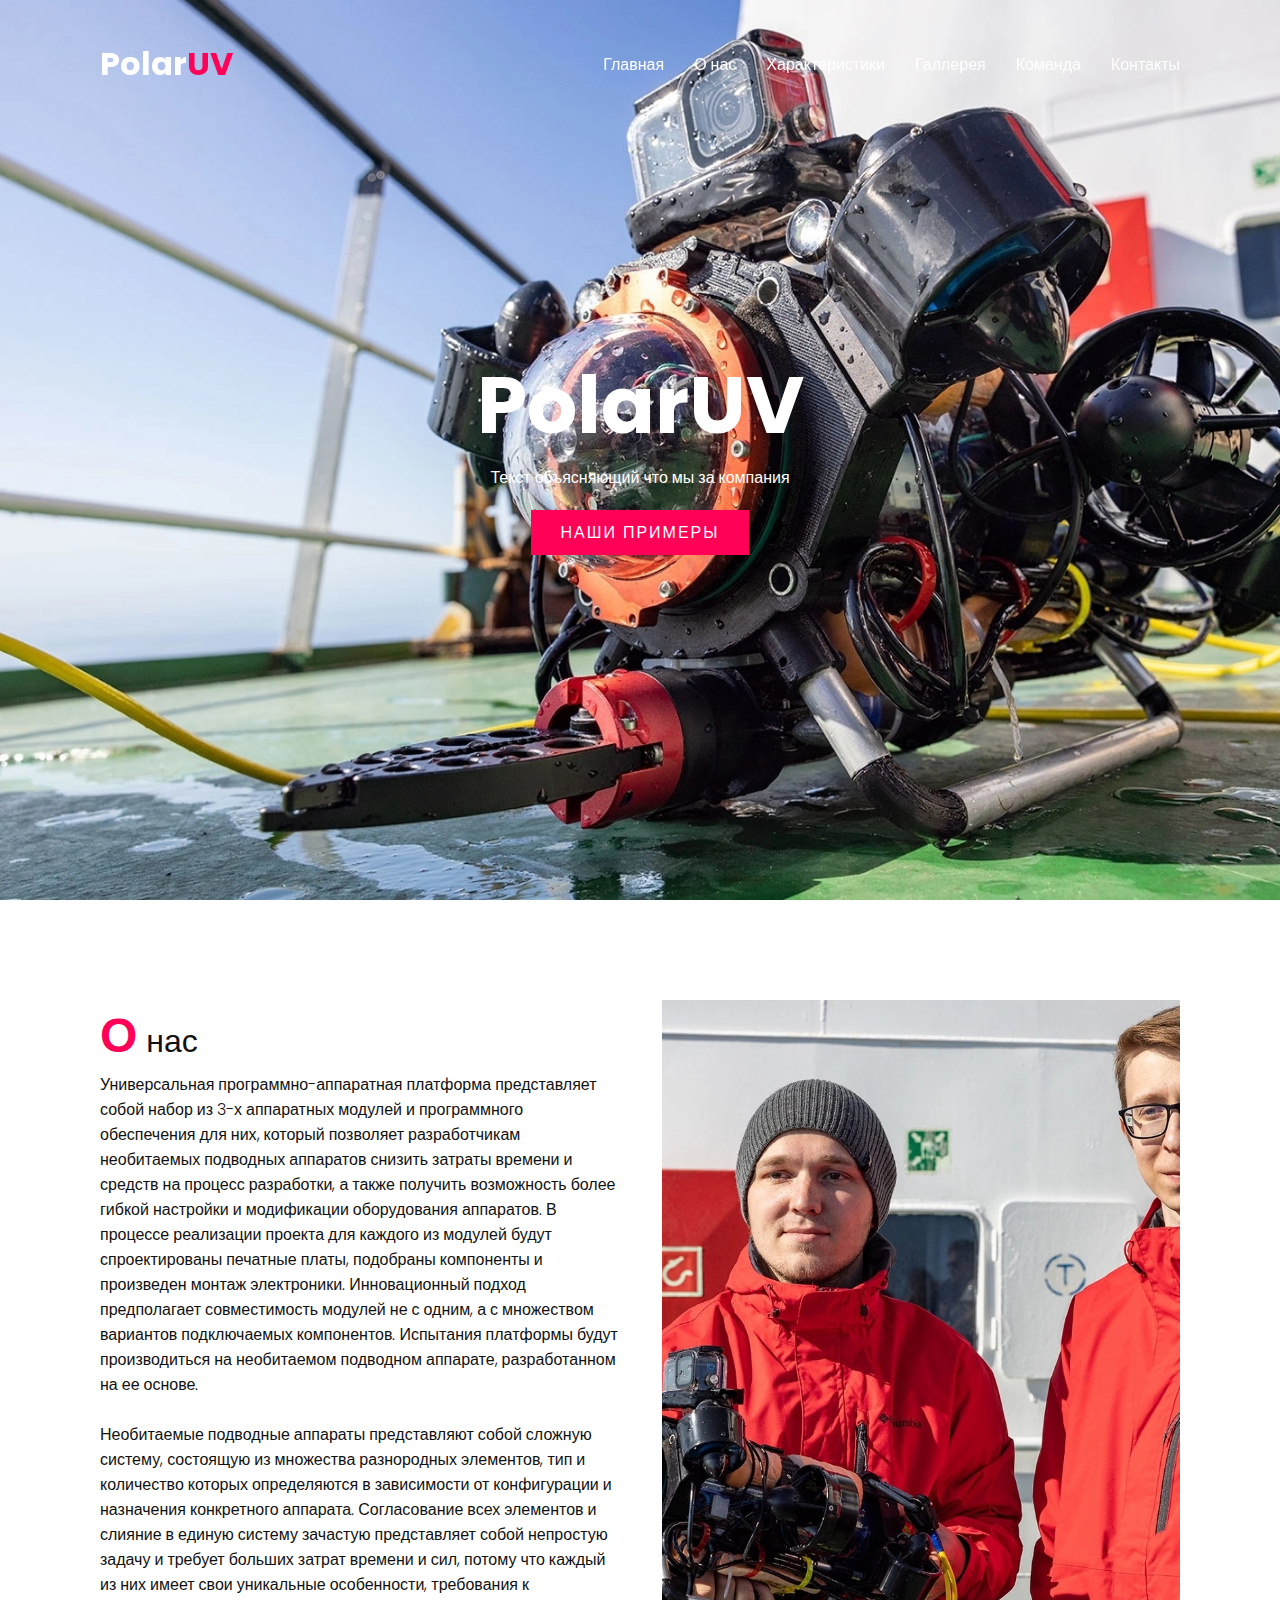
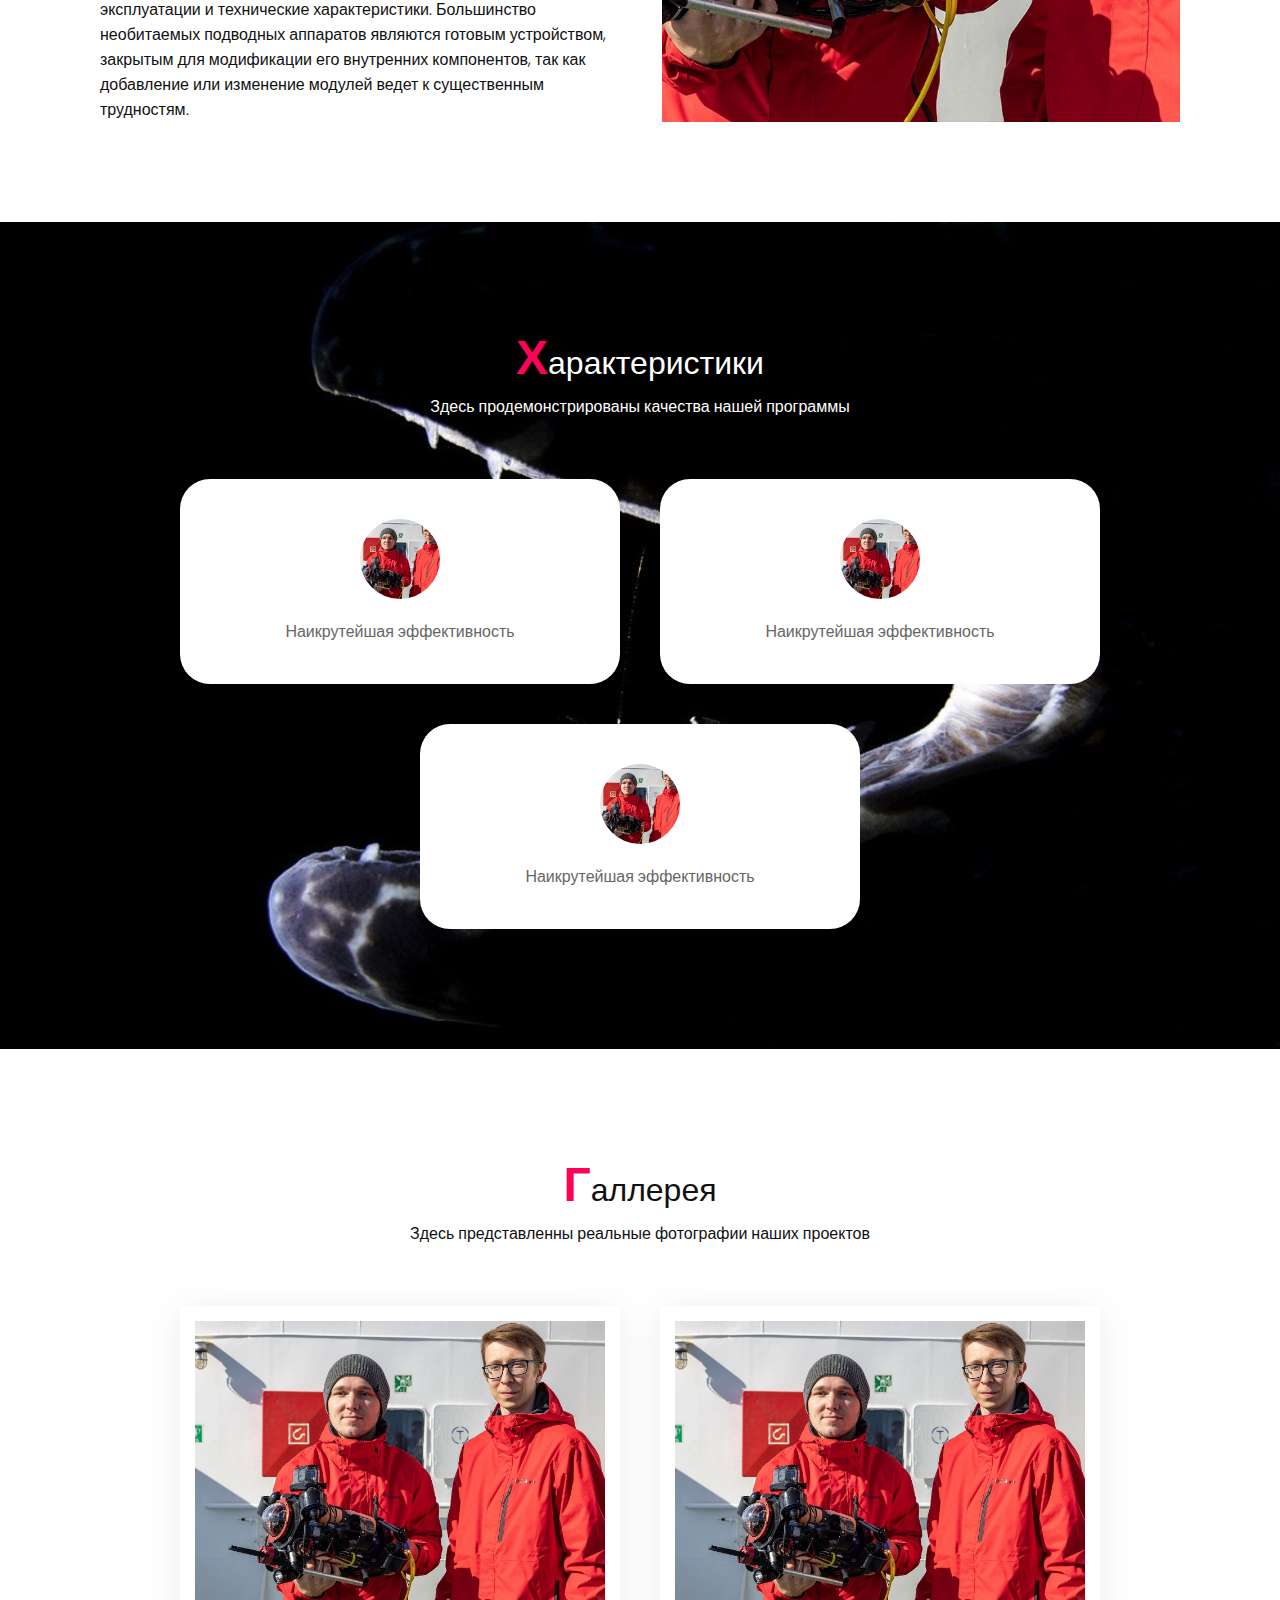
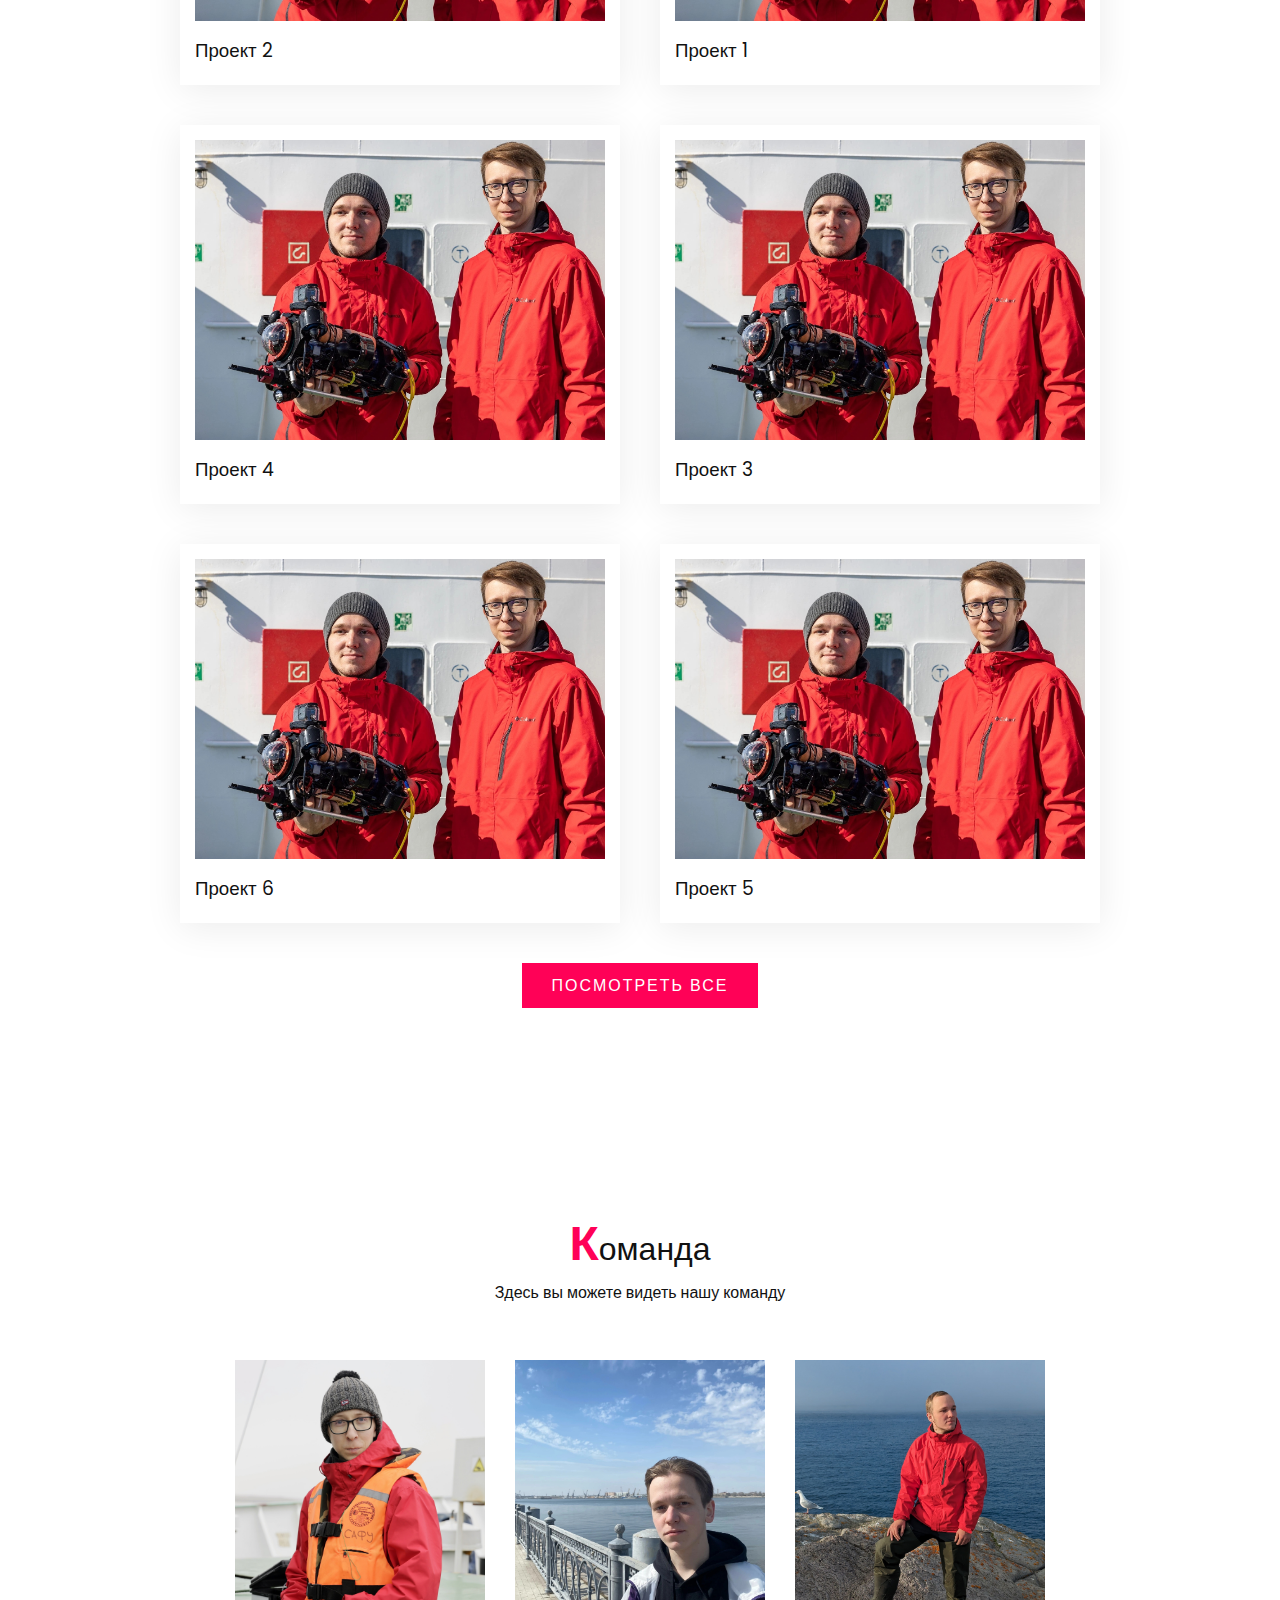
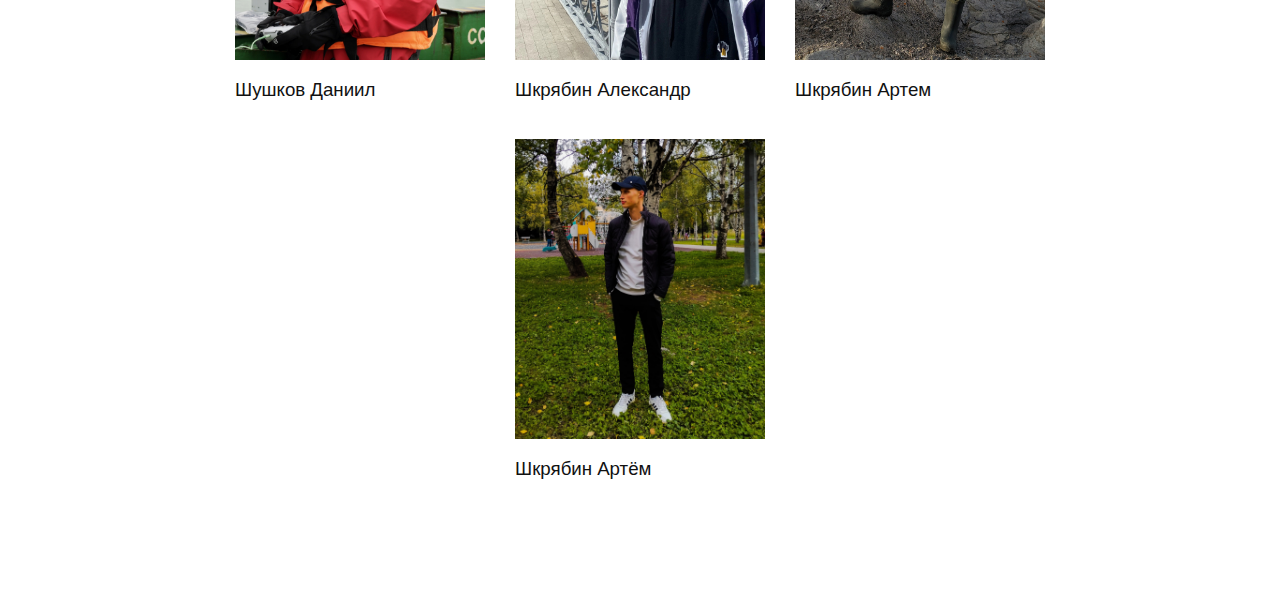
==== index.html @ 61cf9560 "Rework" ====
<!DOCTYPE html>
<html lang="en">
<head>
	<meta charset="UTF-8">
	<meta name="viewport" content="width=device-width, initial-scale=1.0">
	<title>PolarUV</title>
	<link rel="stylesheet" href="style.css">
</head>
<body>
	<header>
		<a href="#" class="logo">Polar<span>UV</span></a>
		<ul class="navigation">
			<li><a href="#banner">Главная</a></li>
			<li><a href="#about">О нас</a></li>
			<li><a href="#specification">Характеристики</a></li>
			<li><a href="#gallary">Галлерея</a></li>
			<li><a href="#team">Команда</a></li>
			<li><a href="#contact">Контакты</a></li>
		</ul>
	</header>
	<section class="banner" id="banner">
		<div class="content">
			<h2>Polar<span>UV</span></h2>
			<p>Текст объясняющий что мы за компания</p>
			<a href="#" class="btn">Наши примеры</a>
		</div>
	</section>

	<section class="about" id="about">
		<div class="row">
			<div class="col50">
				<h2 class="titleText"><span>О</span> нас</h2>
				<p>	Универсальная программно-аппаратная платформа представляет собой набор из 3-х аппаратных модулей и программного обеспечения для них, который позволяет разработчикам необитаемых подводных аппаратов снизить затраты времени и средств на процесс разработки, а также получить возможность более гибкой настройки и модификации оборудования аппаратов. В процессе реализации проекта для каждого из модулей будут спроектированы печатные платы, подобраны компоненты и произведен монтаж электроники. Инновационный подход предполагает совместимость модулей не с одним, а с множеством вариантов подключаемых компонентов. Испытания платформы будут производиться на необитаемом подводном аппарате, разработанном на ее основе.<br><br>Необитаемые подводные аппараты представляют собой сложную систему, состоящую из множества разнородных элементов, тип и количество которых определяются в зависимости от конфигурации и назначения конкретного аппарата. Согласование всех элементов и слияние в единую систему зачастую представляет собой непростую задачу и требует больших затрат времени и сил, потому что каждый из них имеет свои уникальные особенности, требования к эксплуатации и технические характеристики. Большинство необитаемых подводных аппаратов являются готовым устройством, закрытым для модификации его внутренних компонентов, так как добавление или изменение модулей ведет к существенным трудностям.</p>
			</div>
			<div class="col50">
				<div class="imgBx">
					<img src="img/4.jpg">
				</div>
			</div>
		</div>
	</section>

	<section class="specification" id="specification">
		<div class="title white">
			<h2 class="titleText"><span>Х</span>арактеристики</h2>
			<p>Здесь продемонстрированы качества нашей программы</p>
		</div>
		<div class="content">
			<div class="box">
				<div class="imgBx">
					<img src="img/4.jpg">
				</div>
				<div class="text">
					<p>Наикрутейшая эффективность</p>
				</div>
			</div>
			<div class="box">
				<div class="imgBx">
					<img src="img/4.jpg">
				</div>
				<div class="text">
					<p>Наикрутейшая эффективность</p>
				</div>
			</div>
			<div class="box">
				<div class="imgBx">
					<img src="img/4.jpg">
				</div>
				<div class="text">
					<p>Наикрутейшая эффективность</p>
				</div>
			</div>
		</div>
	</section>

	<section class="gallary" id="gallary">
		<div class="title">
			<h2 class="titleText"><span>Г</span>аллерея</h2>
			<p>Здесь представленны реальные фотографии наших проектов</p>
		</div>
		<div class="content">
			<div class="box">
				<div class="imgBx">
					<img src="img/4.jpg">
				</div>
				<div class="text">
					<h3>Проект 1</h3>
				</div>
			</div>
			<div class="box">
				<div class="imgBx">
					<img src="img/4.jpg">
				</div>
				<div class="text">
					<h3>Проект 2</h3>
				</div>
			</div>
			<div class="box">
				<div class="imgBx">
					<img src="img/4.jpg">
				</div>
				<div class="text">
					<h3>Проект 3</h3>
				</div>
			</div>
			<div class="box">
				<div class="imgBx">
					<img src="img/4.jpg">
				</div>
				<div class="text">
					<h3>Проект 4</h3>
				</div>
			</div>
			<div class="box">
				<div class="imgBx">
					<img src="img/4.jpg">
				</div>
				<div class="text">
					<h3>Проект 5</h3>
				</div>
			</div>
			<div class="box">
				<div class="imgBx">
					<img src="img/4.jpg">
				</div>
				<div class="text">
					<h3>Проект 6</h3>
				</div>
			</div>
		</div>
		<div class="title">
			<a href="#" class="btn">Посмотреть все</a>
		</div>
	</section>

	<section class="team" id="team">
		<div class="title">
			<h2 class="titleText"><span>К</span>оманда</h2>
			<p>Здесь вы можете видеть нашу команду</p>
		</div>
		<div class="content">
			<div class="box">
				<div class="imgBx">
					<img src="img/DSH.jpg">
				</div>
				<div class="text">
					<h3>Шушков Даниил</h3>
				</div>
			</div>
			<div class="box">
				<div class="imgBx">
					<img src="img/ASH2.jpg">
				</div>
				<div class="text">
					<h3>Шкрябин Александр</h3>
				</div>
			</div>
			<div class="box">
				<div class="imgBx">
					<img src="img/ASH1.jpg">
				</div>
				<div class="text">
					<h3>Шкрябин Артем</h3>
				</div>
			</div>
			<div class="box">
				<div class="imgBx">
					<img src="img/IK.jpg">
				</div>
				<div class="text">
					<h3>Шкрябин Артём</h3>
				</div>
			</div>
		</div>
	</section>

	<script type="text/javascript">
		window.addEventListener('scroll', function(){
			const header = document.querySelector('header');
			header.classList.toggle("sticky", window.scrollY > 0);
		});
	</script>
</body>
</html>
---- style.css ----
@import url('https://fonts.googleapis.com/css2?family=Poppins:wght@200;300;400;500;600;700;800;900&display=swap');

* {
	margin: 0;
	padding: 0;
	box-sizing: border-box;
	font-family: 'Poppins', sans-serif;
	scroll-behavior: smooth;
}

body {
	min-height: 100px;
}

p {
	font-weight: 300;
	color: #111;
}

.banner {
	position: relative;
	width: 100%;
	min-height: 100vh;
	display: flex;
	justify-content: center;
	align-items: center;
	background: url(img/Робот.jpg);
	background-size: cover;
}

.banner .content {
	max-width: 900px;
	text-align: center ;
}

.banner .content h2{
	font-size: 5em;
	color: #fff;
}

.banner .content p {
	font-size: 1em;
	color: #fff;
}

.btn {
	font-size: 1em;
	color: #fff;
	background: #ff0157;
	display: inline-block;
	padding: 10px 30px;
	margin-top: 20px;
	text-transform: uppercase;
	text-decoration: none;
	letter-spacing: 2px;
	transition: 0.5s;
}

.btn:hover {
	letter-spacing: 6px;

}

header {
	position: fixed;
	top: 0;
	left: 0;
	width: 100%;
	padding: 40px 100px;
	z-index: 1000;
	display: flex;
	justify-content: space-between;
	align-items: center;
	transition: 0.5s;
}

header.sticky {
	background: #fff;
	padding: 10px 100px;
	box-shadow: 0 5px 20px rgba(0, 0, 0, 0.05);
}

header .logo {
	color: #fff;
	font-weight: 700;
	font-size: 2em;
	text-decoration: none;
}

header.sticky .logo {
	color: #111;
}


header .logo span {
	color: #ff0157;
}

header .navigation {
	position: relative;
	display: flex;
}

header .navigation li {
	list-style: none;
	margin-left: 30px;
}
header .navigation li a {
	text-decoration: none;
	color: #fff;
	font-weight: 300;
}

header.sticky .navigation li a {
	color: #111;
}

header .navigation li a:hover {
	color: #ff0157;
}

section {
	padding: 100px;
}

.row {
	position: relative;
	width: 100%;
	display: flex;
	justify-content: space-between;
}

.row .col50 {
	position: relative;
	width: 48%;
}

.titleText {
	color: #111;
	font-size: 2em;
	font-weight: 300;
}
.titleText span {
	color: #ff0157;
	font-weight: 700;
	font-size: 1.5em ;
}

.row .col50 .imgBx {
	position: relative;
	width: 100%;
	/* min-height: 500px; */
	height: 100%;
}

.row .col50 .imgBx img {
	position: absolute;
	top: 0;
	left: 0;
	width: 100%;
	height: 100%;
	object-fit: cover;	
}

.title {
	width: 100%;
	display: flex;
	justify-content: center;
	align-items: center;
	flex-direction: column;
}

.gallary .content {
	display: flex;
	justify-content: center;
	flex-direction: row-reverse;
	flex-wrap: wrap;
	margin-top: 40px;
}

.gallary .content .box {
	width: 440px;
	margin: 20px;
	border: 15px solid #fff;
	box-shadow: 0 5px 35px rgba(0, 0, 0, 0.08);	
}

.gallary .content .box .imgBx{
	position: relative;
	width: 100%;
	height: 300px;
}

.gallary .content .box .imgBx img {
	position: absolute;
	top: 0;
	left: 0;
	width: 100%;
	height: 100%;
	object-fit: cover;
}

.gallary .content .box .text {
	padding: 15px 0 5px;
}

.gallary .content .box .text h3 {
	font-weight: 400;
	color: #111;
}

.team .content {
	display: flex;
	justify-content: center;
	flex-wrap: wrap;
	flex-direction: row;
	margin-top: 40px;	 
}

.team .content .box {
	width: 250px;
	margin: 15px;
}

.team .content .box .imgBx {
	position: relative;
	width: 100%;
	height: 300px;
}

.team .content .box .imgBx img {
	position: absolute;
	top: 0;
	left: 0;
	width: 100%;
	height: 100%;
	object-fit: cover;
}

.team .content .box .text {
	padding: 15px 0 5px;
}

.team .content .box .text h3{
	font-weight: 400;
	color: #111;
}

.specification {
	background: url(img/bg2.jpg);
	background-size: cover;
}

.white .titleText,
.white p {
	color: #fff;
}

.specification .content {
	display: flex;
	justify-content: center;
	flex-wrap: wrap;
	flex-direction: row;
	margin-top: 40px;
}

.specification .content .box{
	width: 440px;
	margin: 20px;
	padding: 40px;
	background: #ffffff;
	display: flex;
	justify-content: center;
	align-items: center;
	flex-direction: column;
	border-radius: 30px;
}

.specification .content .box .imgBx {
	position: relative;
	width: 80px;
	height: 80px;
	margin-bottom: 20px;
	border-radius: 50%;
	overflow: hidden;
}

.specification .content .box .imgBx img {
	position: absolute;
	top: 0;
	left: 0;
	width: 100%;
	height: 100%;
	object-fit: cover;
}

.specification .content .box .text {
	text-align: center;
}

.specification .content .box .text p {
	color: #666;
}
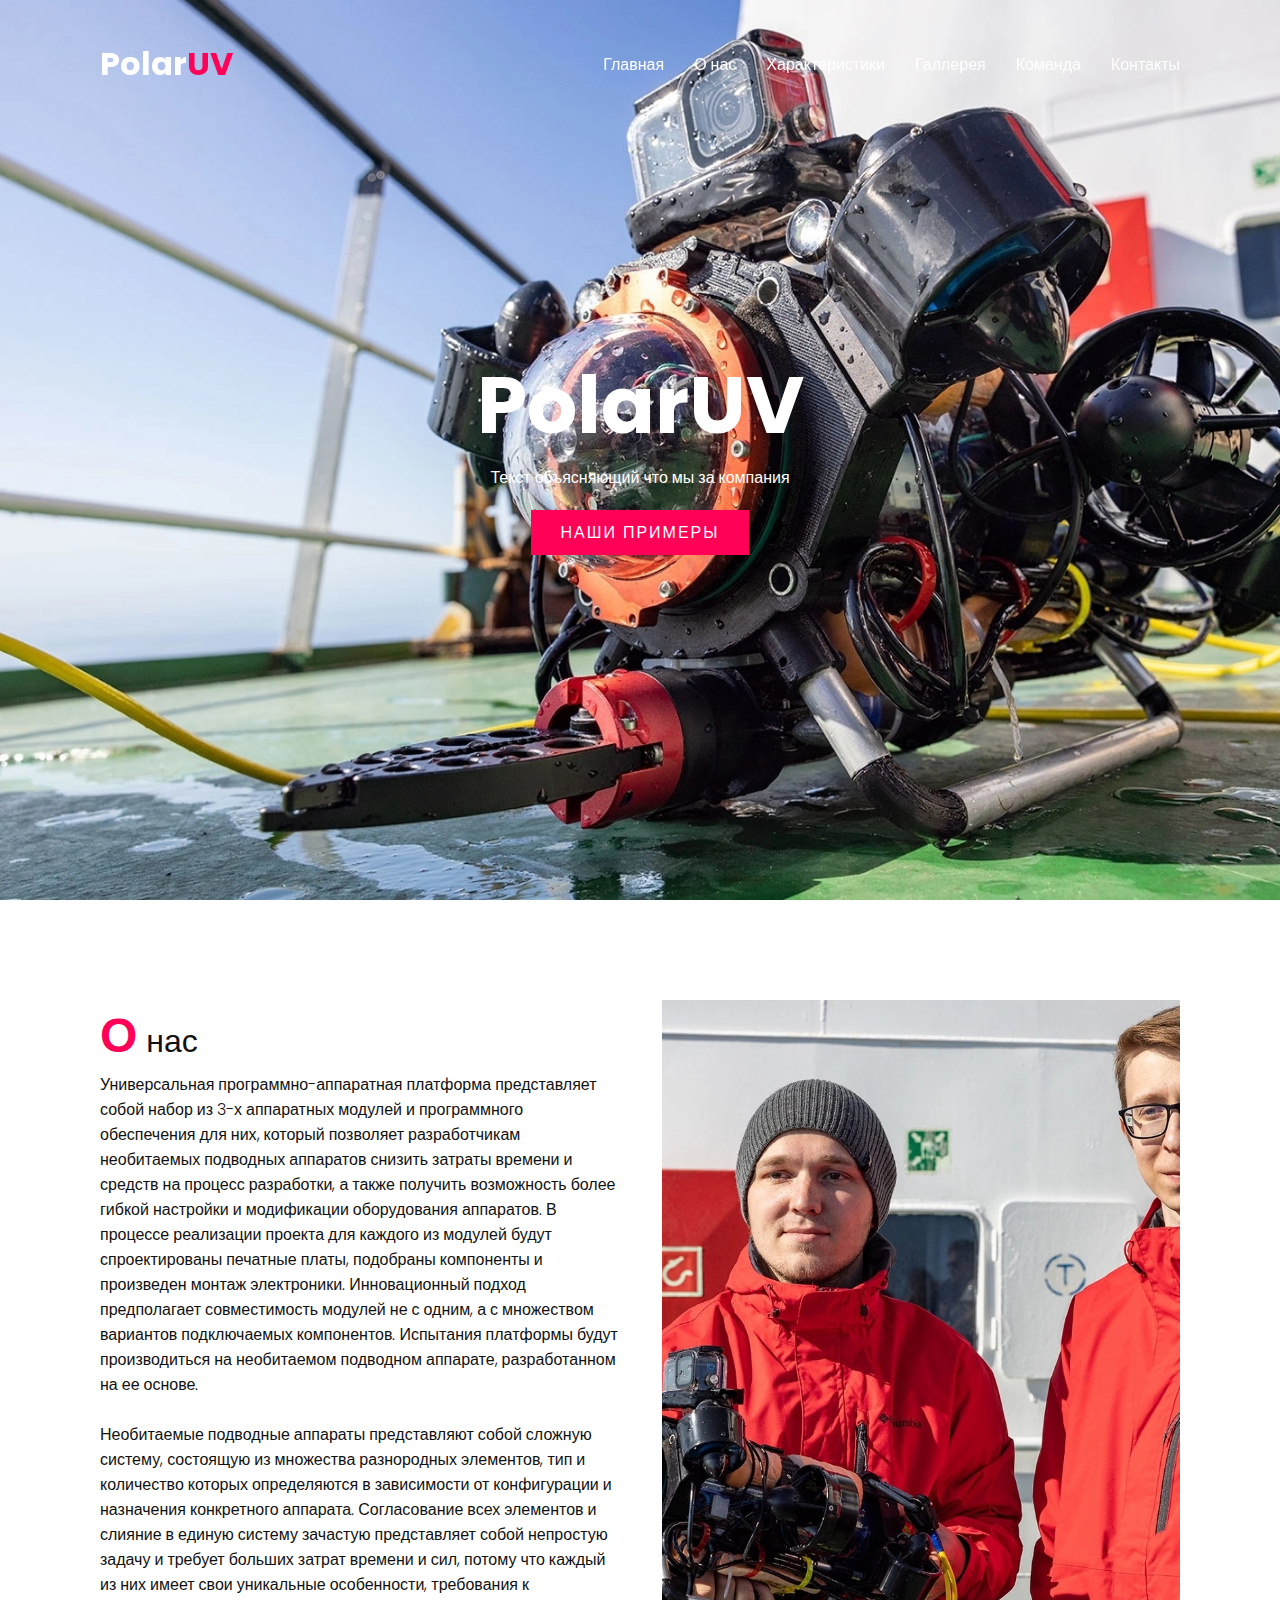
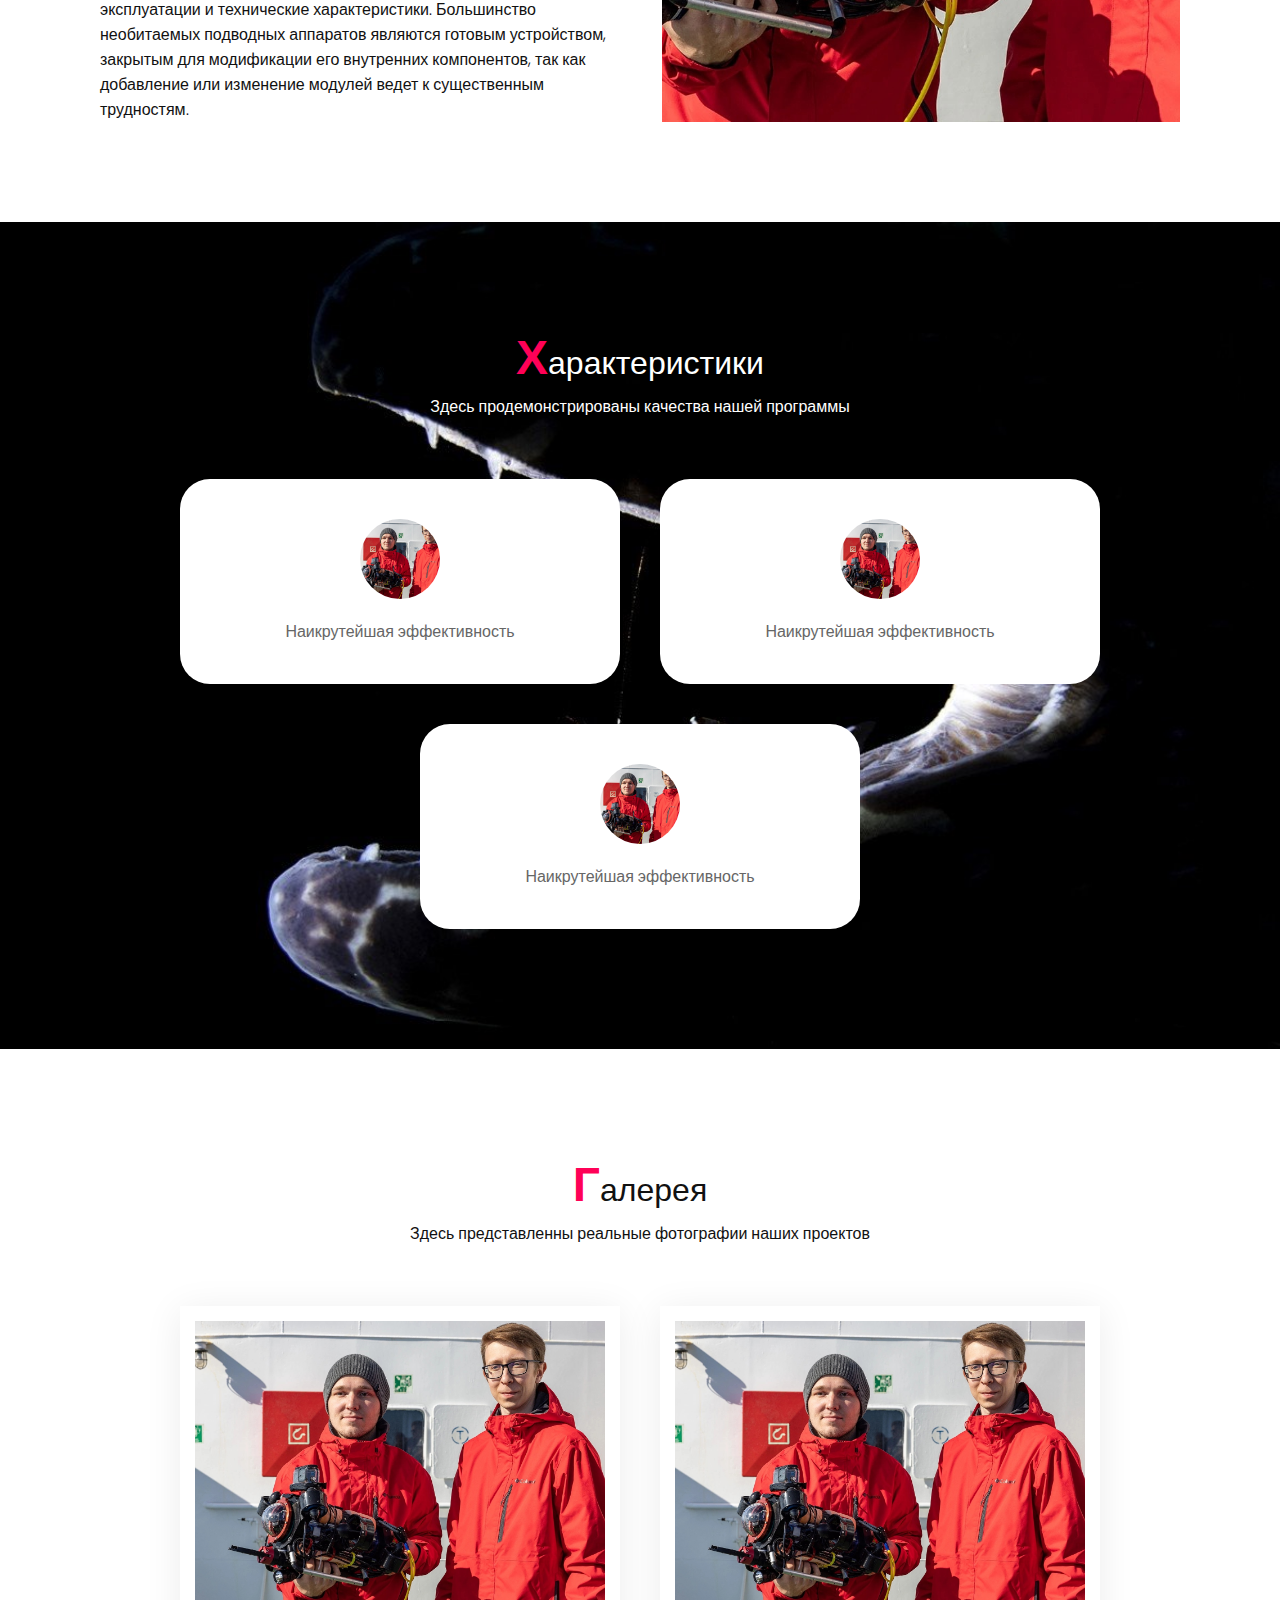
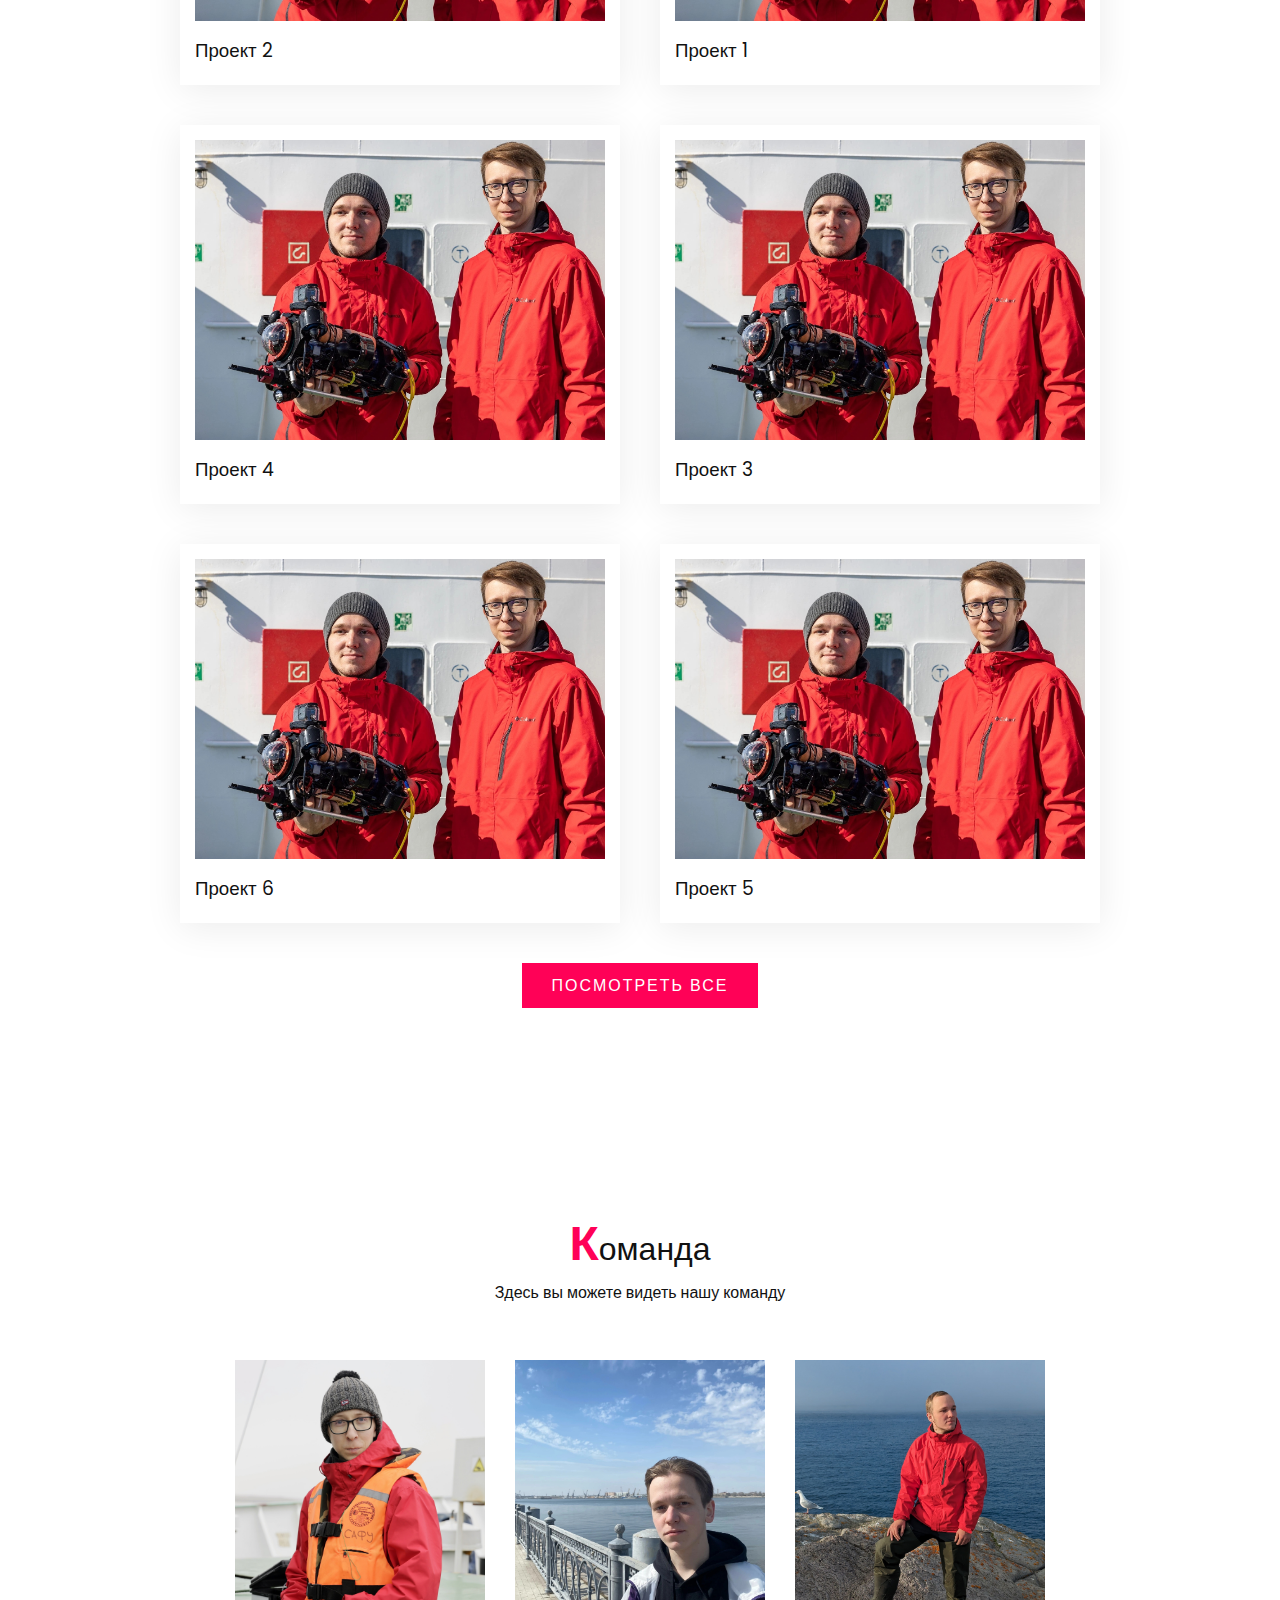
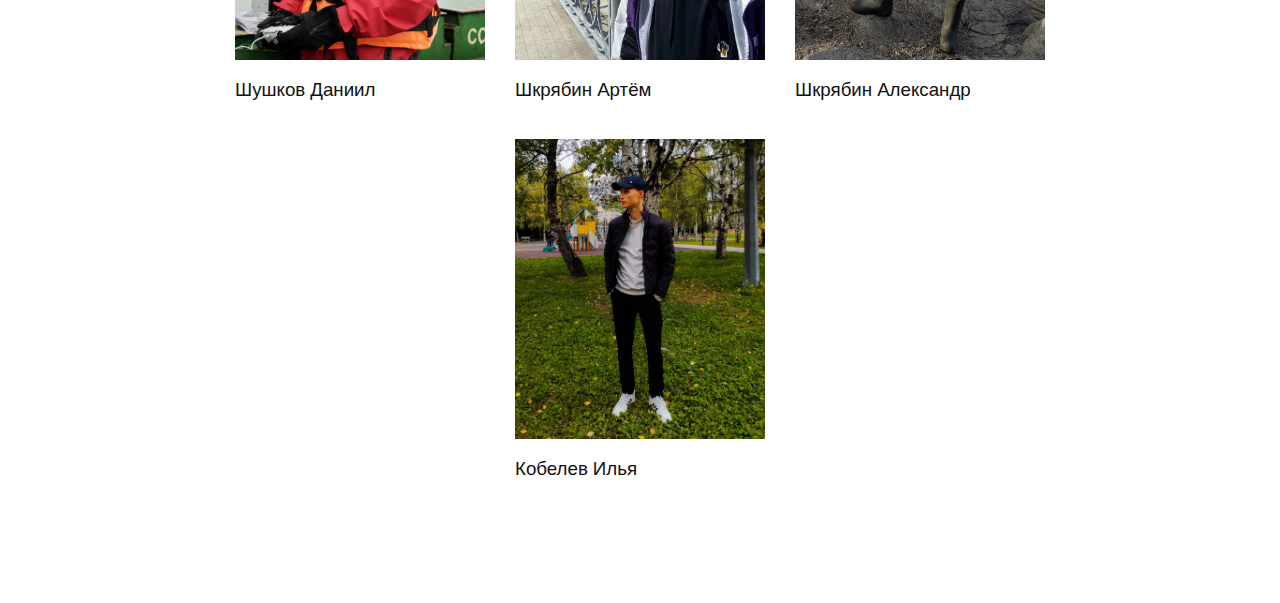
==== commit 9e720bab: "Fixed typos" ====
--- a/index.html
+++ b/index.html
@@ -75,7 +75,7 @@
 
 	<section class="gallary" id="gallary">
 		<div class="title">
-			<h2 class="titleText"><span>Г</span>аллерея</h2>
+			<h2 class="titleText"><span>Г</span>алерея</h2>
 			<p>Здесь представленны реальные фотографии наших проектов</p>
 		</div>
 		<div class="content">
@@ -152,7 +152,7 @@
 					<img src="img/ASH2.jpg">
 				</div>
 				<div class="text">
-					<h3>Шкрябин Александр</h3>
+					<h3>Шкрябин Артём</h3>
 				</div>
 			</div>
 			<div class="box">
@@ -160,7 +160,7 @@
 					<img src="img/ASH1.jpg">
 				</div>
 				<div class="text">
-					<h3>Шкрябин Артем</h3>
+					<h3>Шкрябин Александр</h3>
 				</div>
 			</div>
 			<div class="box">
@@ -168,7 +168,7 @@
 					<img src="img/IK.jpg">
 				</div>
 				<div class="text">
-					<h3>Шкрябин Артём</h3>
+					<h3>Кобелев Илья</h3>
 				</div>
 			</div>
 		</div>
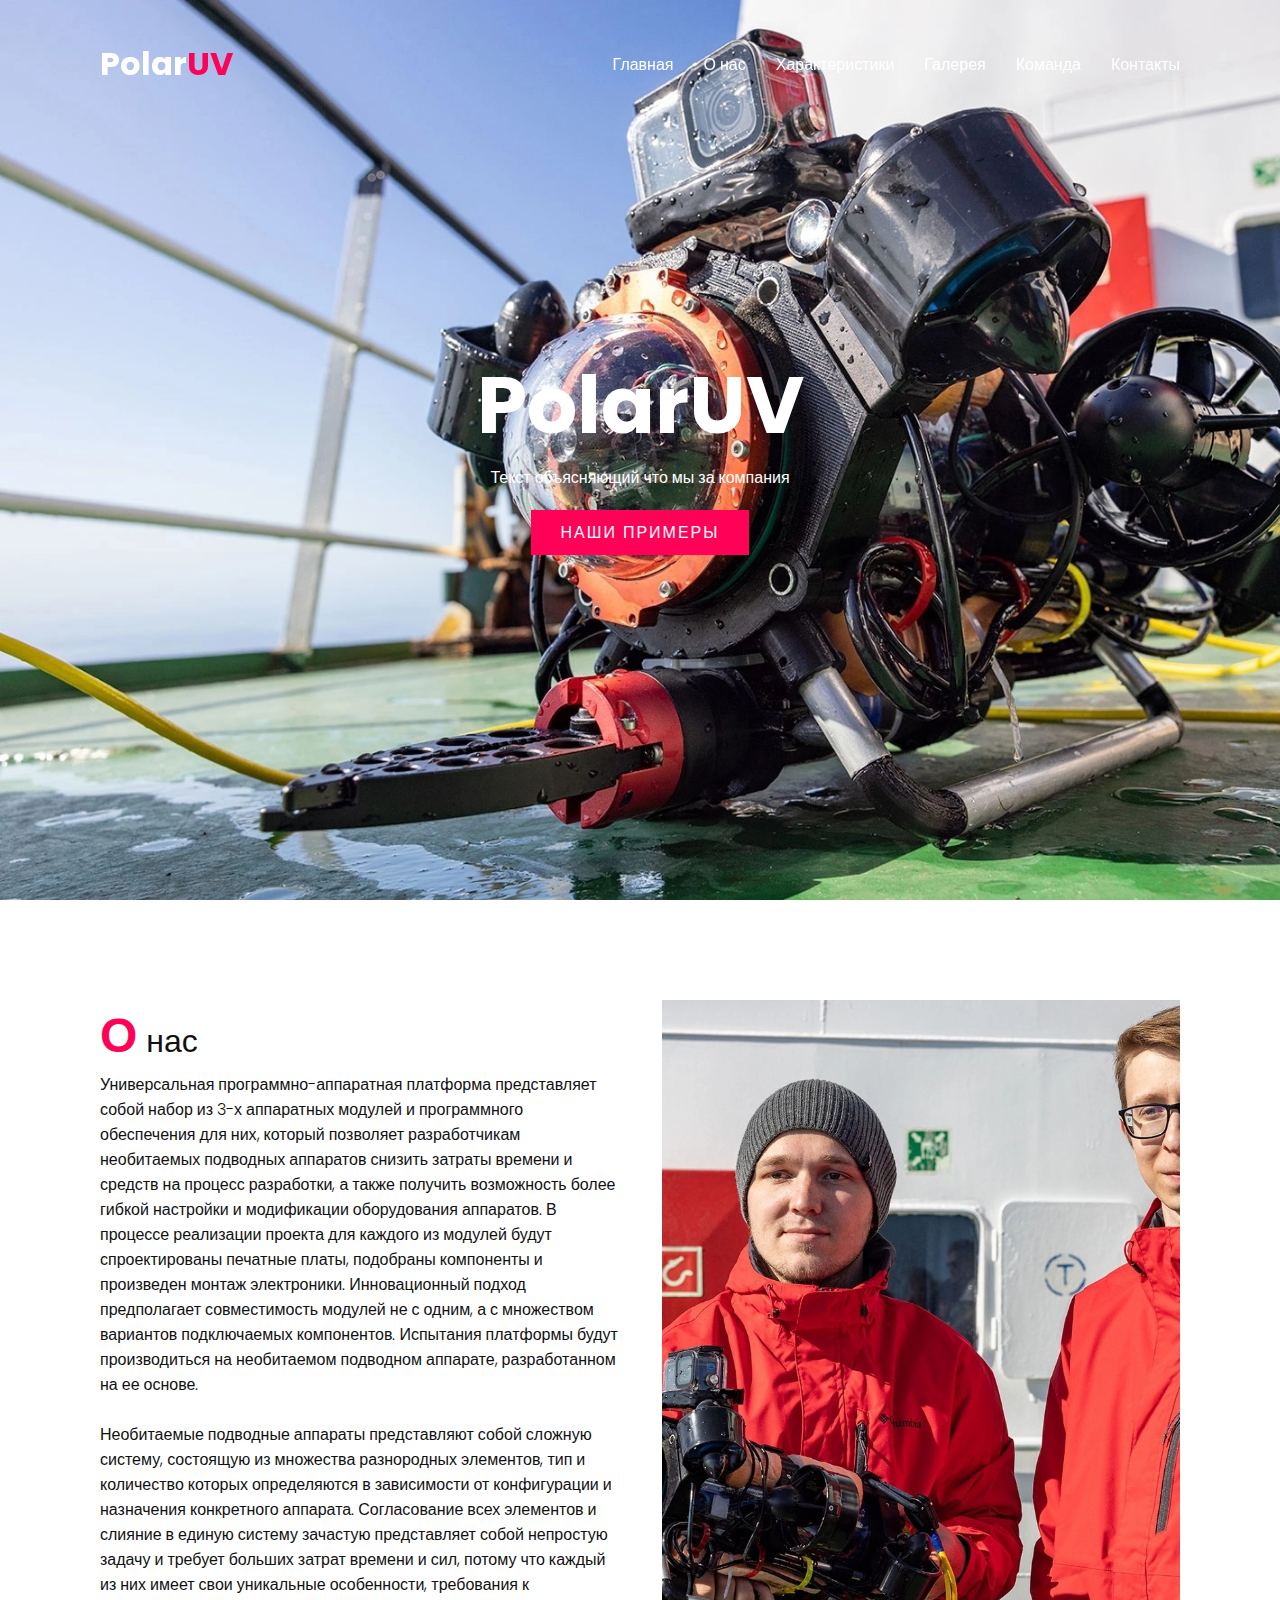
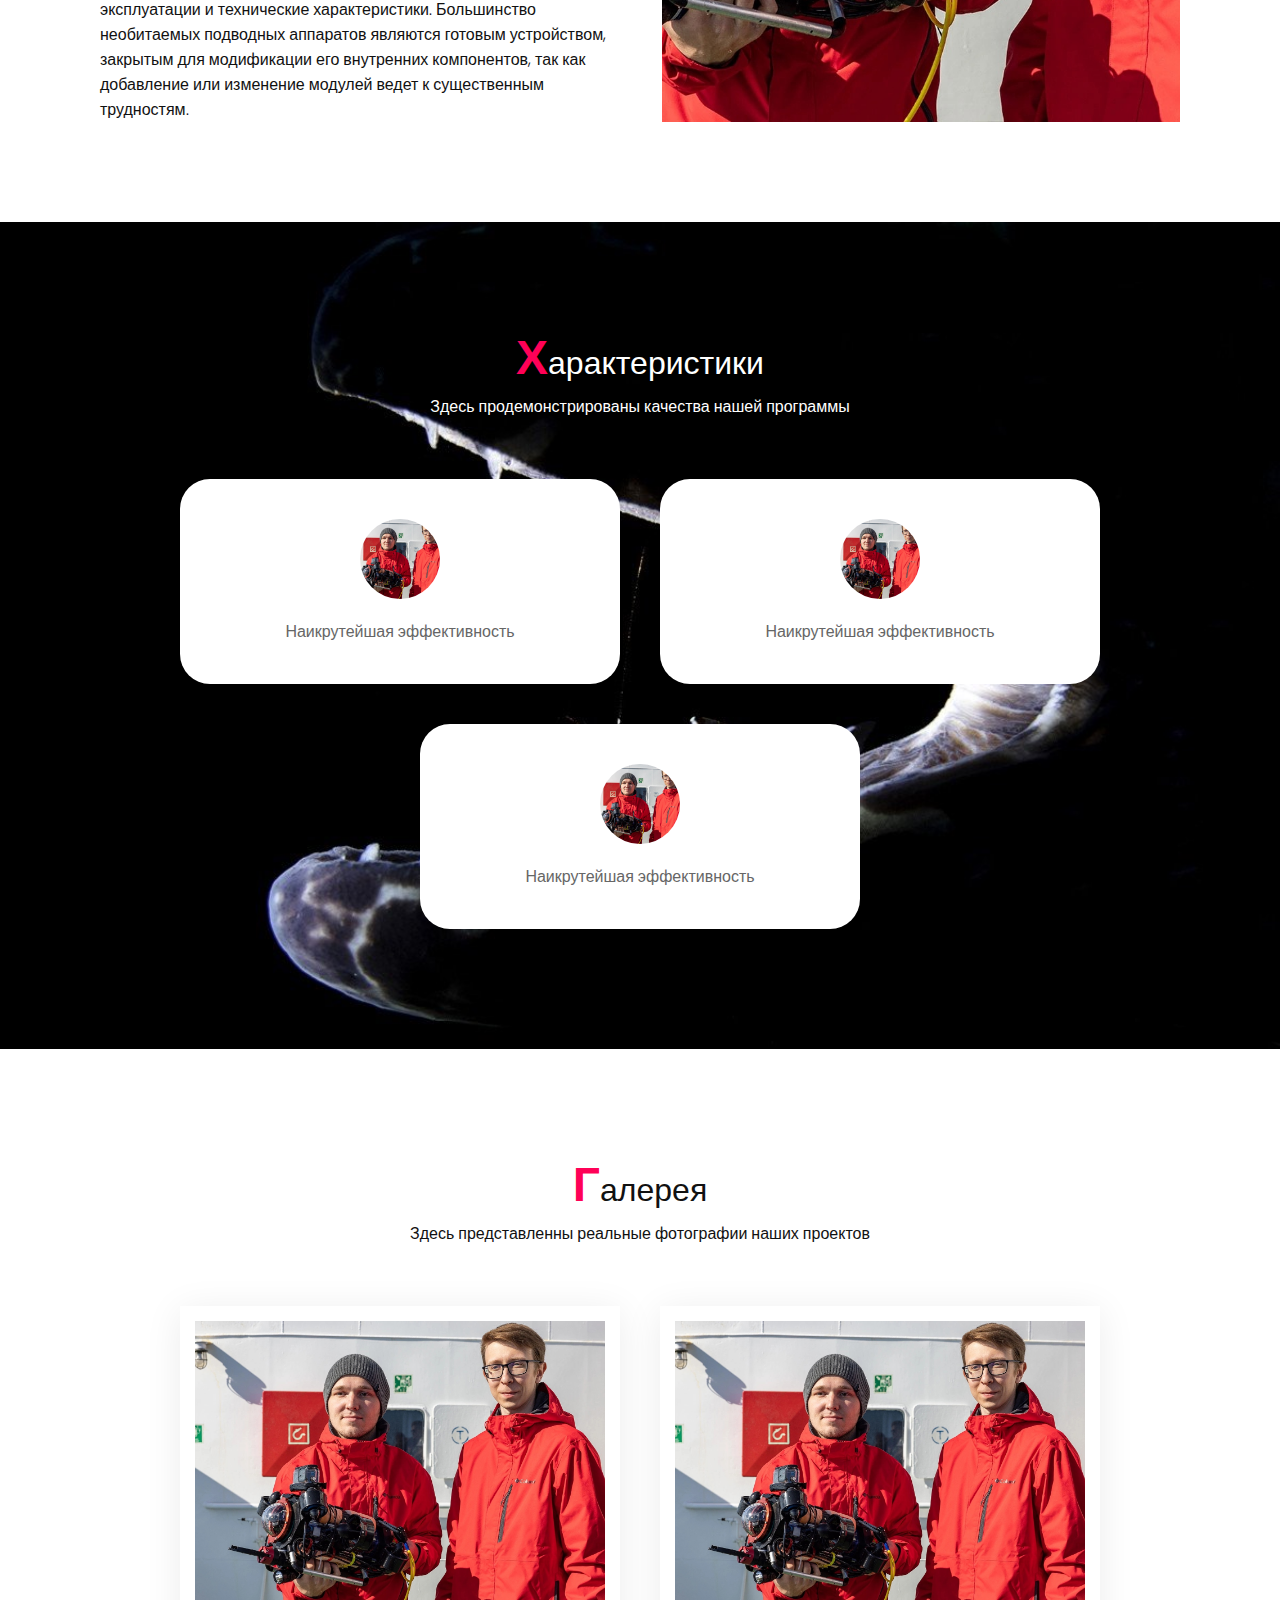
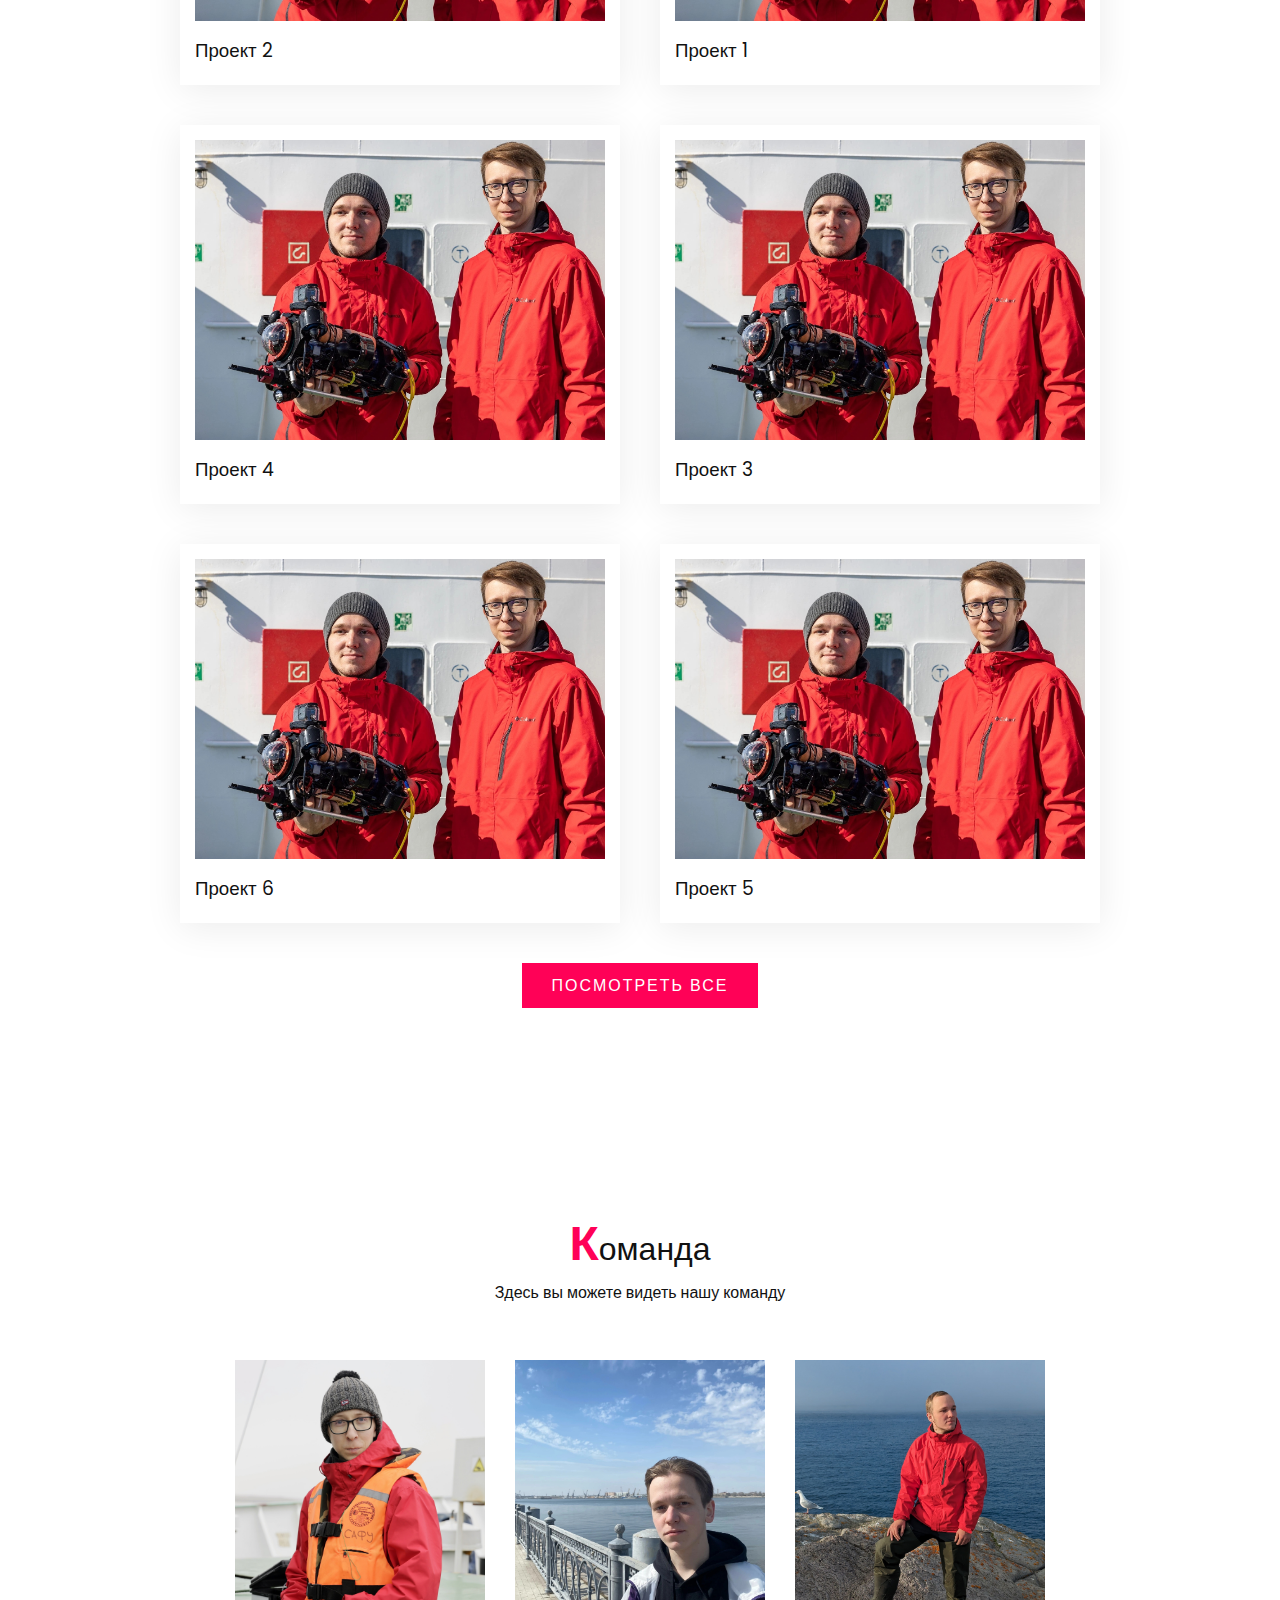
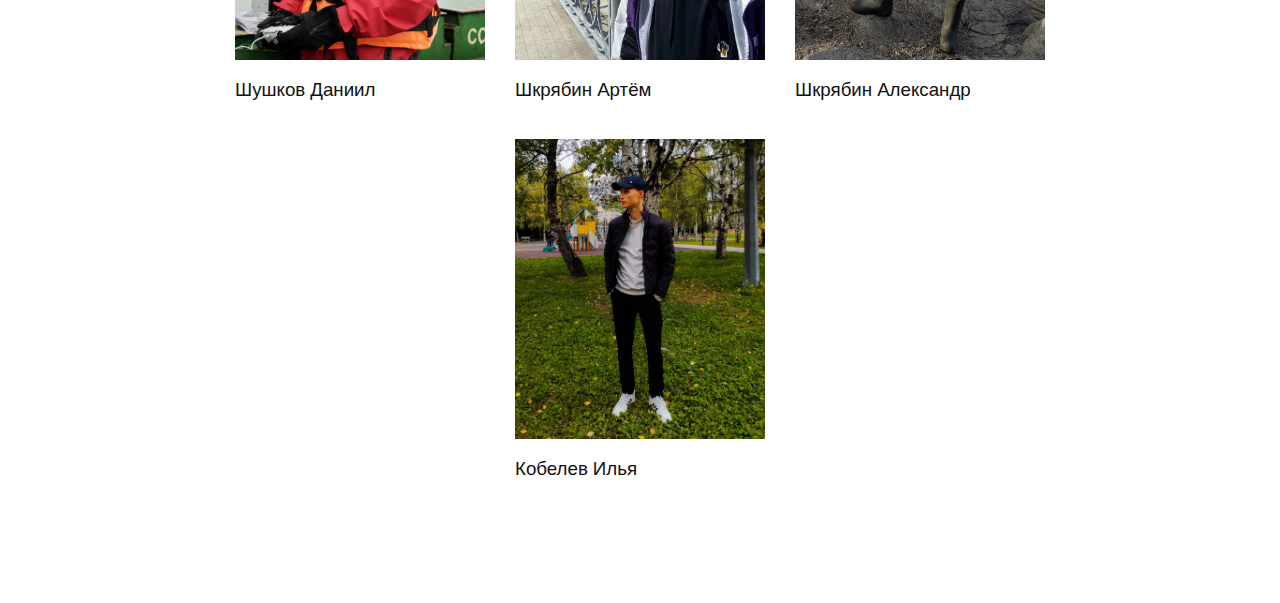
==== commit 74e3e013: "Fixed typos" ====
--- a/index.html
+++ b/index.html
@@ -13,7 +13,7 @@
 			<li><a href="#banner">Главная</a></li>
 			<li><a href="#about">О нас</a></li>
 			<li><a href="#specification">Характеристики</a></li>
-			<li><a href="#gallary">Галлерея</a></li>
+			<li><a href="#gallary">Галерея</a></li>
 			<li><a href="#team">Команда</a></li>
 			<li><a href="#contact">Контакты</a></li>
 		</ul>
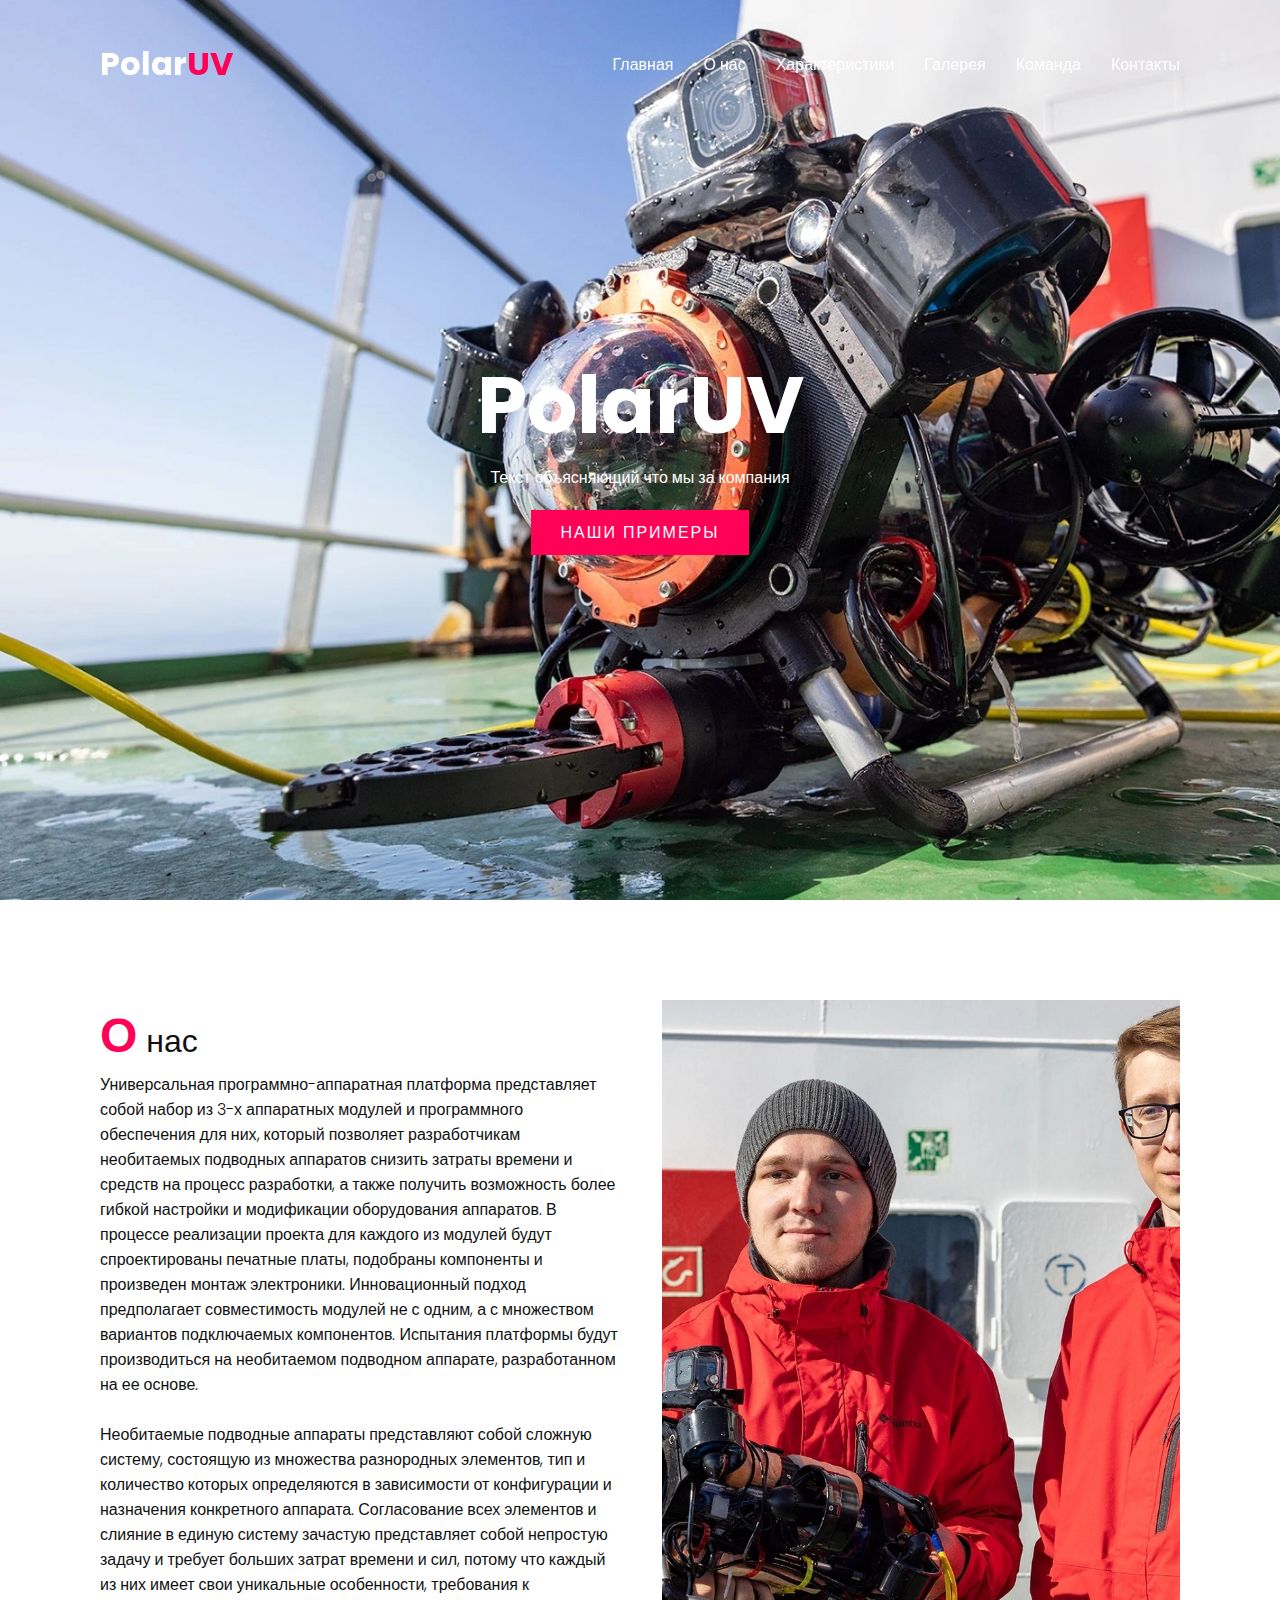
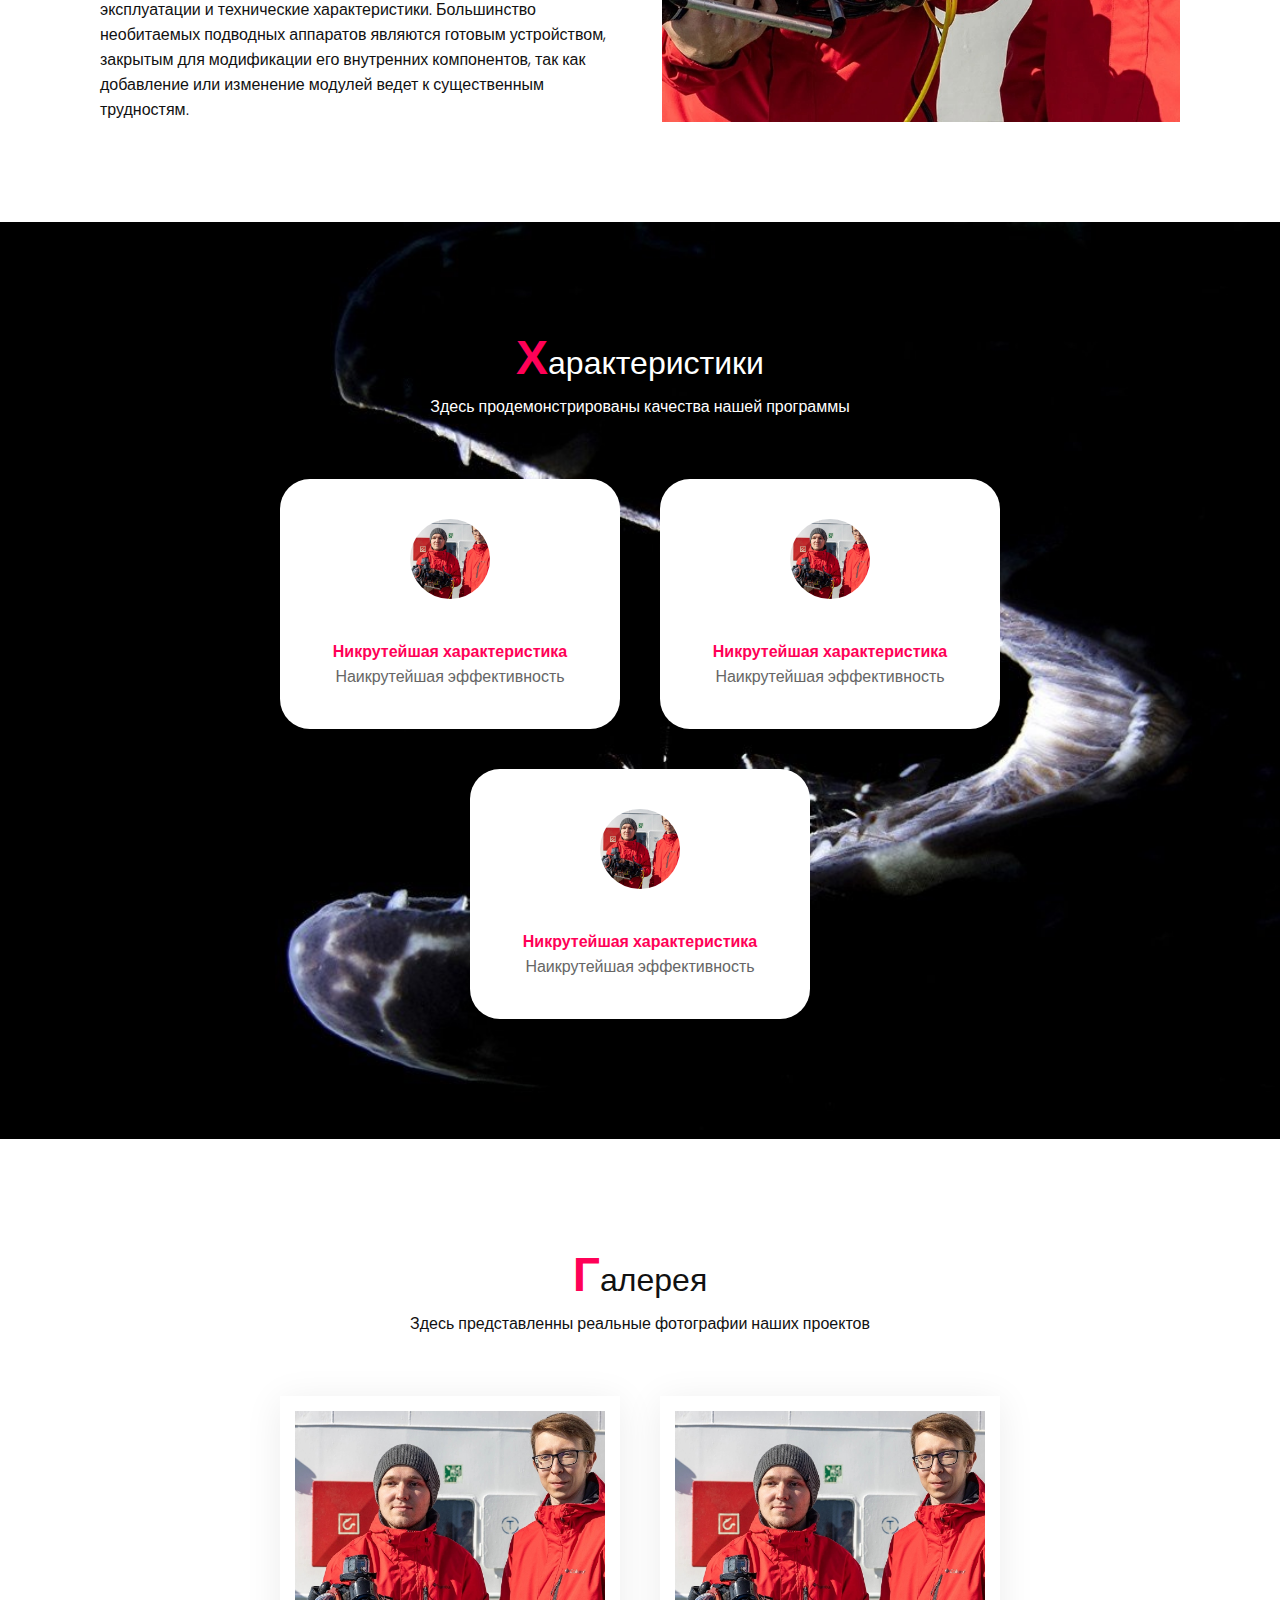
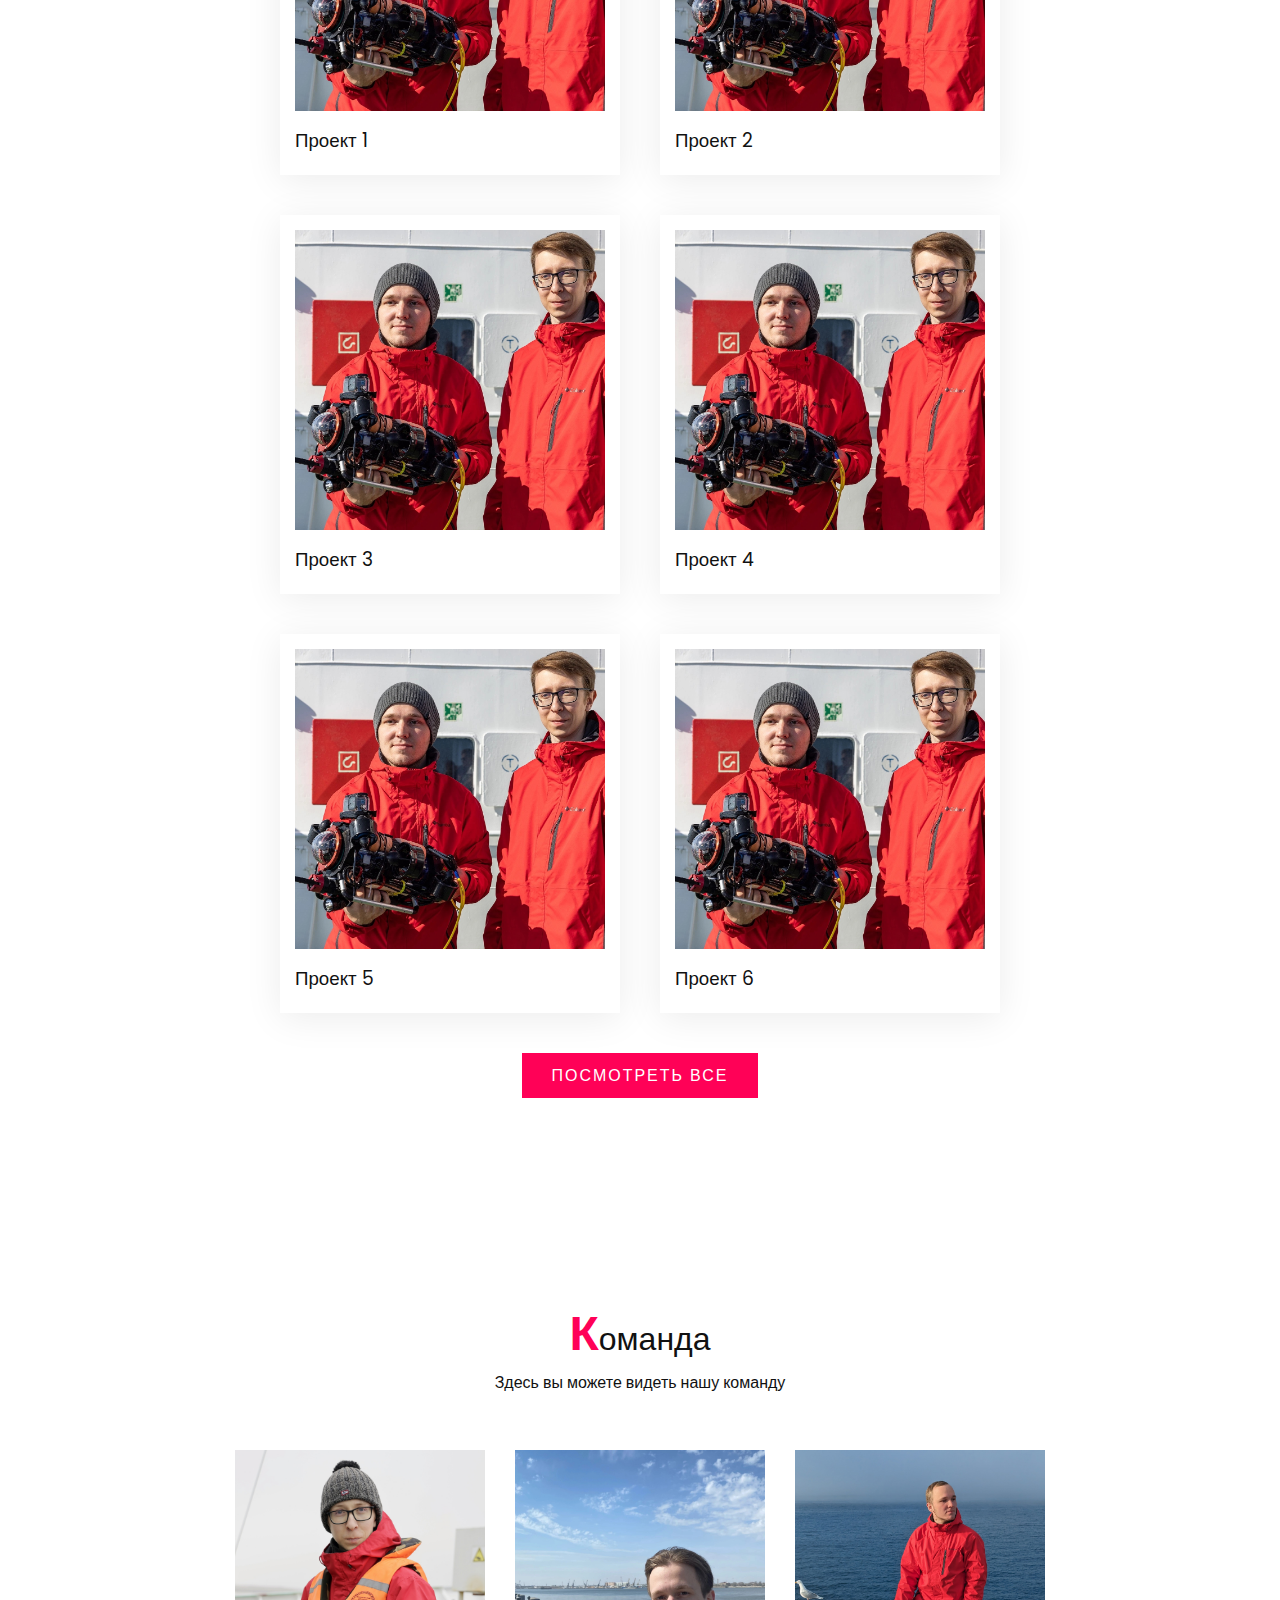
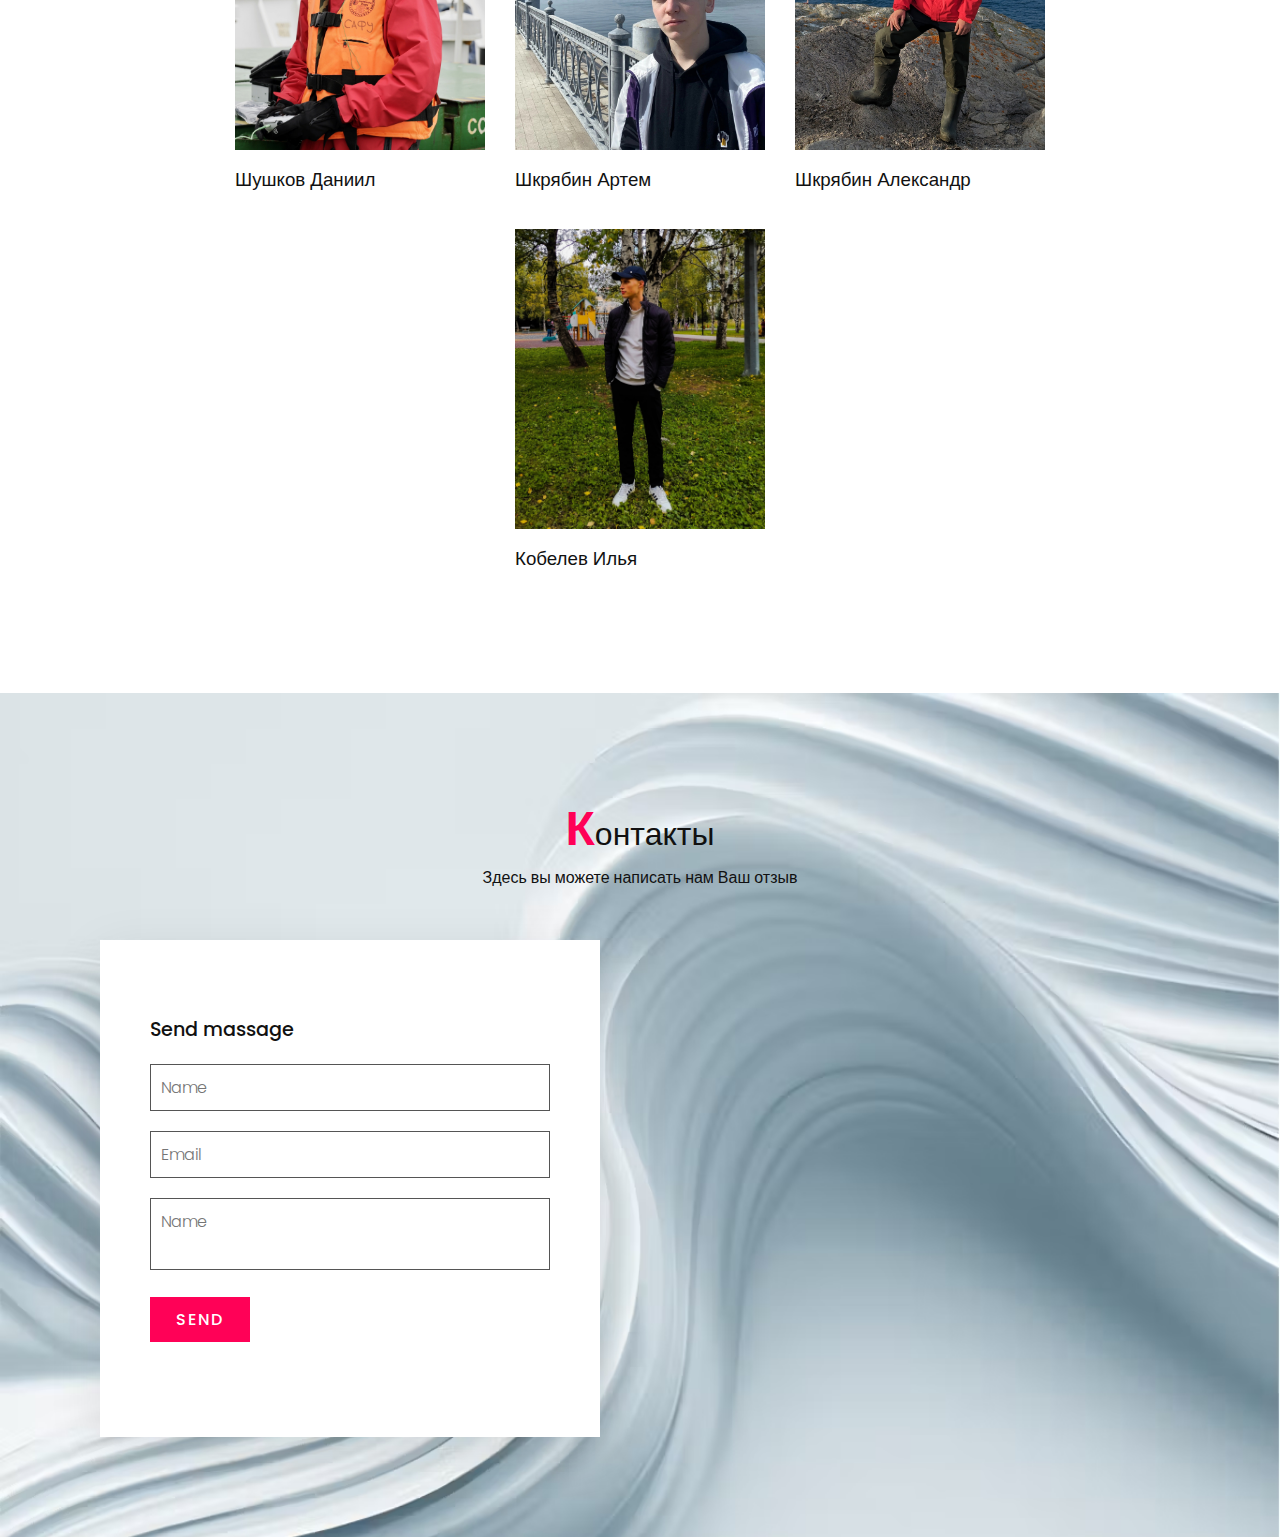
==== commit aebeeb6d: "mobile version added" ====
--- a/index.html
+++ b/index.html
@@ -9,13 +9,14 @@
 <body>
 	<header>
 		<a href="#" class="logo">Polar<span>UV</span></a>
+		<div class="menuToggle" onclick="toggleMenu();"></div>
 		<ul class="navigation">
-			<li><a href="#banner">Главная</a></li>
-			<li><a href="#about">О нас</a></li>
-			<li><a href="#specification">Характеристики</a></li>
-			<li><a href="#gallary">Галерея</a></li>
-			<li><a href="#team">Команда</a></li>
-			<li><a href="#contact">Контакты</a></li>
+			<li><a href="#banner" onclick="toggleMenu();">Главная</a></li>
+			<li><a href="#about" onclick="toggleMenu();">О нас</a></li>
+			<li><a href="#specification" onclick="toggleMenu();">Характеристики</a></li>
+			<li><a href="#gallary" onclick="toggleMenu();">Галерея</a></li>
+			<li><a href="#team" onclick="toggleMenu();">Команда</a></li>
+			<li><a href="#contact" onclick="toggleMenu();">Контакты</a></li>
 		</ul>
 	</header>
 	<section class="banner" id="banner">
@@ -51,6 +52,7 @@
 					<img src="img/4.jpg">
 				</div>
 				<div class="text">
+					<h3>Никрутейшая характеристика</h3>
 					<p>Наикрутейшая эффективность</p>
 				</div>
 			</div>
@@ -59,6 +61,7 @@
 					<img src="img/4.jpg">
 				</div>
 				<div class="text">
+					<h3>Никрутейшая характеристика</h3>
 					<p>Наикрутейшая эффективность</p>
 				</div>
 			</div>
@@ -67,6 +70,7 @@
 					<img src="img/4.jpg">
 				</div>
 				<div class="text">
+					<h3>Никрутейшая характеристика</h3>
 					<p>Наикрутейшая эффективность</p>
 				</div>
 			</div>
@@ -152,7 +156,7 @@
 					<img src="img/ASH2.jpg">
 				</div>
 				<div class="text">
-					<h3>Шкрябин Артём</h3>
+					<h3>Шкрябин Артем</h3>
 				</div>
 			</div>
 			<div class="box">
@@ -170,6 +174,28 @@
 				<div class="text">
 					<h3>Кобелев Илья</h3>
 				</div>
+			</div>
+		</div>
+	</section>
+
+	<section class="contact" id="contact">
+		<div class="title">
+			<h2 class="titleText"><span>К</span>онтакты</h2>
+			<p>Здесь вы можете написать нам Ваш отзыв</p>
+		</div>
+		<div class="contactForm">
+			<h3>Send massage</h3>
+			<div class="inputBox">
+				<input type="text" placeholder="Name">
+			</div>
+			<div class="inputBox">
+				<input type="text" placeholder="Email">
+			</div>
+			<div class="inputBox">
+				<textarea placeholder="Name"></textarea>
+			</div>
+			<div class="inputBox">
+				<input type="submit" value="Send">
 			</div>
 		</div>
 	</section>
@@ -179,6 +205,13 @@
 			const header = document.querySelector('header');
 			header.classList.toggle("sticky", window.scrollY > 0);
 		});
+
+		function toggleMenu() {
+			const menuToggle = document.querySelector('.menuToggle');
+			const navigation = document.querySelector('.navigation');
+			menuToggle.classList.toggle('active');
+			navigation.classList.toggle('active');
+		} 
 	</script>
 </body>
 </html>--- a/style.css
+++ b/style.css
@@ -173,13 +173,13 @@
 .gallary .content {
 	display: flex;
 	justify-content: center;
-	flex-direction: row-reverse;
+	flex-direction: row;
 	flex-wrap: wrap;
 	margin-top: 40px;
 }
 
 .gallary .content .box {
-	width: 440px;
+	width: 340px;
 	margin: 20px;
 	border: 15px solid #fff;
 	box-shadow: 0 5px 35px rgba(0, 0, 0, 0.08);	
@@ -265,7 +265,7 @@
 }
 
 .specification .content .box{
-	width: 440px;
+	width: 340px;
 	margin: 20px;
 	padding: 40px;
 	background: #ffffff;
@@ -300,4 +300,145 @@
 
 .specification .content .box .text p {
 	color: #666;
+	font-style: initial;
+}
+
+.specification .content .box .text h3 {
+	margin-top: 20px;
+	color: #111;
+	font-size: 1em;
+	color: #ff0157;
+	font-weight: 600;
+}
+
+.contact {
+	background: url(img/BGW.jpg);
+	background-size: cover;
+}
+
+.contactForm {
+	padding: 75px 50px;
+	background: #fff;
+	box-shadow: 0 15px 50px rgba(0, 0, 0, 0.1);
+	max-width: 500px;
+	margin-top: 50px;
+}
+
+.contactForm h3 {
+	color: #111;
+	font-size: 1.2em;
+	margin-bottom: 20px;
+	font-weight: 500;
+}
+
+.contactForm .inputBox {
+	position: relative;
+	width: 100%;
+	margin-bottom: 20px;
+}
+
+.contactForm .inputBox input, 
+.contactForm .inputBox textarea {	
+	width: 100%;
+	border: 1px solid #555;
+	padding: 10px;
+	color: #111;
+	outline: none;
+	font-size: 16px;
+	font-weight: 300;
+	resize: none;
+}
+
+.contactForm .inputBox input[type="submit"] {
+	font-size: 1em;
+	color: #fff;
+	background: #ff0157;
+	display: inline-block;
+	text-transform: uppercase;
+	text-decoration: none;
+	letter-spacing: 2px;
+	transition: 0.5s;
+	max-width: 100px;
+	font-weight: 500;
+	border: none;
+	cursor: pointer;	
+}
+
+@media (max-width: 991px) {
+	header,
+	header.sticky {
+		padding: 10px 20px;
+	}
+
+	header .navigation {
+		display: none;
+	}
+
+	header .navigation.active {
+		width: 100%;
+		height: calc(100% - 68px);
+		position: fixed;
+		top: 68px;
+		left: 0;
+		display: flex;
+		justify-content: center;
+		align-items: center;
+		flex-direction: column;
+		background: #fff;
+	}
+
+	header .navigation li {
+		margin-left: 0;
+	}
+
+	header .navigation li a {
+		color: #111;
+		font-size: 1.6em;
+	}
+
+	.menuToggle {
+		position: relative;
+		width: 40px;
+		height: 40px;
+		background: url(img/menu.png);
+		background-size: 30px;
+		background-repeat: no-repeat;
+		background-position: center;
+		cursor: pointer;
+
+	}
+
+	.menuToggle.active {
+		background: url(img/close.png);
+		background-size: 30px;
+		background-repeat: no-repeat;
+		background-position: center;
+	}
+
+	header.sticky .menuToggle{
+		filter: invert(1);
+	}
+
+	section {
+		padding: 20px;
+	}
+
+	.banner .content h2 {
+		font-size: 3em;
+	}
+
+	.row {
+		flex-direction: column;
+	}
+
+	.row .col50 {
+		position: relative;
+		width: 100%;
+	}
+
+	.row .col50 .imgBx {
+		height: 500px;
+		margin-top: 20px;
+	}
+
 }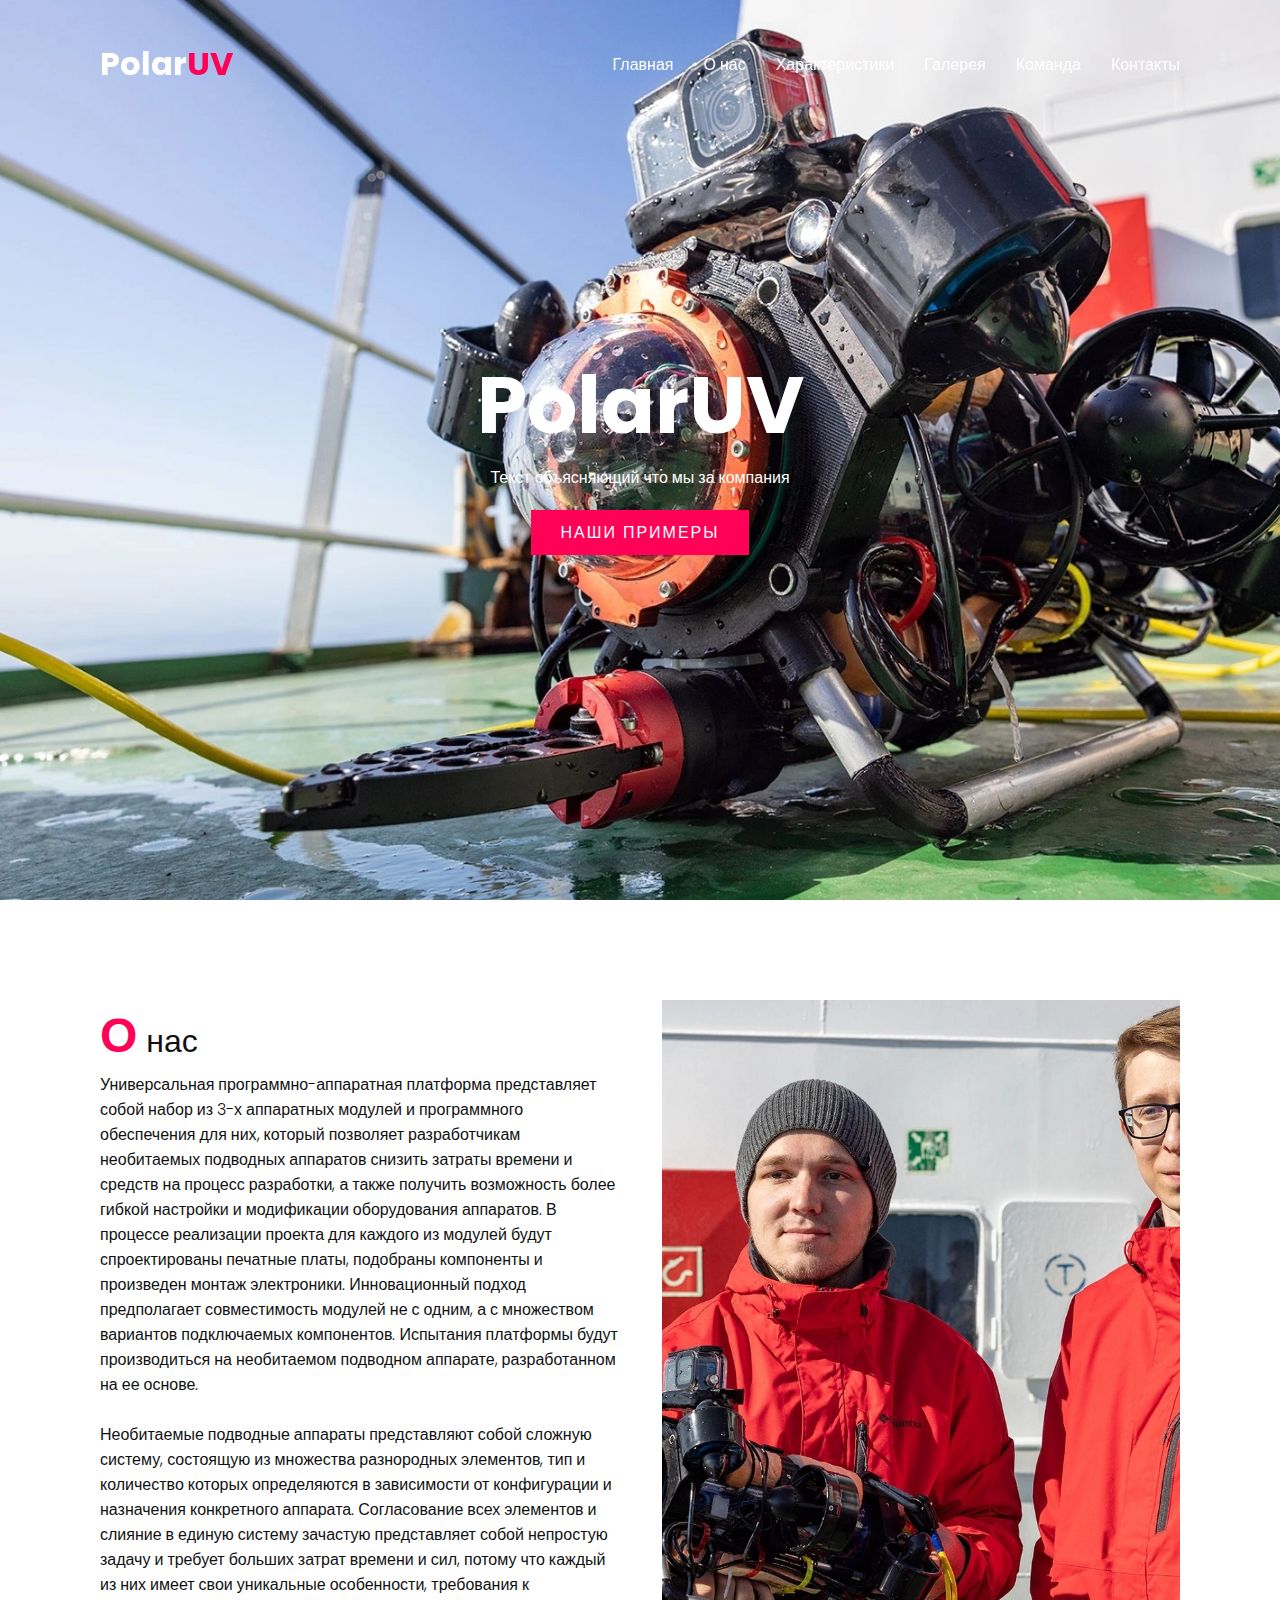
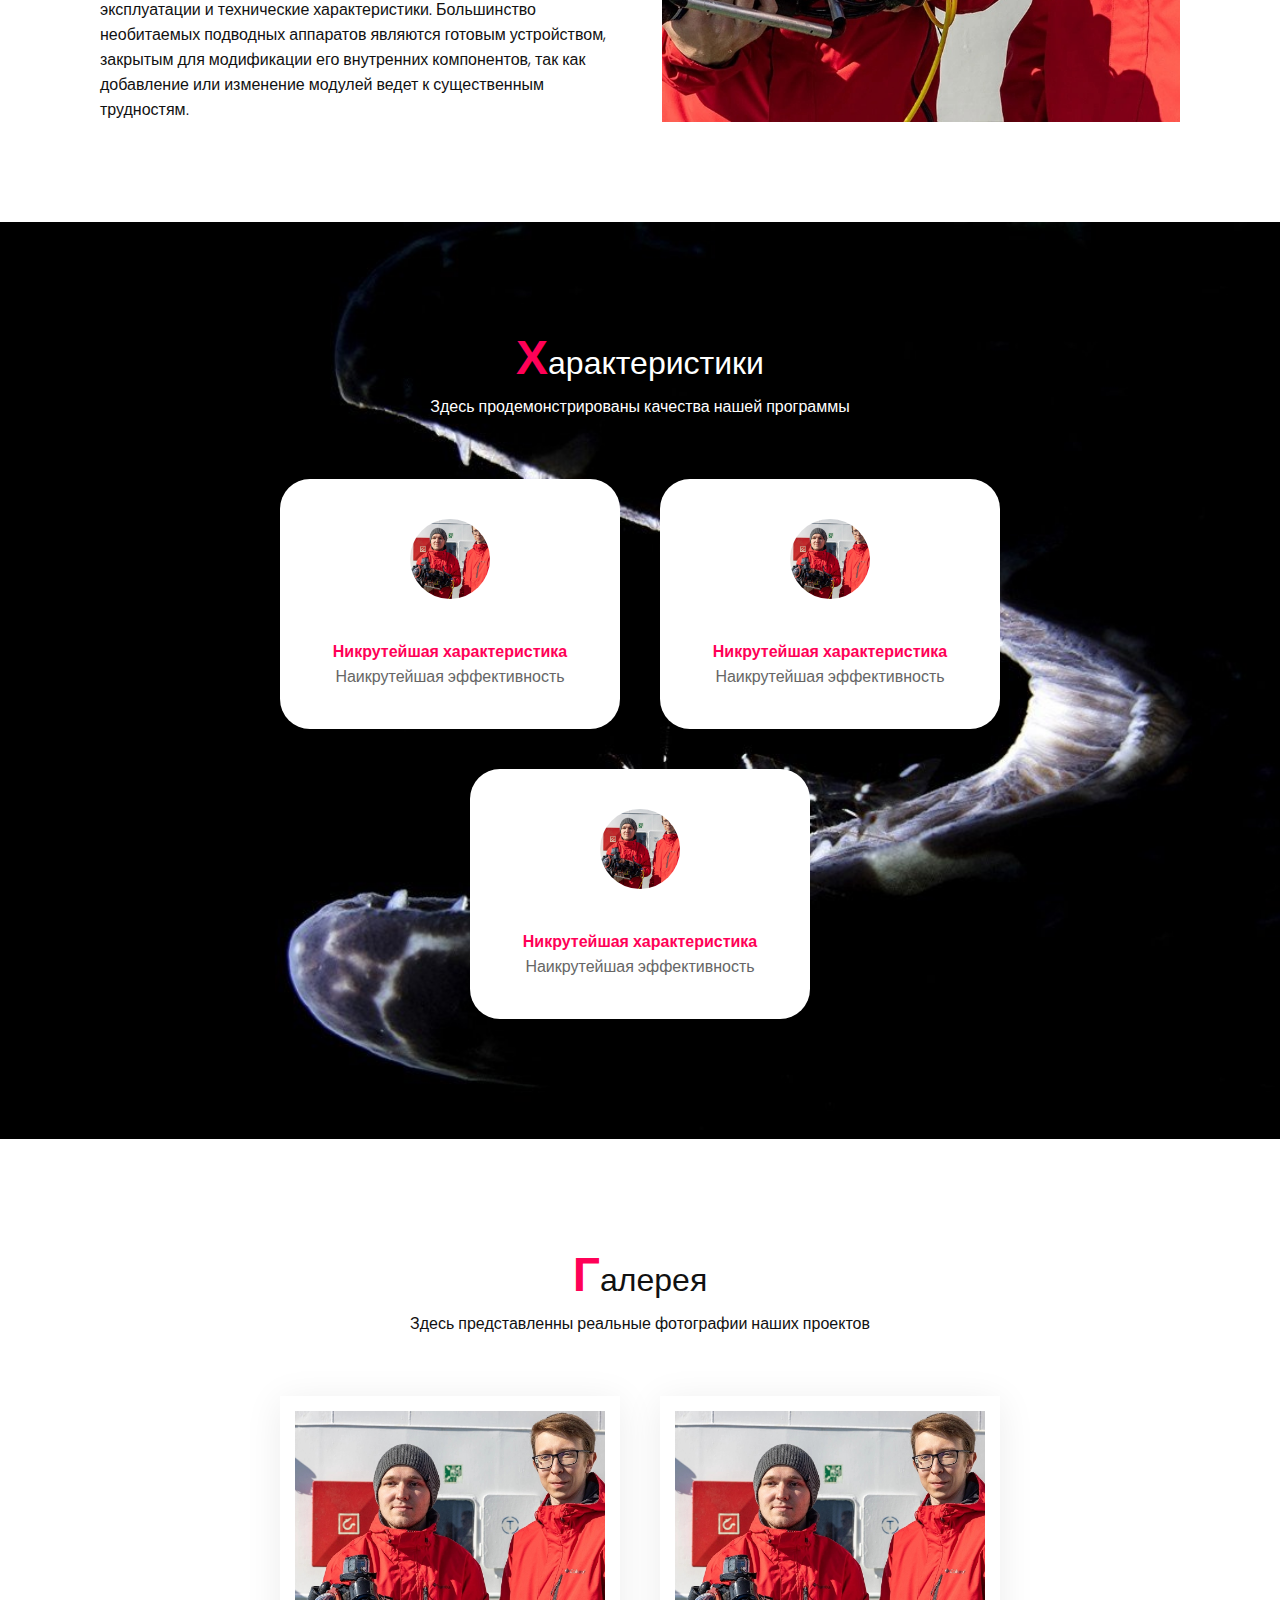
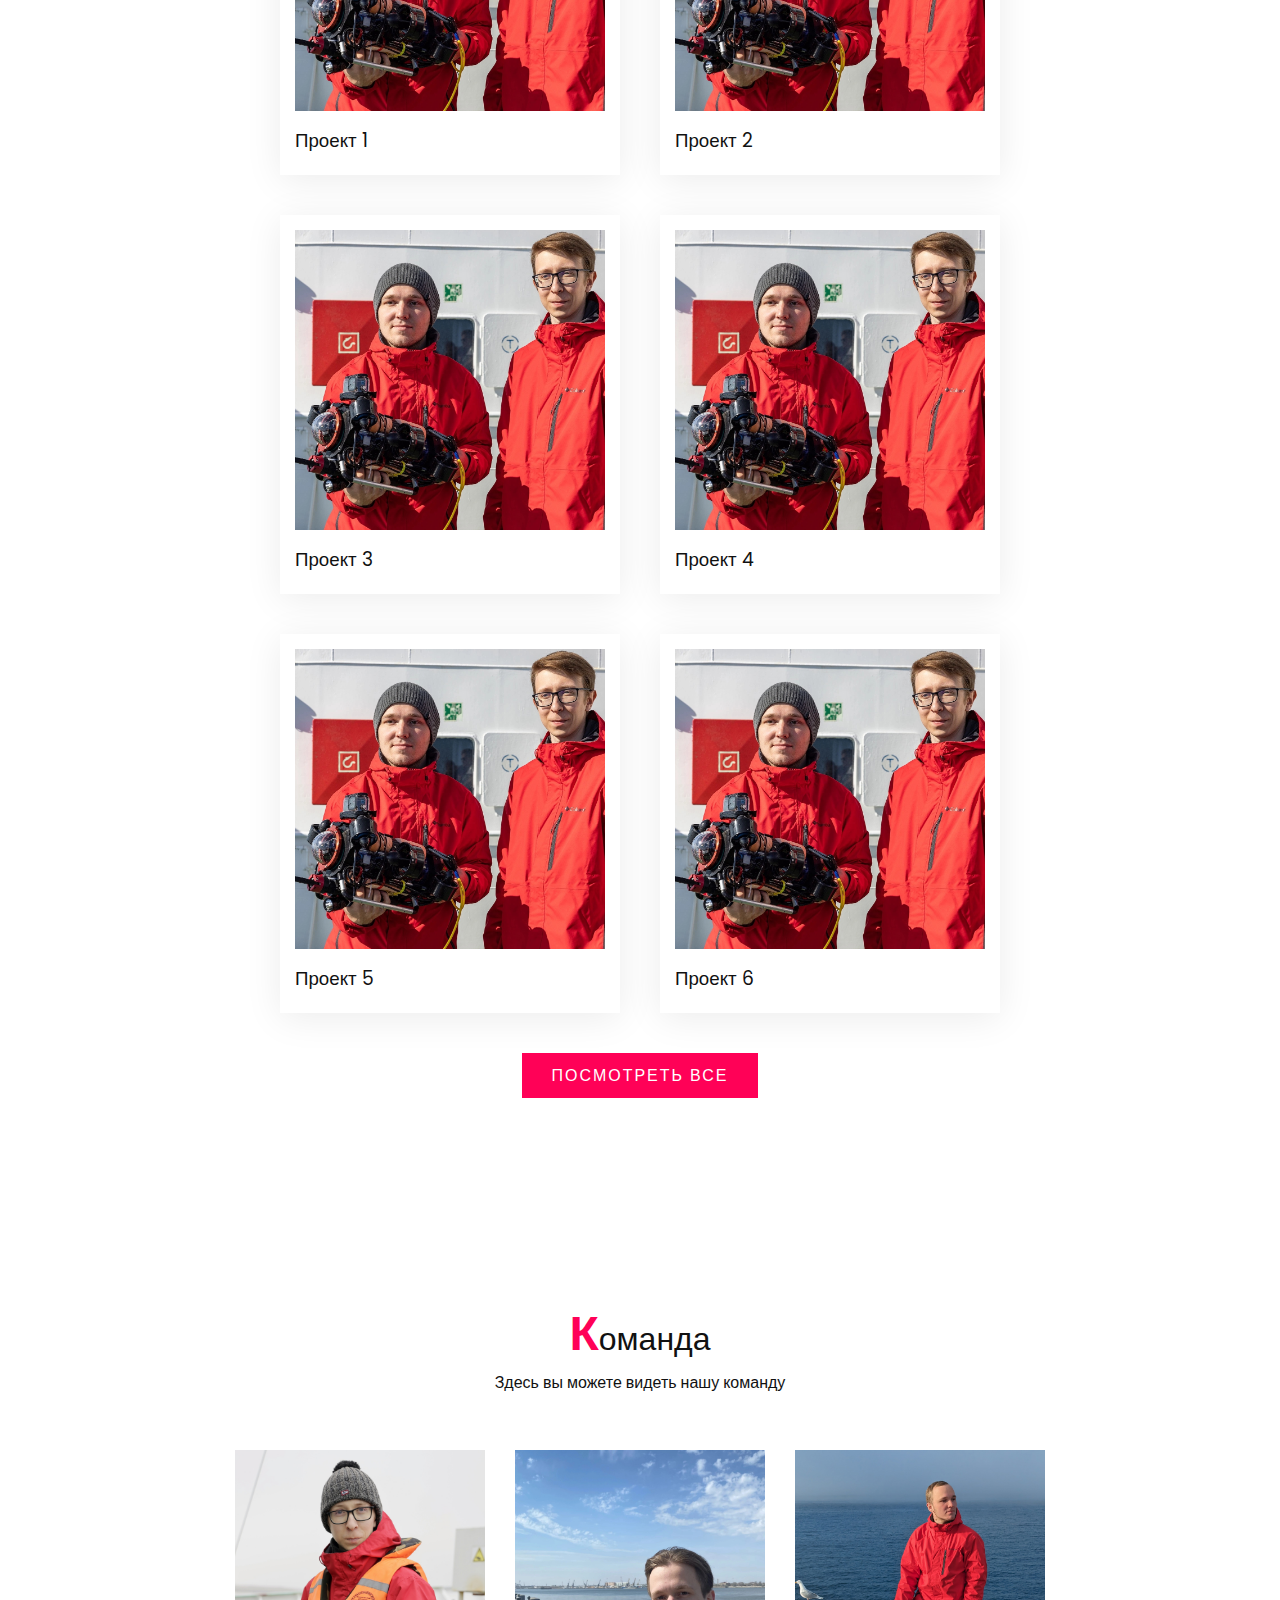
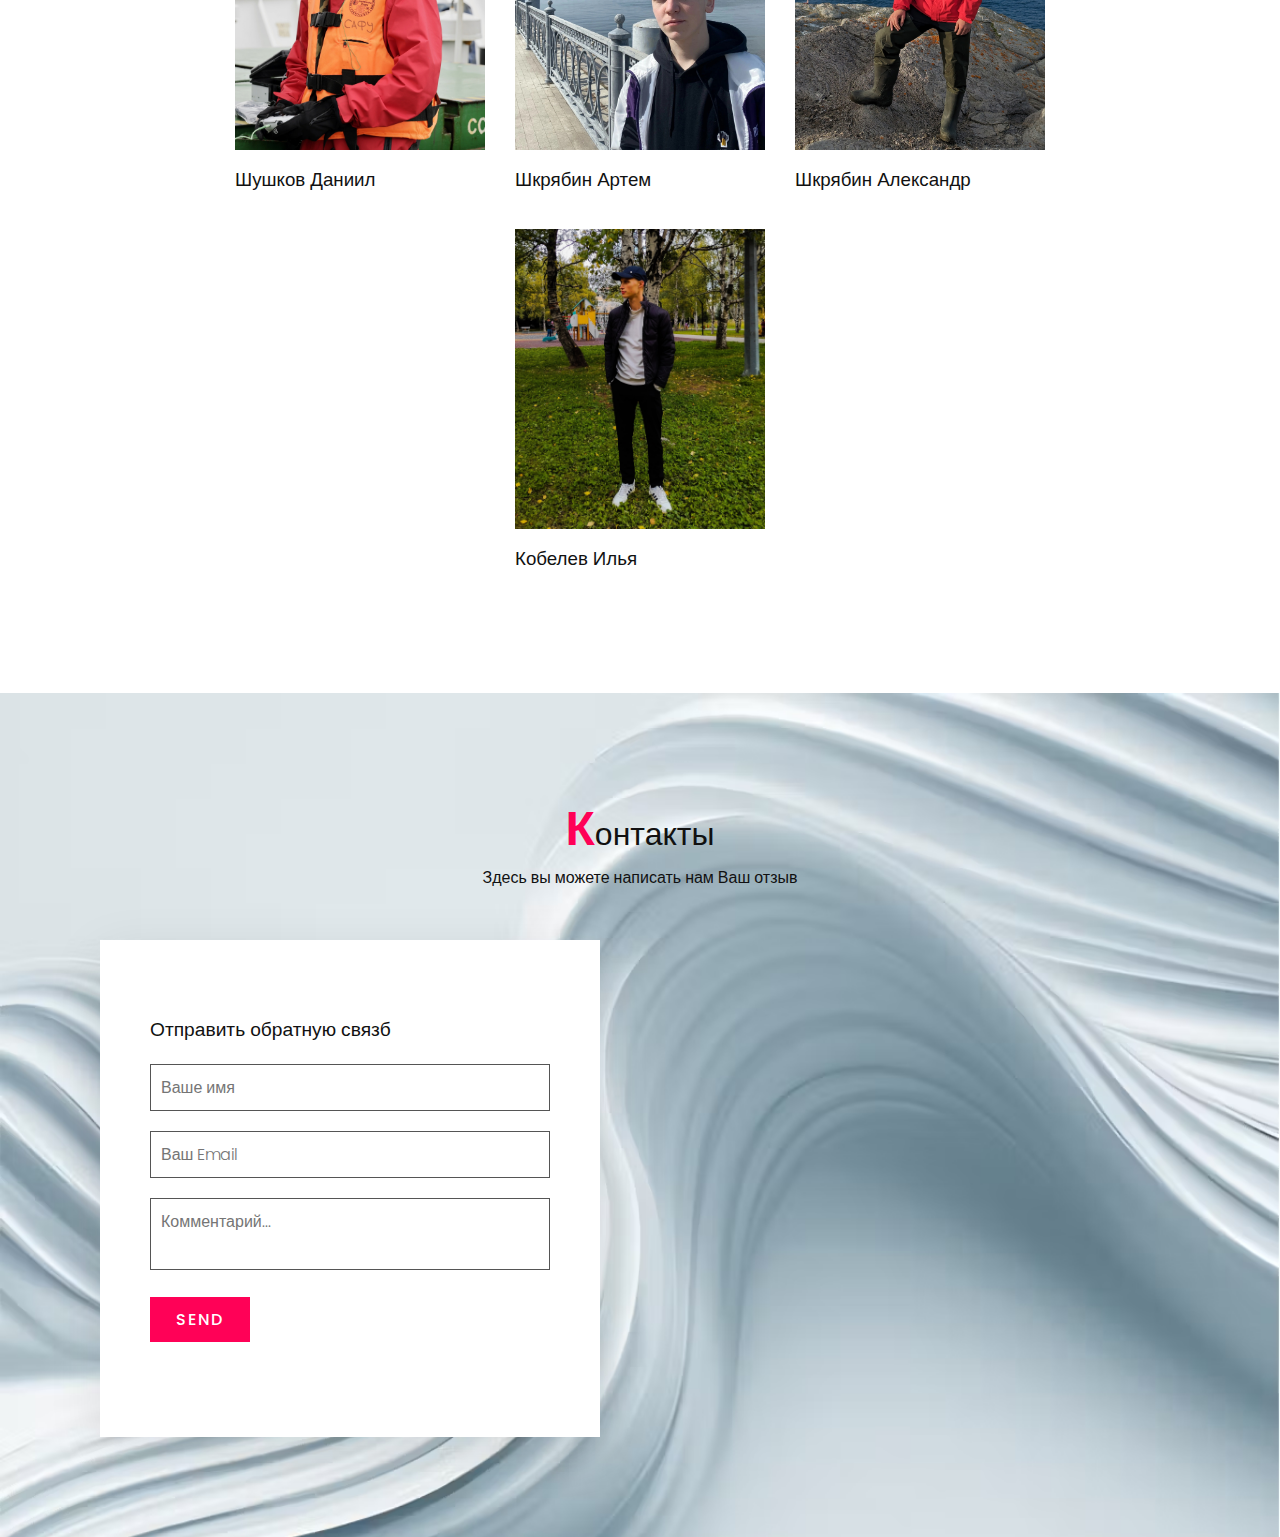
==== commit 63ca4a9d: "Mini corection" ====
--- a/index.html
+++ b/index.html
@@ -40,8 +40,10 @@
 			</div>
 		</div>
 	</section>
-
-	<section class="specification" id="specification">
+	<div class="specification" id="specification">
+	</div>
+
+	<section class="specification" id="specification1">
 		<div class="title white">
 			<h2 class="titleText"><span>Х</span>арактеристики</h2>
 			<p>Здесь продемонстрированы качества нашей программы</p>
@@ -184,15 +186,15 @@
 			<p>Здесь вы можете написать нам Ваш отзыв</p>
 		</div>
 		<div class="contactForm">
-			<h3>Send massage</h3>
-			<div class="inputBox">
-				<input type="text" placeholder="Name">
-			</div>
-			<div class="inputBox">
-				<input type="text" placeholder="Email">
-			</div>
-			<div class="inputBox">
-				<textarea placeholder="Name"></textarea>
+			<h3>Отправить обратную связб</h3>
+			<div class="inputBox">
+				<input type="text" placeholder="Ваше имя">
+			</div>
+			<div class="inputBox">
+				<input type="text" placeholder="Ваш Email">
+			</div>
+			<div class="inputBox">
+				<textarea placeholder="Комментарий..."></textarea>
 			</div>
 			<div class="inputBox">
 				<input type="submit" value="Send">
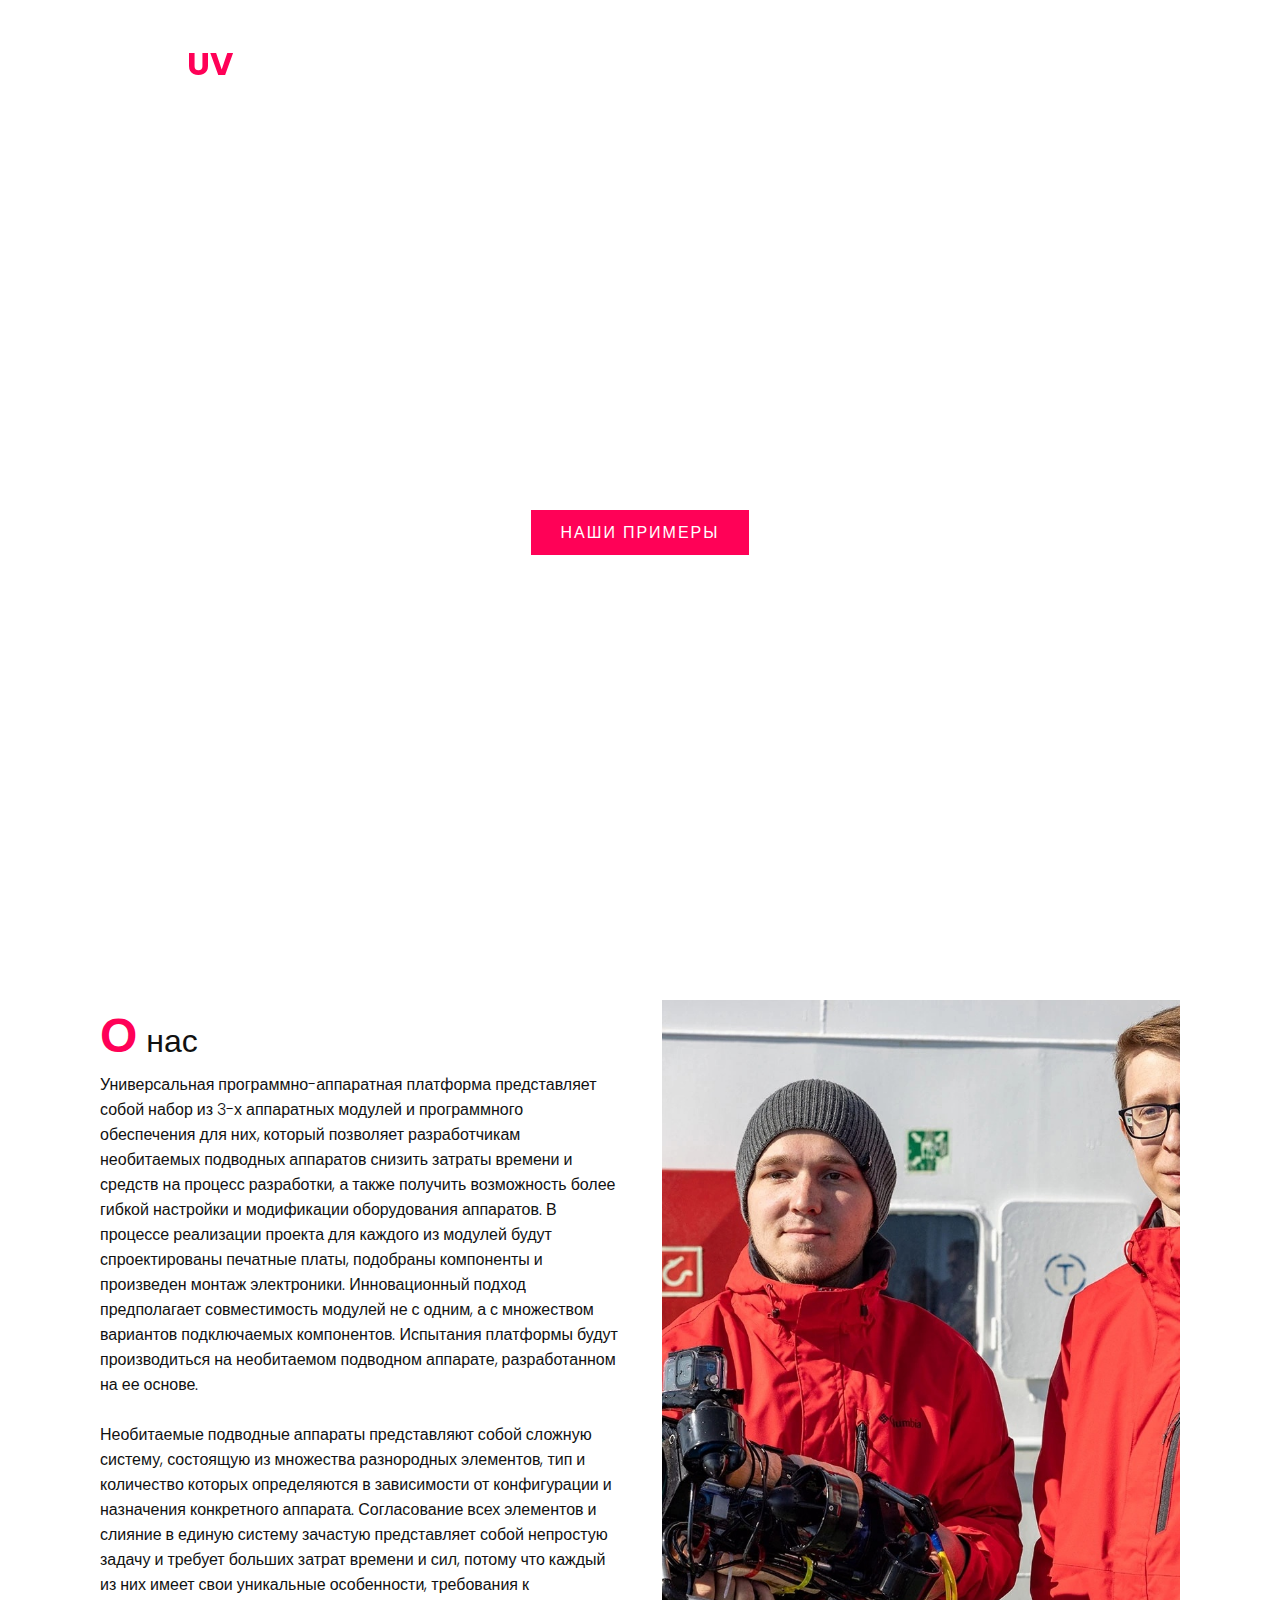
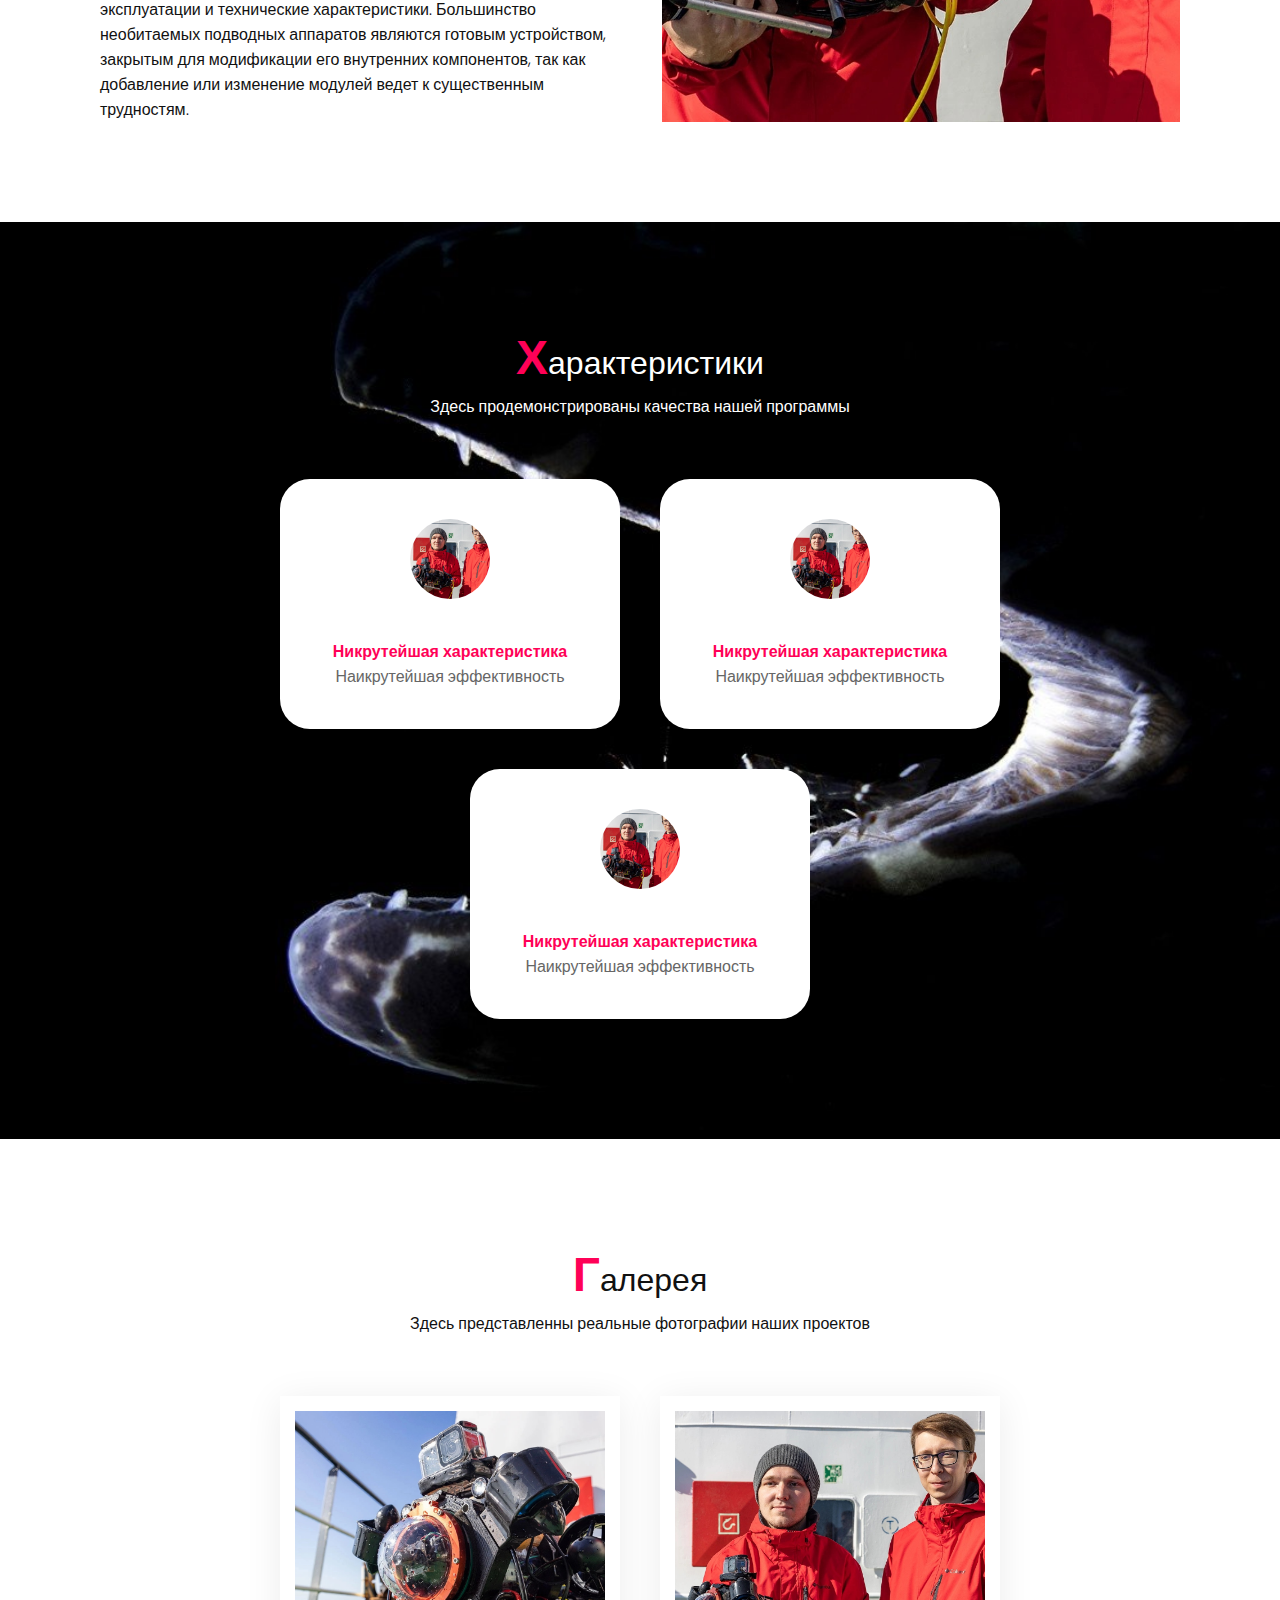
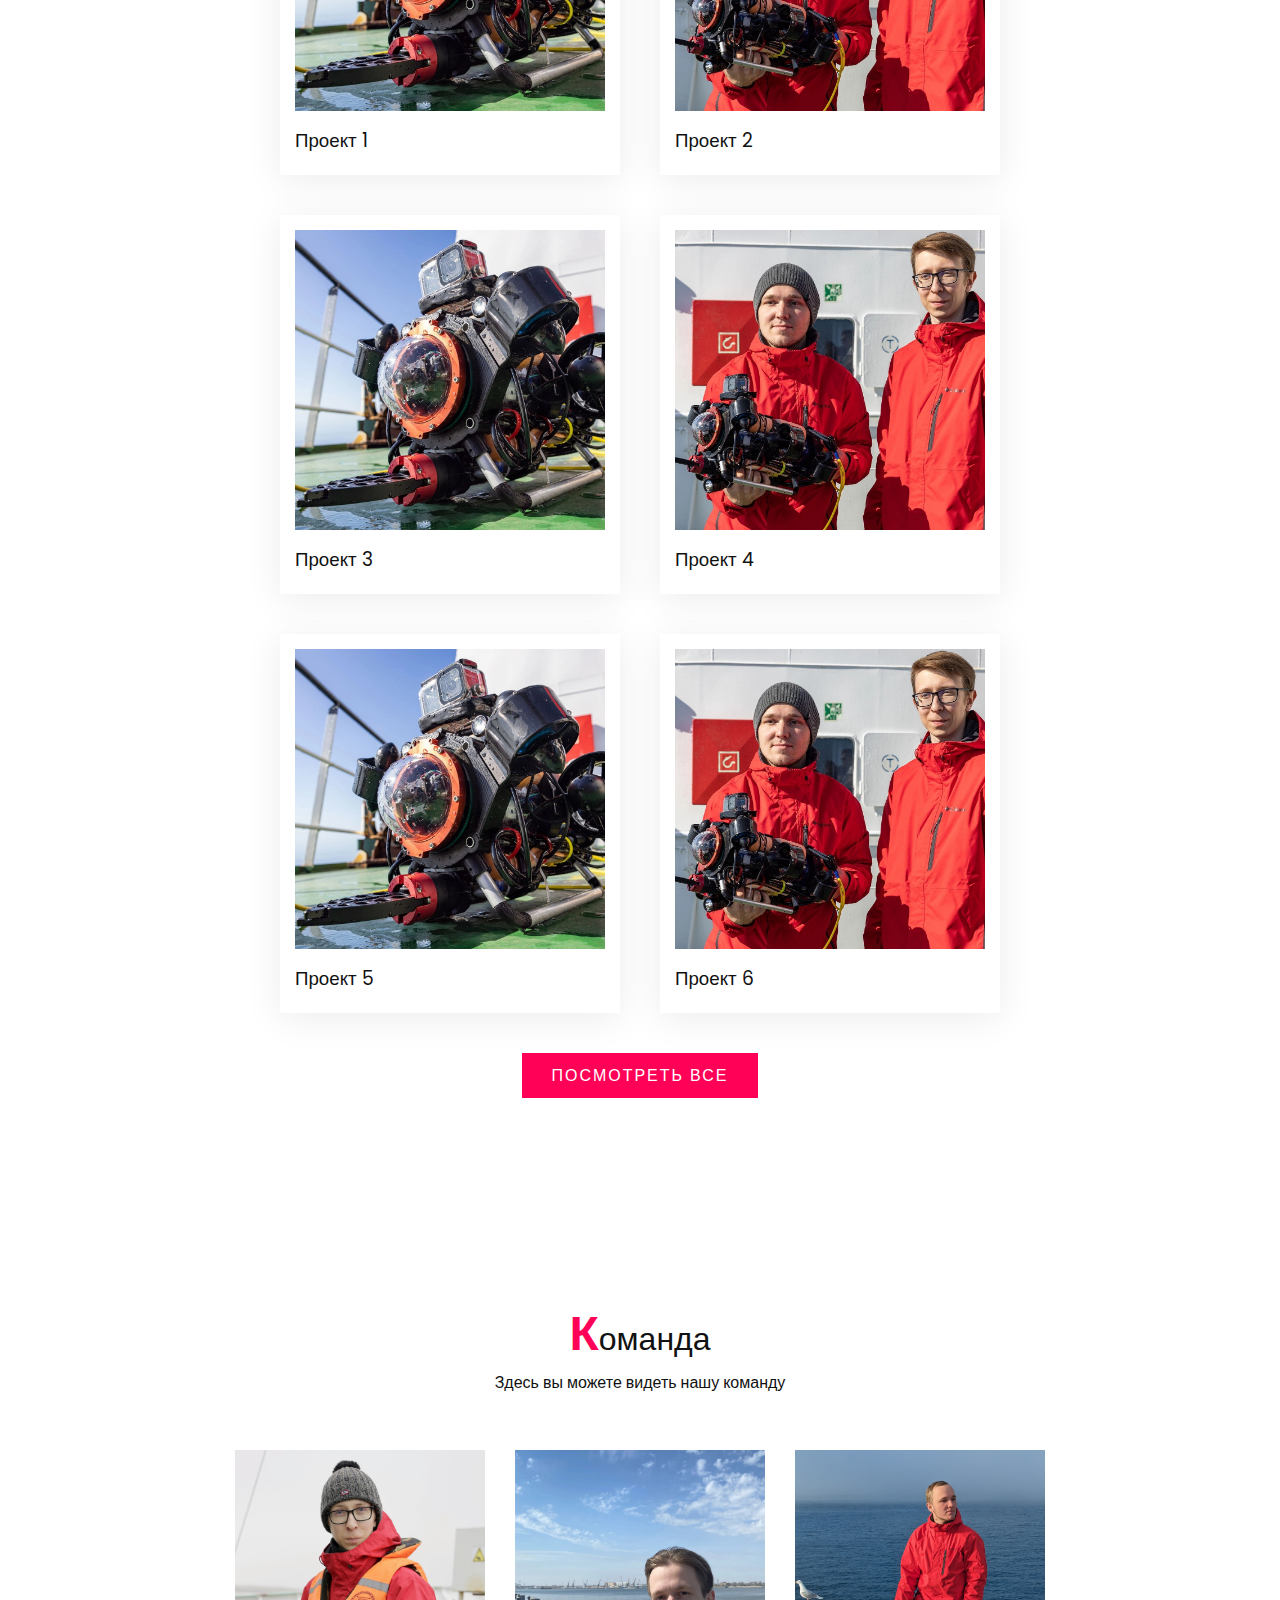
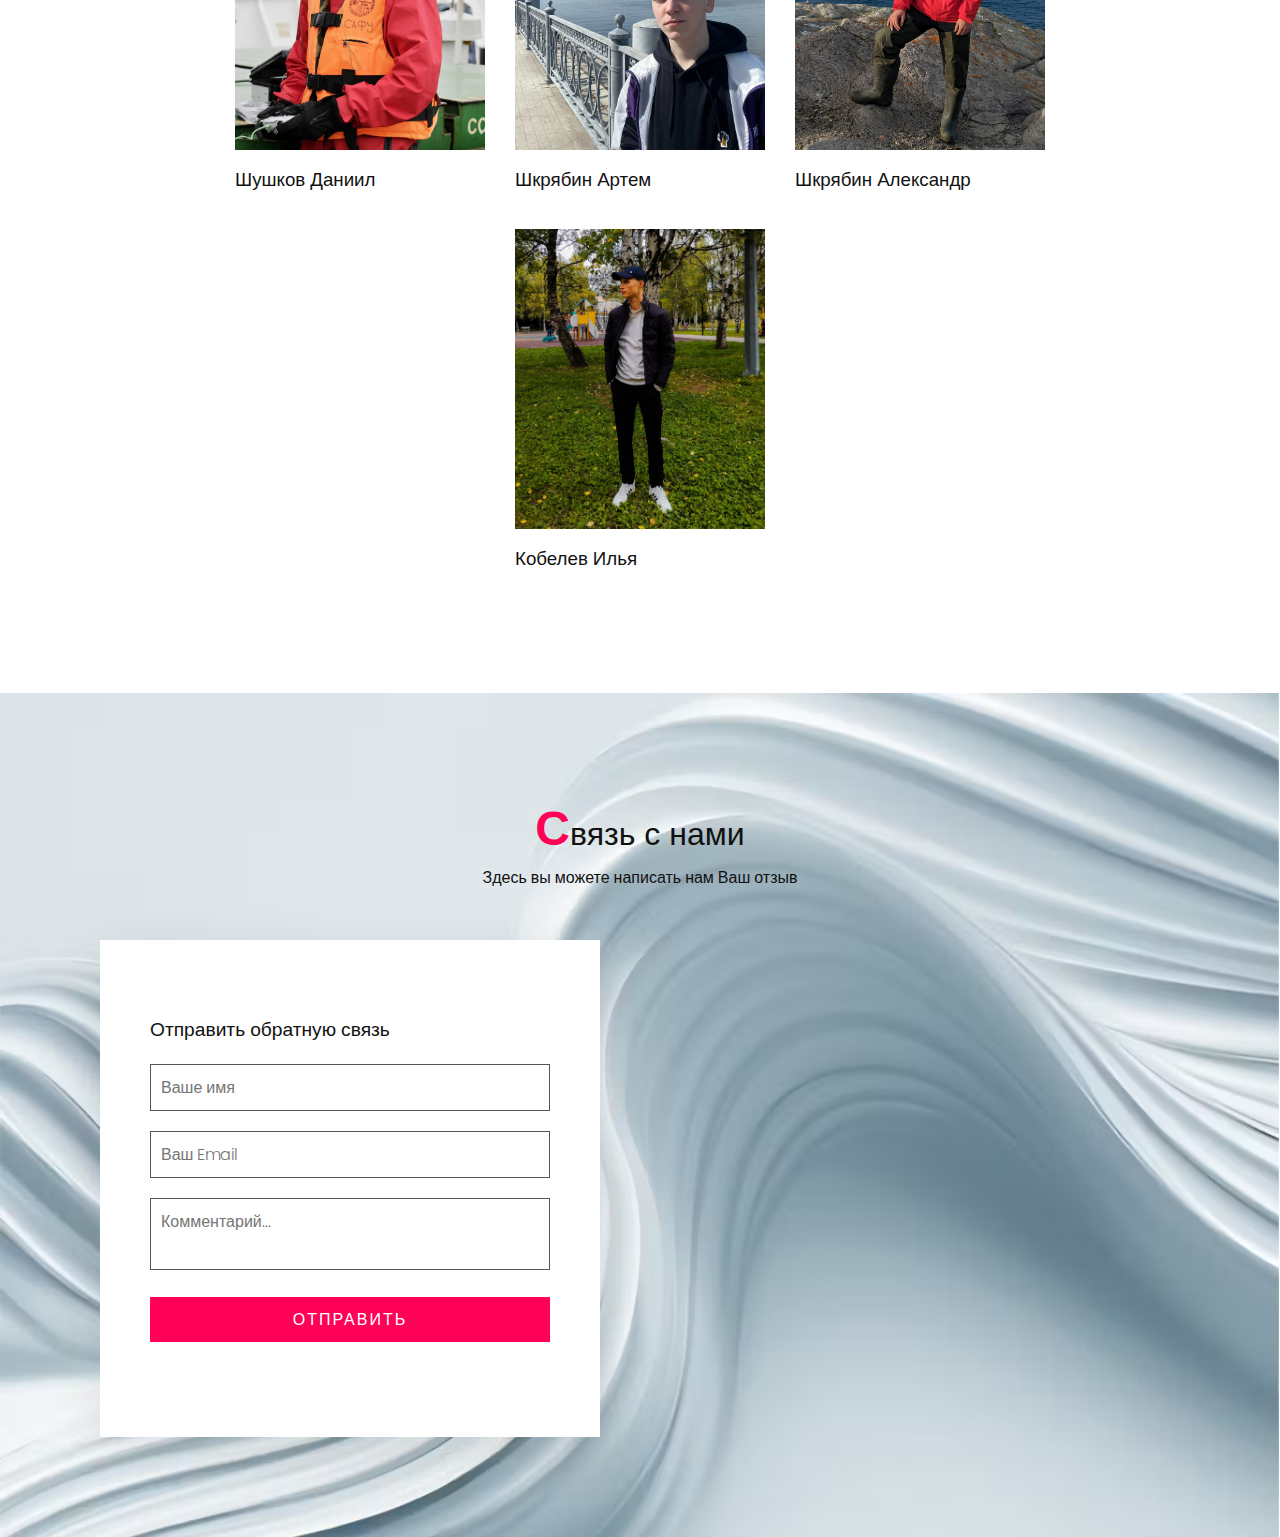
==== commit 753426b7: "minor adjustments" ====
--- a/index.html
+++ b/index.html
@@ -16,7 +16,7 @@
 			<li><a href="#specification" onclick="toggleMenu();">Характеристики</a></li>
 			<li><a href="#gallary" onclick="toggleMenu();">Галерея</a></li>
 			<li><a href="#team" onclick="toggleMenu();">Команда</a></li>
-			<li><a href="#contact" onclick="toggleMenu();">Контакты</a></li>
+			<li><a href="#contact" onclick="toggleMenu();">Ссвязь с нами</a></li>
 		</ul>
 	</header>
 	<section class="banner" id="banner">
@@ -87,7 +87,7 @@
 		<div class="content">
 			<div class="box">
 				<div class="imgBx">
-					<img src="img/4.jpg">
+					<img src="img/Робот.jpg">
 				</div>
 				<div class="text">
 					<h3>Проект 1</h3>
@@ -103,7 +103,7 @@
 			</div>
 			<div class="box">
 				<div class="imgBx">
-					<img src="img/4.jpg">
+					<img src="img/Робот.jpg">
 				</div>
 				<div class="text">
 					<h3>Проект 3</h3>
@@ -119,7 +119,7 @@
 			</div>
 			<div class="box">
 				<div class="imgBx">
-					<img src="img/4.jpg">
+					<img src="img/Робот.jpg">
 				</div>
 				<div class="text">
 					<h3>Проект 5</h3>
@@ -182,11 +182,11 @@
 
 	<section class="contact" id="contact">
 		<div class="title">
-			<h2 class="titleText"><span>К</span>онтакты</h2>
+			<h2 class="titleText"><span>С</span>вязь с нами</h2>
 			<p>Здесь вы можете написать нам Ваш отзыв</p>
 		</div>
 		<div class="contactForm">
-			<h3>Отправить обратную связб</h3>
+			<h3>Отправить обратную связь</h3>
 			<div class="inputBox">
 				<input type="text" placeholder="Ваше имя">
 			</div>
@@ -197,7 +197,7 @@
 				<textarea placeholder="Комментарий..."></textarea>
 			</div>
 			<div class="inputBox">
-				<input type="submit" value="Send">
+				<input type="submit" value="Отправить">
 			</div>
 		</div>
 	</section>
--- a/style.css
+++ b/style.css
@@ -24,7 +24,7 @@
 	display: flex;
 	justify-content: center;
 	align-items: center;
-	background: url(img/Робот.jpg);
+	background: url(img/BG11.jpg);
 	background-size: cover;
 }
 
@@ -358,7 +358,7 @@
 	text-decoration: none;
 	letter-spacing: 2px;
 	transition: 0.5s;
-	max-width: 100px;
+	max-width: 400px;
 	font-weight: 500;
 	border: none;
 	cursor: pointer;	
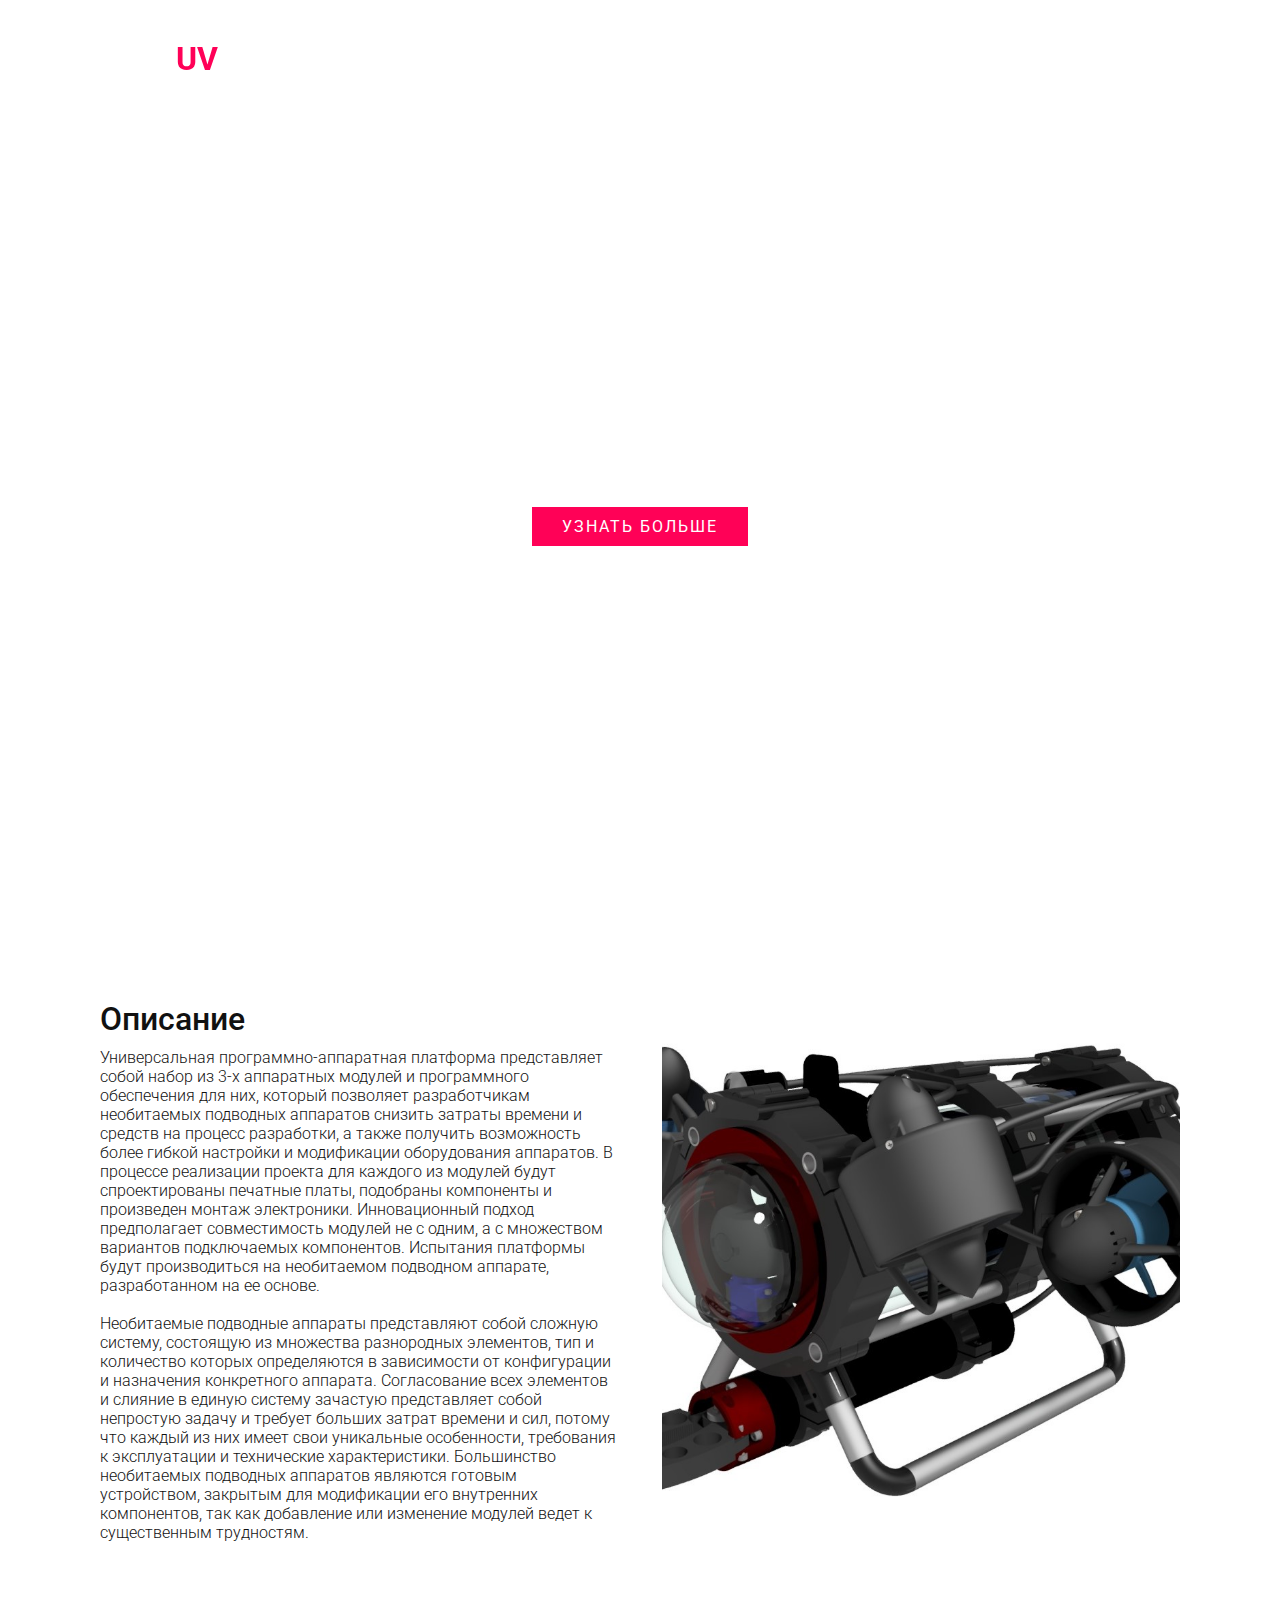
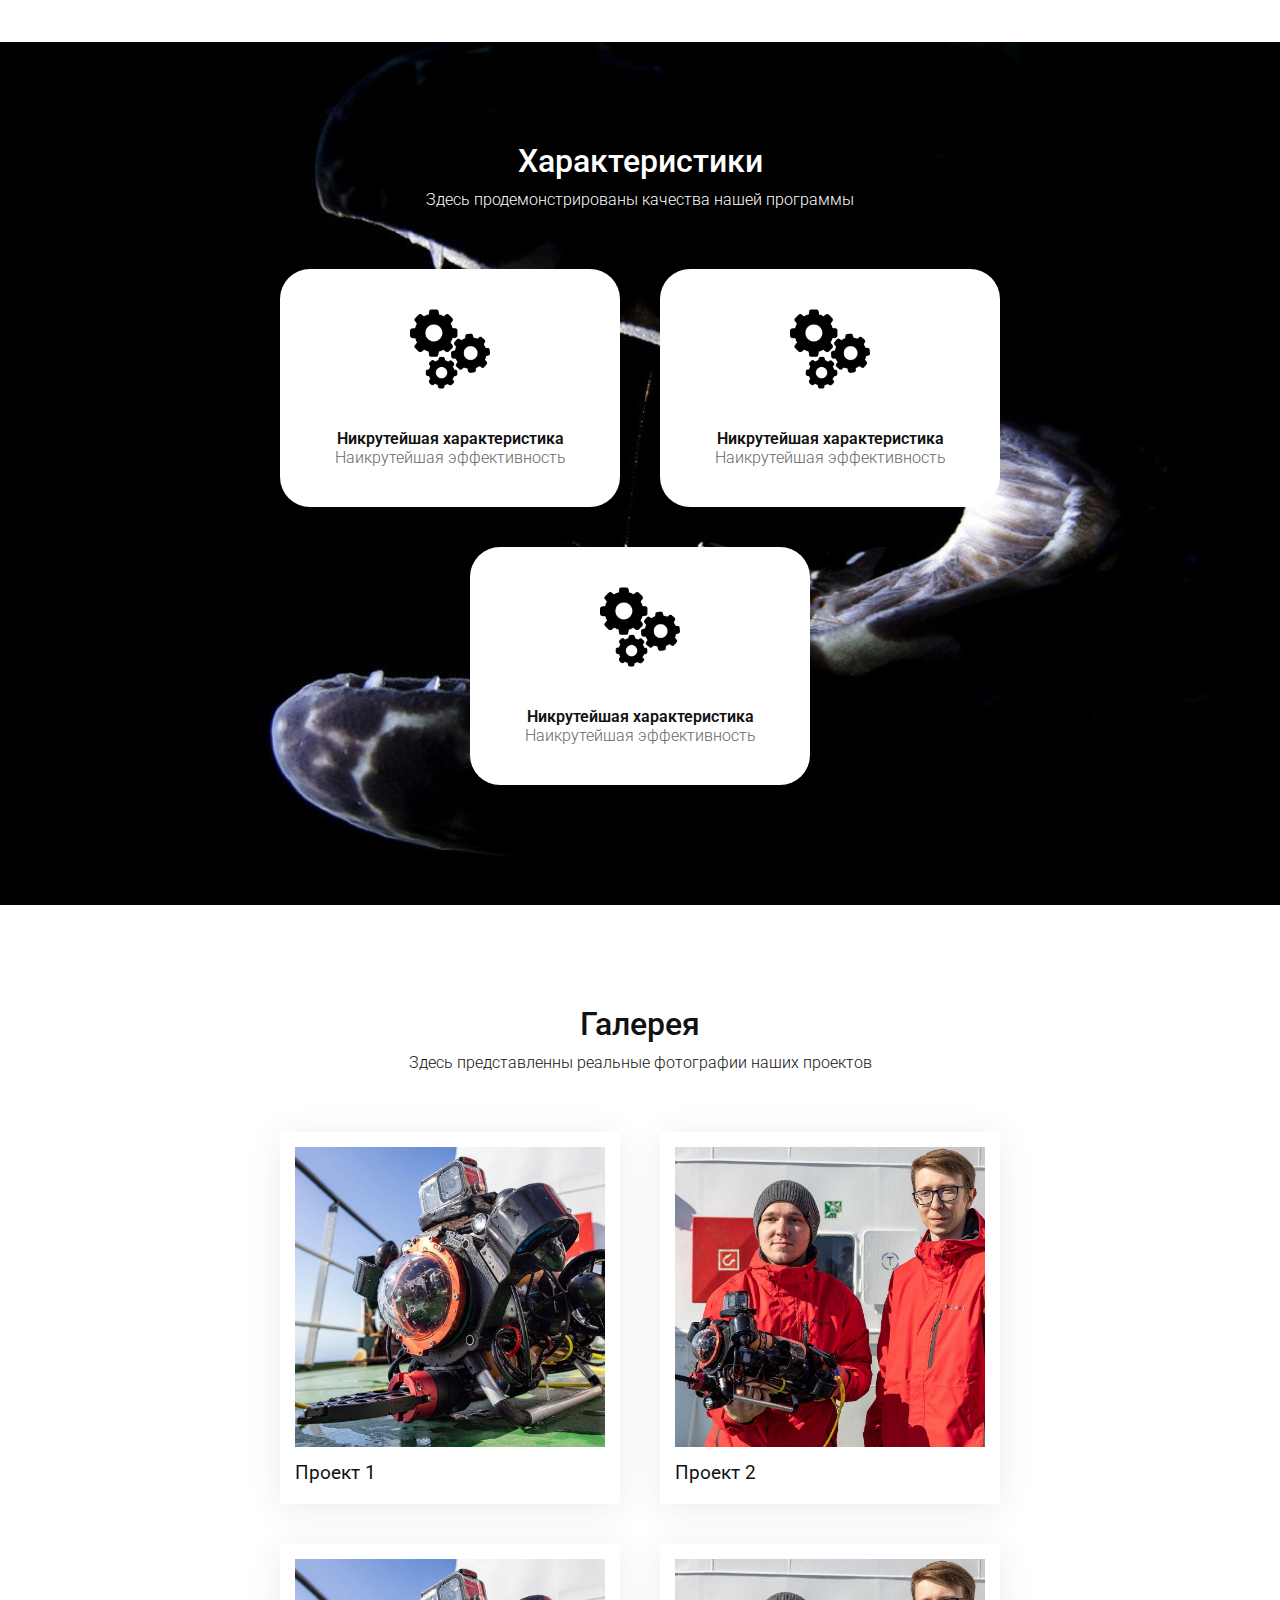
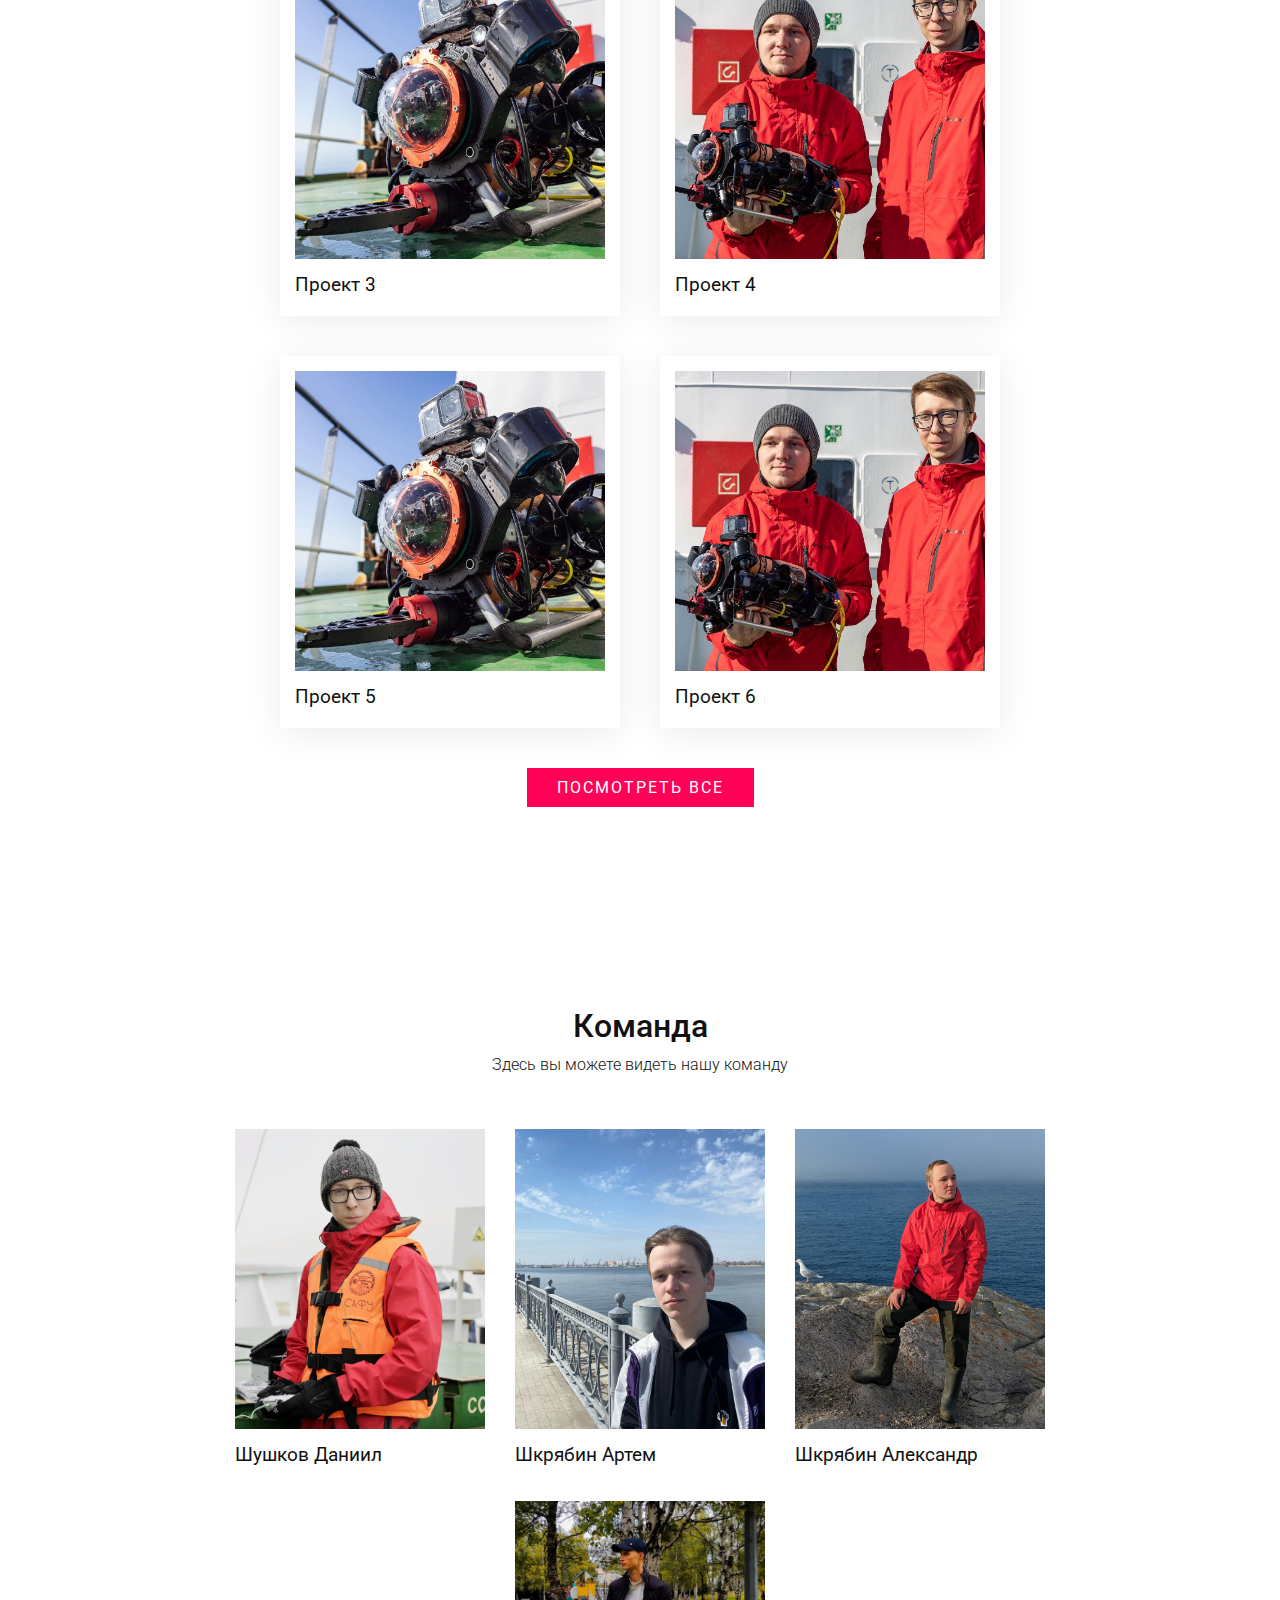
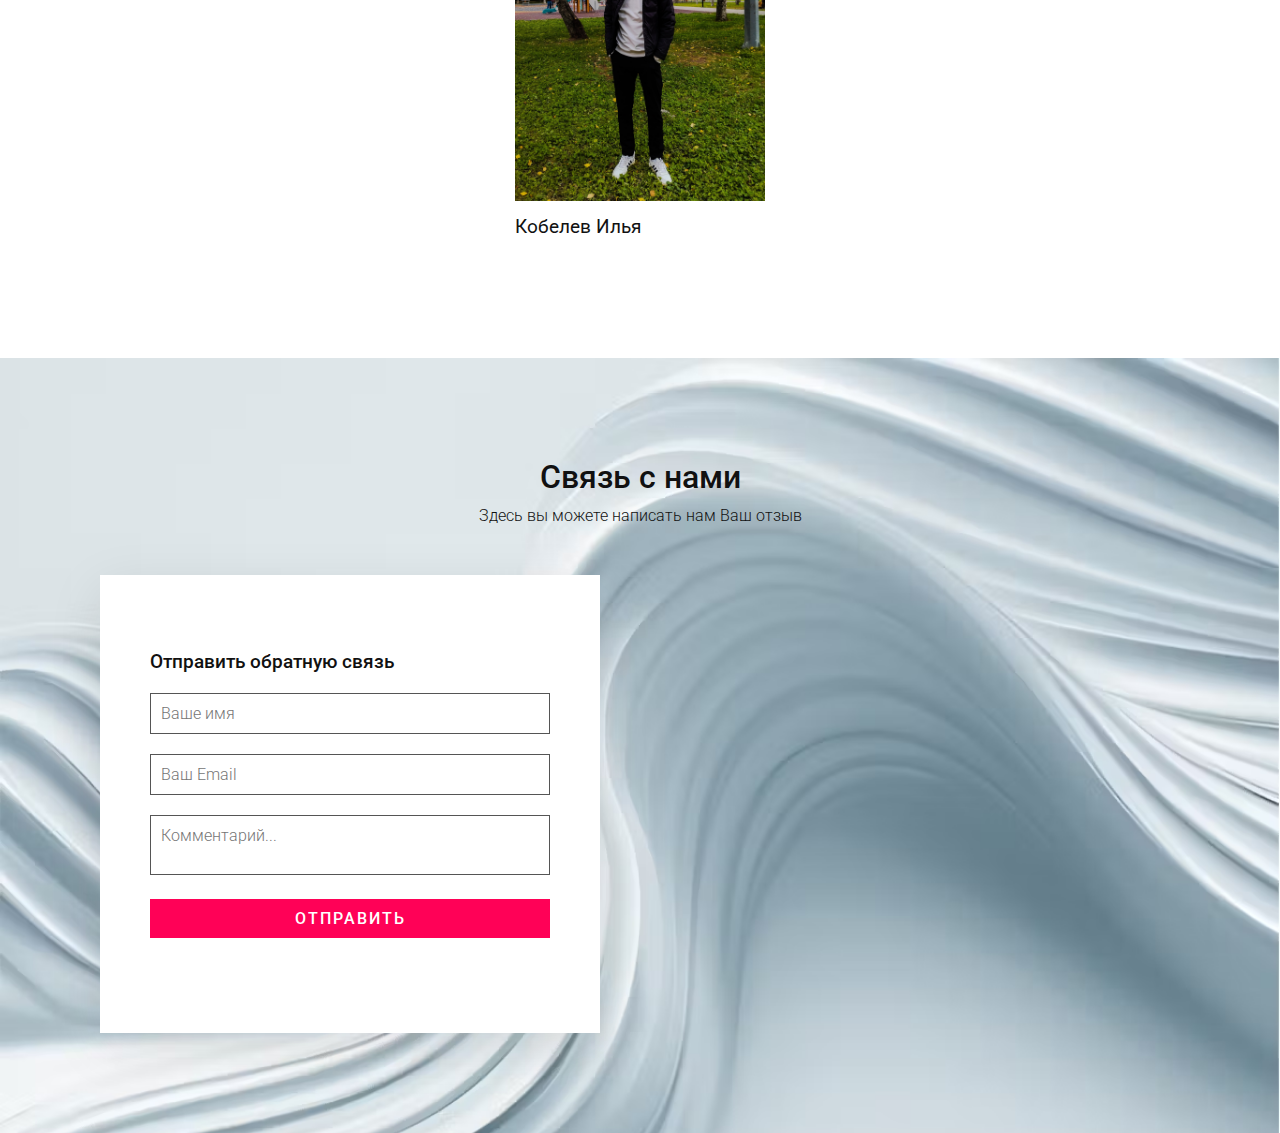
==== commit dc4c7339: "Some changes" ====
--- a/index.html
+++ b/index.html
@@ -12,30 +12,30 @@
 		<div class="menuToggle" onclick="toggleMenu();"></div>
 		<ul class="navigation">
 			<li><a href="#banner" onclick="toggleMenu();">Главная</a></li>
-			<li><a href="#about" onclick="toggleMenu();">О нас</a></li>
+			<li><a href="#about" onclick="toggleMenu();">Описание</a></li>
 			<li><a href="#specification" onclick="toggleMenu();">Характеристики</a></li>
 			<li><a href="#gallary" onclick="toggleMenu();">Галерея</a></li>
 			<li><a href="#team" onclick="toggleMenu();">Команда</a></li>
-			<li><a href="#contact" onclick="toggleMenu();">Ссвязь с нами</a></li>
+			<li><a href="#contact" onclick="toggleMenu();">Связь с нами</a></li>
 		</ul>
 	</header>
 	<section class="banner" id="banner">
 		<div class="content">
 			<h2>Polar<span>UV</span></h2>
-			<p>Текст объясняющий что мы за компания</p>
-			<a href="#" class="btn">Наши примеры</a>
+			<p>Программно-аппаратная платформа <br>для необитаемых подводных аппаратов</p>
+			<a href="#about" class="btn">Узнать больше</a>
 		</div>
 	</section>
 
 	<section class="about" id="about">
 		<div class="row">
 			<div class="col50">
-				<h2 class="titleText"><span>О</span> нас</h2>
+				<h2 class="titleText"><span>О</span>писание</h2>
 				<p>	Универсальная программно-аппаратная платформа представляет собой набор из 3-х аппаратных модулей и программного обеспечения для них, который позволяет разработчикам необитаемых подводных аппаратов снизить затраты времени и средств на процесс разработки, а также получить возможность более гибкой настройки и модификации оборудования аппаратов. В процессе реализации проекта для каждого из модулей будут спроектированы печатные платы, подобраны компоненты и произведен монтаж электроники. Инновационный подход предполагает совместимость модулей не с одним, а с множеством вариантов подключаемых компонентов. Испытания платформы будут производиться на необитаемом подводном аппарате, разработанном на ее основе.<br><br>Необитаемые подводные аппараты представляют собой сложную систему, состоящую из множества разнородных элементов, тип и количество которых определяются в зависимости от конфигурации и назначения конкретного аппарата. Согласование всех элементов и слияние в единую систему зачастую представляет собой непростую задачу и требует больших затрат времени и сил, потому что каждый из них имеет свои уникальные особенности, требования к эксплуатации и технические характеристики. Большинство необитаемых подводных аппаратов являются готовым устройством, закрытым для модификации его внутренних компонентов, так как добавление или изменение модулей ведет к существенным трудностям.</p>
 			</div>
 			<div class="col50">
 				<div class="imgBx">
-					<img src="img/4.jpg">
+					<img src="img/Робот2.jpg">
 				</div>
 			</div>
 		</div>
@@ -51,7 +51,7 @@
 		<div class="content">
 			<div class="box">
 				<div class="imgBx">
-					<img src="img/4.jpg">
+					<img src="img/settings-gears.png">
 				</div>
 				<div class="text">
 					<h3>Никрутейшая характеристика</h3>
@@ -60,7 +60,7 @@
 			</div>
 			<div class="box">
 				<div class="imgBx">
-					<img src="img/4.jpg">
+					<img src="img/settings-gears.png">
 				</div>
 				<div class="text">
 					<h3>Никрутейшая характеристика</h3>
@@ -69,7 +69,7 @@
 			</div>
 			<div class="box">
 				<div class="imgBx">
-					<img src="img/4.jpg">
+					<img src="img/settings-gears.png">
 				</div>
 				<div class="text">
 					<h3>Никрутейшая характеристика</h3>
--- a/style.css
+++ b/style.css
@@ -1,10 +1,10 @@
-@import url('https://fonts.googleapis.com/css2?family=Poppins:wght@200;300;400;500;600;700;800;900&display=swap');
+@import url('https://fonts.googleapis.com/css2?family=Roboto:wght@200;300;400;500;600;700;800;900&display=swap');
 
 * {
 	margin: 0;
 	padding: 0;
 	box-sizing: border-box;
-	font-family: 'Poppins', sans-serif;
+	font-family: 'Roboto', sans-serif;
 	scroll-behavior: smooth;
 }
 
@@ -41,6 +41,7 @@
 .banner .content p {
 	font-size: 1em;
 	color: #fff;
+	font-weight: 500;
 }
 
 .btn {
@@ -108,7 +109,7 @@
 header .navigation li a {
 	text-decoration: none;
 	color: #fff;
-	font-weight: 300;
+	font-weight: 500;
 }
 
 header.sticky .navigation li a {
@@ -136,20 +137,22 @@
 }
 
 .titleText {
-	color: #111;
+	color: #111111;
 	font-size: 2em;
-	font-weight: 300;
-}
-.titleText span {
+	font-weight: 500;
+	margin-bottom: 10px;
+	/* border-bottom: 3px solid #ff0157; */
+}
+/* .titleText span {
 	color: #ff0157;
 	font-weight: 700;
 	font-size: 1.5em ;
-}
+} */
 
 .row .col50 .imgBx {
 	position: relative;
 	width: 100%;
-	/* min-height: 500px; */
+	min-height: 250px;
 	height: 100%;
 }
 
@@ -281,7 +284,7 @@
 	width: 80px;
 	height: 80px;
 	margin-bottom: 20px;
-	border-radius: 50%;
+	/* border-radius: 50%; */
 	overflow: hidden;
 }
 
@@ -307,7 +310,7 @@
 	margin-top: 20px;
 	color: #111;
 	font-size: 1em;
-	color: #ff0157;
+	/* color: #ff0157; */
 	font-weight: 600;
 }
 
@@ -437,7 +440,7 @@
 	}
 
 	.row .col50 .imgBx {
-		height: 500px;
+		height: 250px;
 		margin-top: 20px;
 	}
 
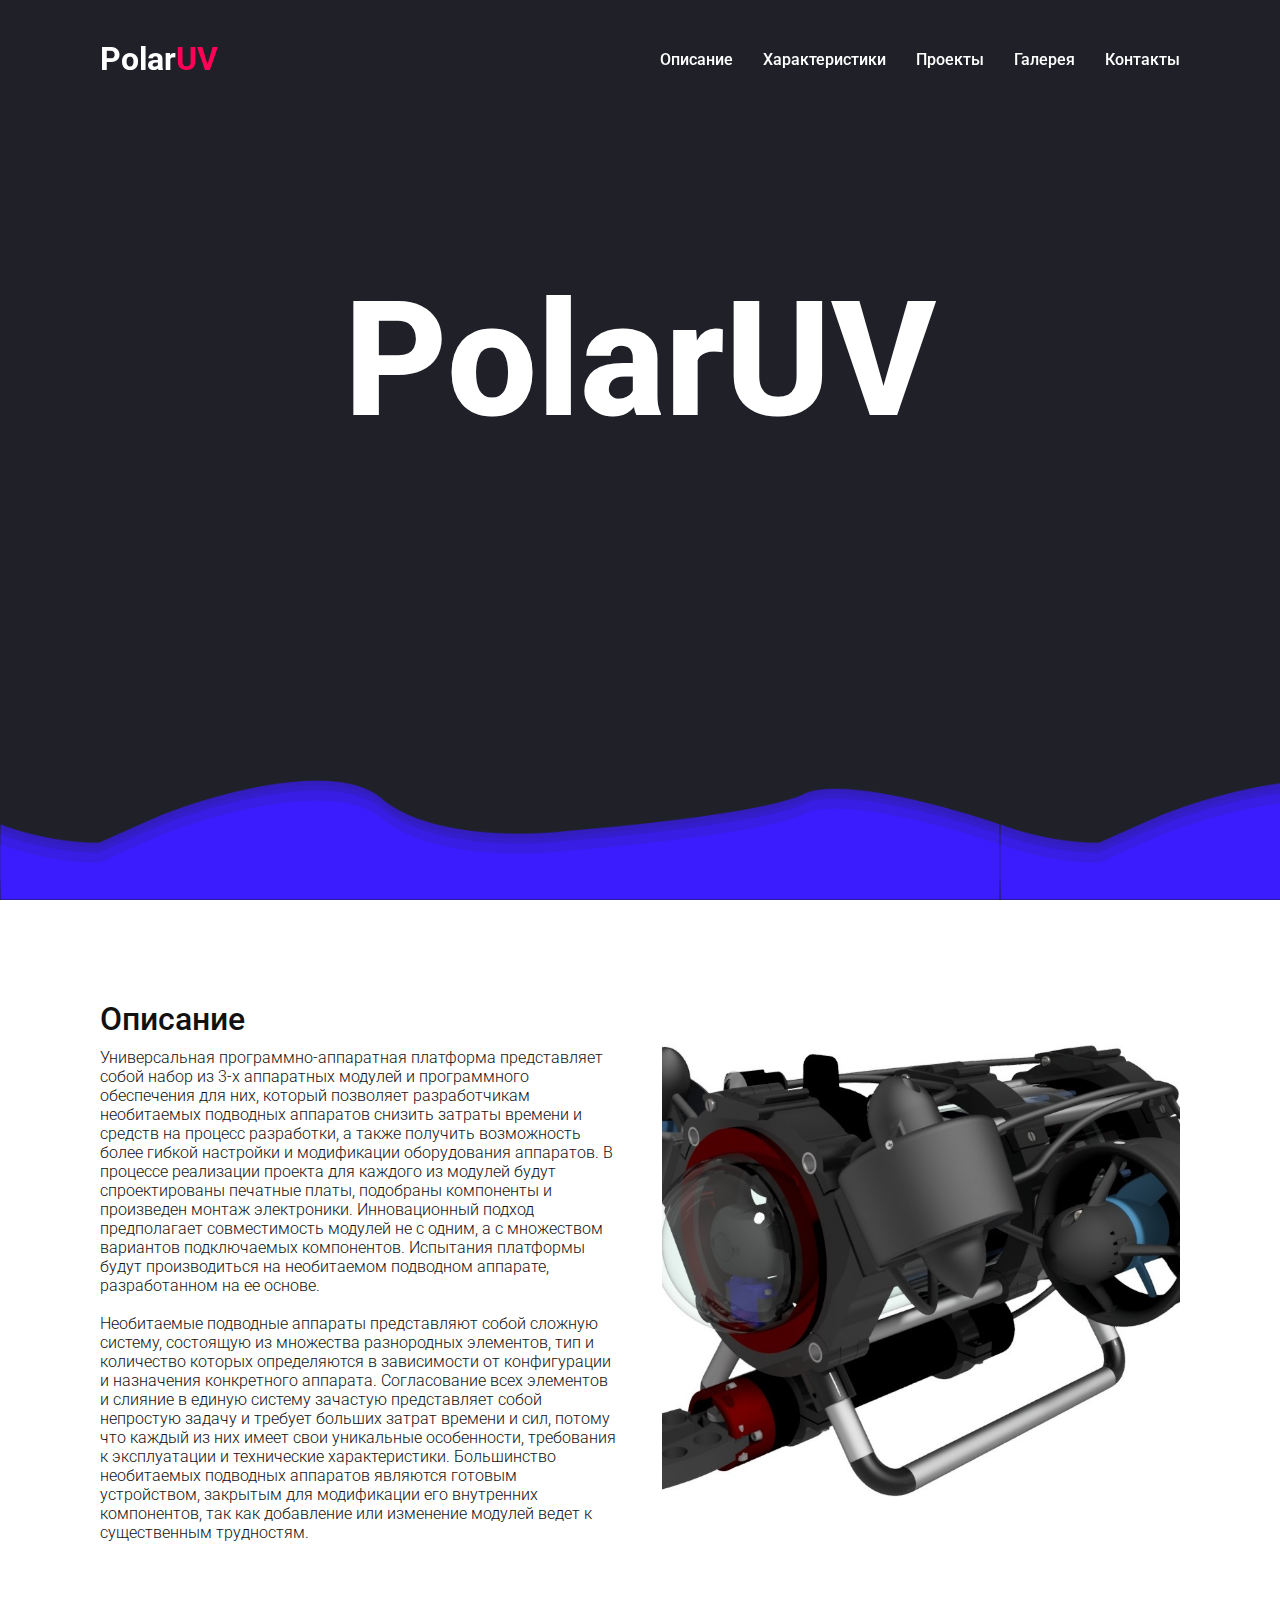
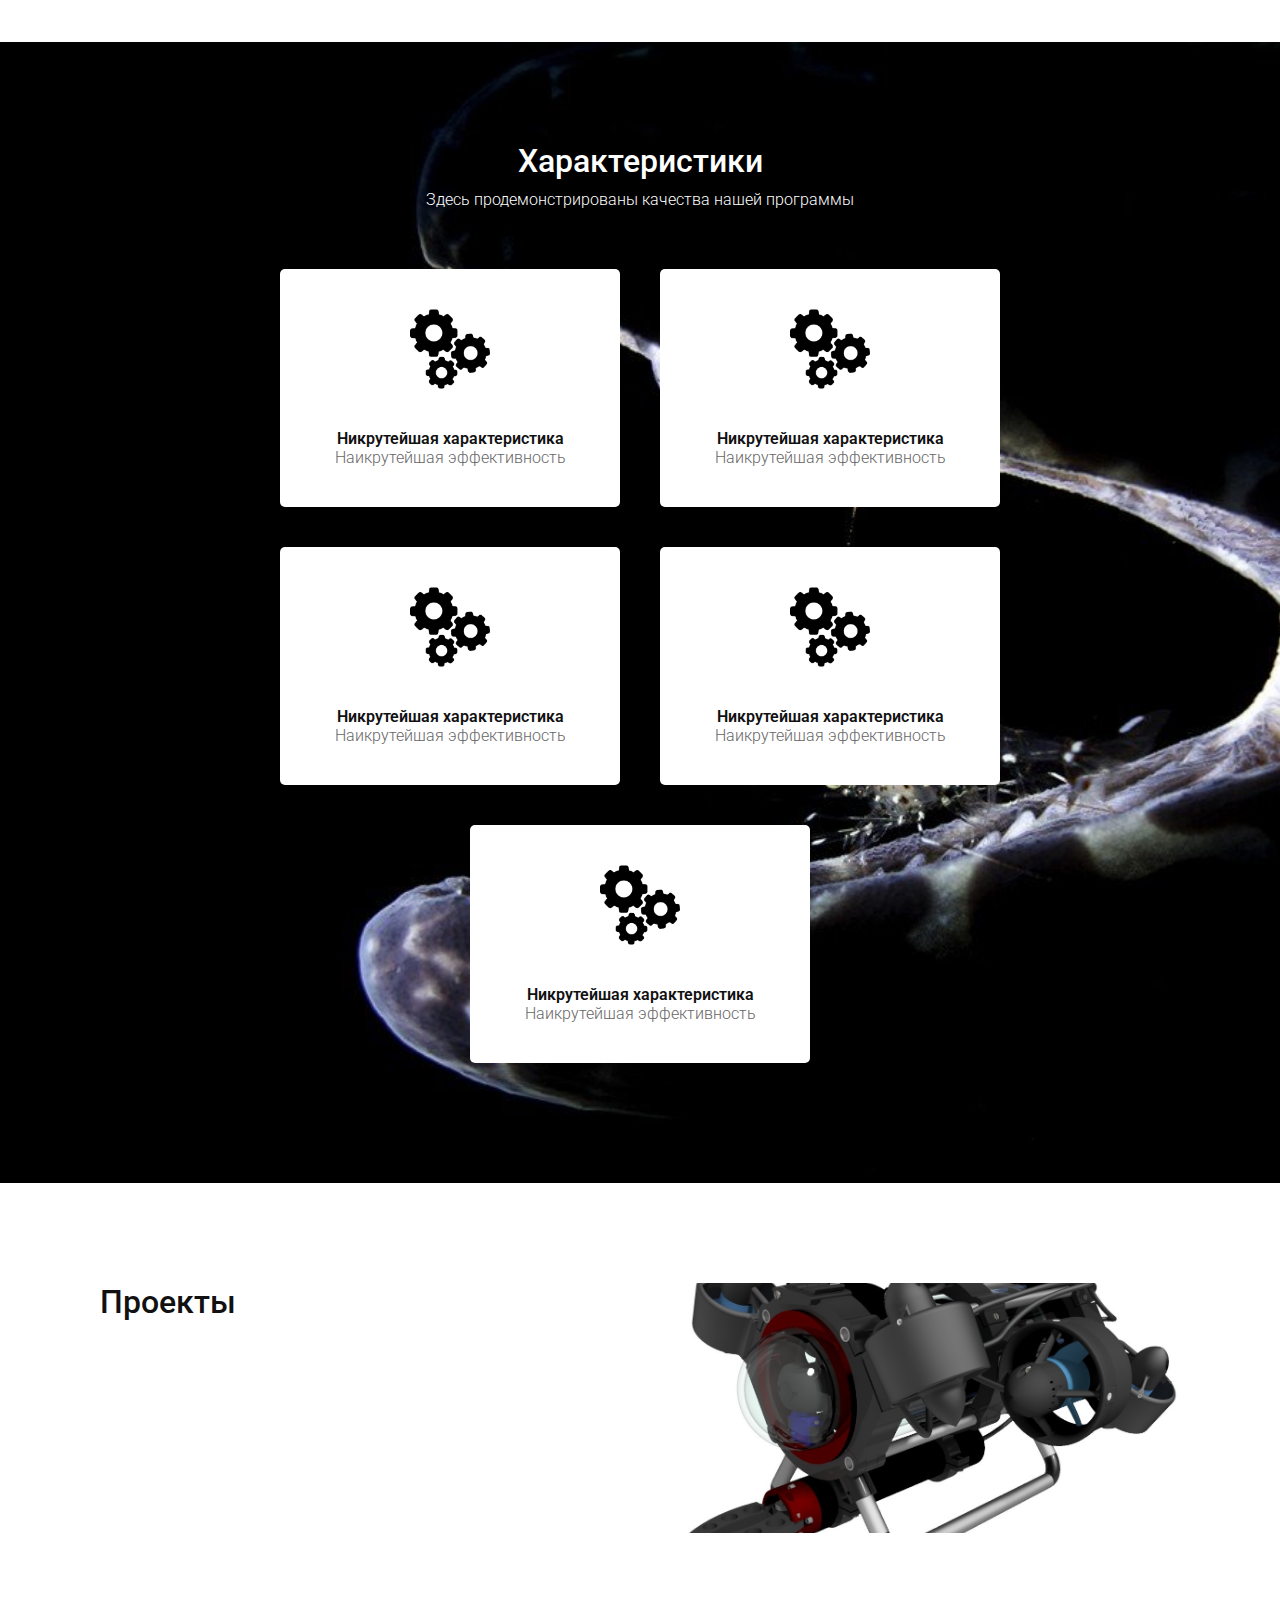
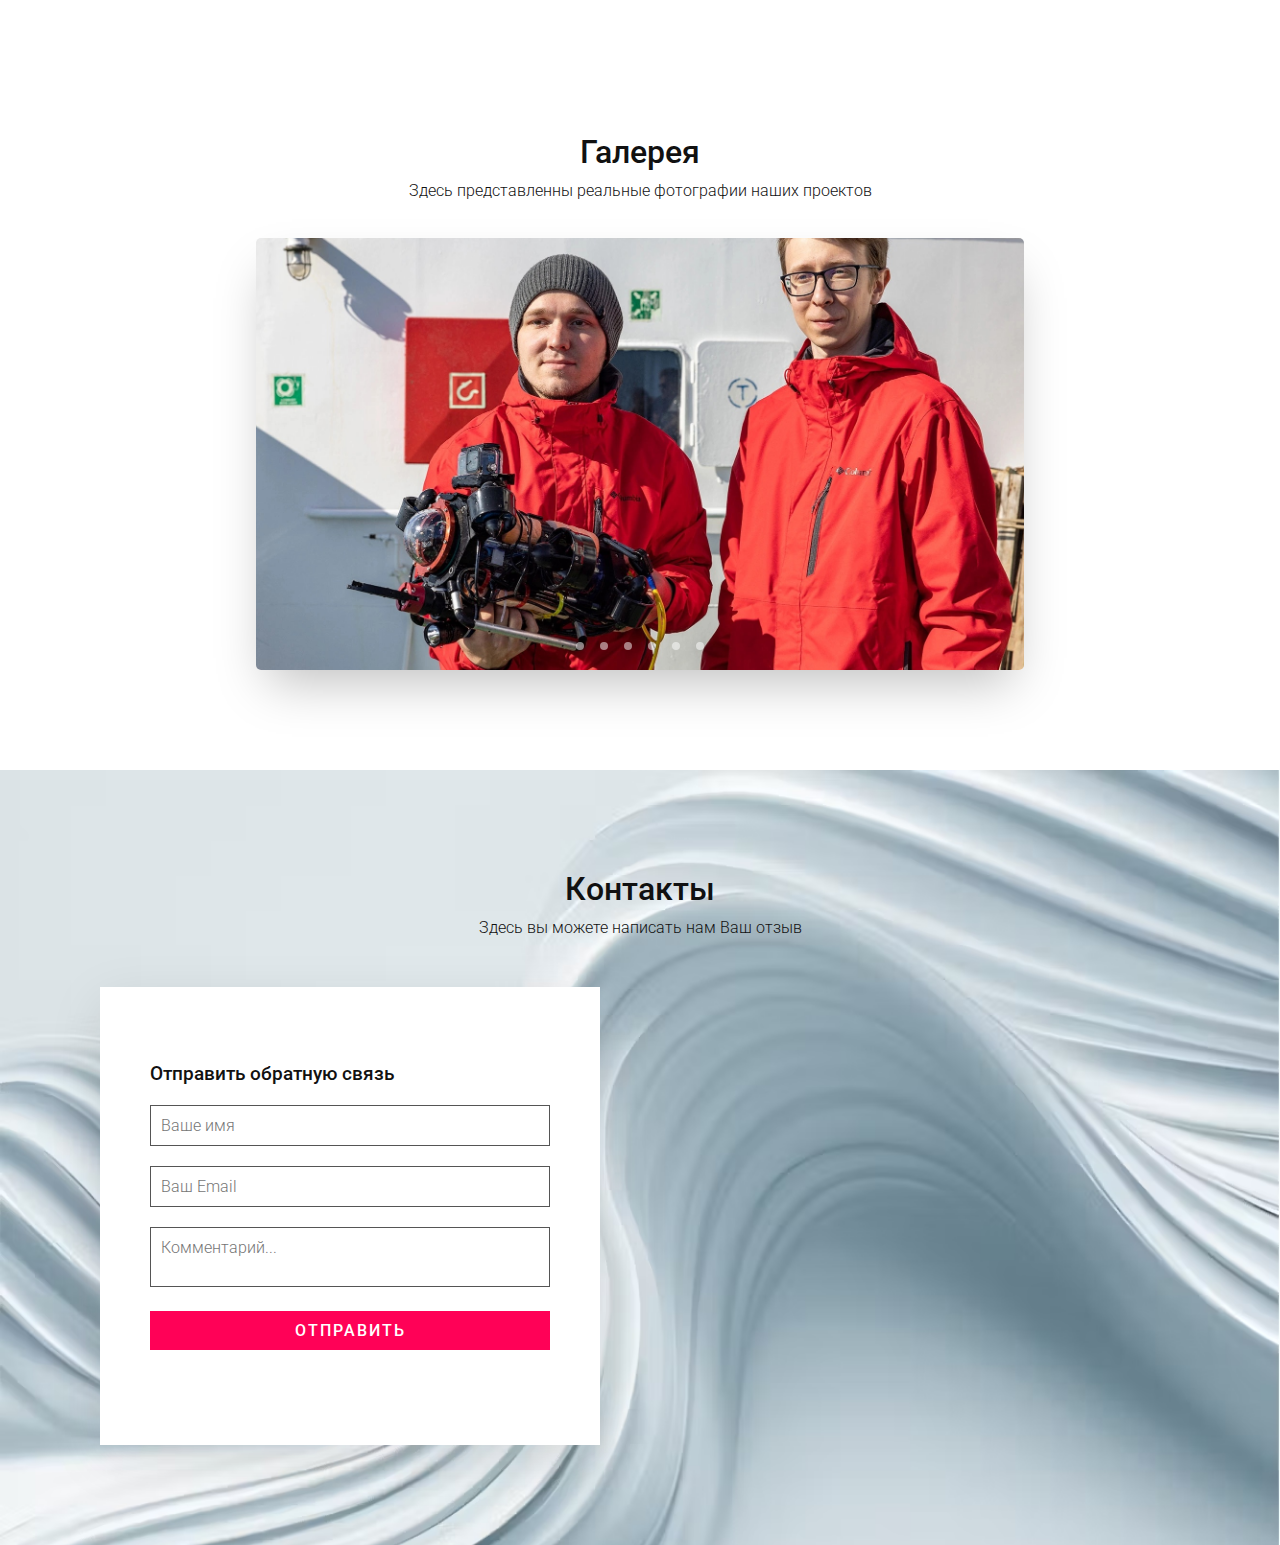
==== commit 4f87b836: "2.0" ====
--- a/index.html
+++ b/index.html
@@ -5,26 +5,36 @@
 	<meta name="viewport" content="width=device-width, initial-scale=1.0">
 	<title>PolarUV</title>
 	<link rel="stylesheet" href="style.css">
+	<link rel="icon" href="img/WindowIcon.png" type="image/png">
 </head>
 <body>
 	<header>
 		<a href="#" class="logo">Polar<span>UV</span></a>
 		<div class="menuToggle" onclick="toggleMenu();"></div>
 		<ul class="navigation">
-			<li><a href="#banner" onclick="toggleMenu();">Главная</a></li>
+			<!-- <li><a href="#banner" onclick="toggleMenu();">Главная</a></li> -->
 			<li><a href="#about" onclick="toggleMenu();">Описание</a></li>
 			<li><a href="#specification" onclick="toggleMenu();">Характеристики</a></li>
-			<li><a href="#gallary" onclick="toggleMenu();">Галерея</a></li>
-			<li><a href="#team" onclick="toggleMenu();">Команда</a></li>
-			<li><a href="#contact" onclick="toggleMenu();">Связь с нами</a></li>
+			<li><a href="#projects" onclick="toggleMenu();">Проекты</a></li>
+			<li><a href="#gallery" onclick="toggleMenu();">Галерея</a></li>
+			<!-- <li><a href="#team" onclick="toggleMenu();">Команда</a></li> -->
+			<li><a href="#contact" onclick="toggleMenu();">Контакты</a></li>
 		</ul>
 	</header>
+
 	<section class="banner" id="banner">
-		<div class="content">
+		<div class="waves">
+			<h2>PolarUV</h2>
+			<div class="wave" id="wave1"></div>
+			<div class="wave" id="wave2"></div>
+			<div class="wave" id="wave3"></div>
+			<div class="wave" id="wave4"></div>
+		</div>
+		<!-- <div class="content">
 			<h2>Polar<span>UV</span></h2>
 			<p>Программно-аппаратная платформа <br>для необитаемых подводных аппаратов</p>
 			<a href="#about" class="btn">Узнать больше</a>
-		</div>
+		</div> -->
 	</section>
 
 	<section class="about" id="about">
@@ -40,10 +50,8 @@
 			</div>
 		</div>
 	</section>
-	<div class="specification" id="specification">
-	</div>
-
-	<section class="specification" id="specification1">
+
+	<section class="specification" id="specification">
 		<div class="title white">
 			<h2 class="titleText"><span>Х</span>арактеристики</h2>
 			<p>Здесь продемонстрированы качества нашей программы</p>
@@ -76,10 +84,42 @@
 					<p>Наикрутейшая эффективность</p>
 				</div>
 			</div>
-		</div>
-	</section>
-
-	<section class="gallary" id="gallary">
+			<div class="box">
+				<div class="imgBx">
+					<img src="img/settings-gears.png">
+				</div>
+				<div class="text">
+					<h3>Никрутейшая характеристика</h3>
+					<p>Наикрутейшая эффективность</p>
+				</div>
+			</div>
+			<div class="box">
+				<div class="imgBx">
+					<img src="img/settings-gears.png">
+				</div>
+				<div class="text">
+					<h3>Никрутейшая характеристика</h3>
+					<p>Наикрутейшая эффективность</p>
+				</div>
+			</div>
+		</div>
+	</section>
+
+	<section class="projects" id="projects">
+		<div class="row">
+			<div class="col50">
+				<h2 class="titleText">Проекты</h2>
+				<!-- <p>	Универсальная программно-аппаратная платформа представляет собой набор из 3-х аппаратных модулей и программного обеспечения для них, который позволяет разработчикам необитаемых подводных аппаратов снизить затраты времени и средств на процесс разработки, а также получить возможность более гибкой настройки и модификации оборудования аппаратов. В процессе реализации проекта для каждого из модулей будут спроектированы печатные платы, подобраны компоненты и произведен монтаж электроники. Инновационный подход предполагает совместимость модулей не с одним, а с множеством вариантов подключаемых компонентов. Испытания платформы будут производиться на необитаемом подводном аппарате, разработанном на ее основе.<br><br>Необитаемые подводные аппараты представляют собой сложную систему, состоящую из множества разнородных элементов, тип и количество которых определяются в зависимости от конфигурации и назначения конкретного аппарата. Согласование всех элементов и слияние в единую систему зачастую представляет собой непростую задачу и требует больших затрат времени и сил, потому что каждый из них имеет свои уникальные особенности, требования к эксплуатации и технические характеристики. Большинство необитаемых подводных аппаратов являются готовым устройством, закрытым для модификации его внутренних компонентов, так как добавление или изменение модулей ведет к существенным трудностям.</p> -->
+			</div>
+			<div class="col50">
+				<div class="imgBx">
+					<img src="img/Робот2.jpg">
+				</div>
+			</div>
+		</div>
+	</section>
+
+	<!-- <section class="gallery" id="gallery">
 		<div class="title">
 			<h2 class="titleText"><span>Г</span>алерея</h2>
 			<p>Здесь представленны реальные фотографии наших проектов</p>
@@ -137,9 +177,35 @@
 		<div class="title">
 			<a href="#" class="btn">Посмотреть все</a>
 		</div>
-	</section>
-
-	<section class="team" id="team">
+	</section> -->
+
+	<section class="gallery" id="gallery">
+		<div class="title">
+			<h2 class="titleText"><span>Г</span>алерея</h2>
+			<p>Здесь представленны реальные фотографии наших проектов</p>
+			<br><br>
+		</div>
+		<div class="slider-wrapper">
+			<div class="slider">
+				<img src="img/4.jpg" alt="robot" id="slide-1">
+				<img src="img/Робот.jpg" alt="robot" id="slide-2">
+				<img src="img/4.jpg" alt="robot" id="slide-3">
+				<img src="img/Робот.jpg" alt="robot" id="slide-4">
+				<img src="img/4.jpg" alt="robot" id="slide-5">
+				<img src="img/Робот.jpg" alt="robot" id="slide-6">
+			</div>
+			<div class="slider-nav">
+				<a href="#slide-1"></a>
+				<a href="#slide-2"></a>
+				<a href="#slide-3"></a>
+				<a href="#slide-4"></a>
+				<a href="#slide-5"></a>
+				<a href="#slide-6s"></a>
+			</div>
+		</div>
+	</section>
+
+	<!-- <section class="team" id="team">
 		<div class="title">
 			<h2 class="titleText"><span>К</span>оманда</h2>
 			<p>Здесь вы можете видеть нашу команду</p>
@@ -178,11 +244,11 @@
 				</div>
 			</div>
 		</div>
-	</section>
+	</section> -->
 
 	<section class="contact" id="contact">
 		<div class="title">
-			<h2 class="titleText"><span>С</span>вязь с нами</h2>
+			<h2 class="titleText">Контакты</h2>
 			<p>Здесь вы можете написать нам Ваш отзыв</p>
 		</div>
 		<div class="contactForm">
--- a/style.css
+++ b/style.css
@@ -10,6 +10,7 @@
 
 body {
 	min-height: 100px;
+	/* background: linear-gradient(to bottom, #3B1CFF, #070029); */
 }
 
 p {
@@ -18,6 +19,110 @@
 }
 
 .banner {
+	display: flex;
+	justify-content: flex-end;
+	align-items: center;
+	flex-direction: column;
+	min-height: 100vh;
+	position: relative;
+	width: 100%;
+	background: #1f2028;
+	padding: 0;
+}
+
+.banner .waves {
+	position: relative;
+	/* height: 100px; */
+	width: 100%;
+}
+
+.banner .waves .wave {
+	position: absolute;
+	left: 0;
+	bottom: 0;
+	width: 100%;
+	height: 100px;
+	background: url(img/wave.png);
+	background-size: 1000px 100px;
+}
+
+.banner .waves .wave#wave1 {
+	opacity: 1;
+	bottom: 0;
+	z-index: 5;
+	animation: animate 7s linear infinite; 
+}
+
+.banner .waves .wave#wave2 {
+	opacity: 0.5;
+	bottom: 10px;
+	z-index: 4;
+	animation: animate2 5s linear infinite; 
+}
+
+.banner .waves .wave#wave3 {
+	opacity: 0.2;
+	bottom: 15px;
+	z-index: 3;
+	animation: animate3 7s linear infinite; 
+}
+
+.banner .waves .wave#wave4 {
+	opacity: 0.7;
+	bottom: 20px;
+	z-index: 4;
+	animation: animate4 5s linear infinite; 
+}
+
+@keyframes animate {
+	0% {
+		background-position-x: 2000px;
+	}
+	100% {
+		background-position-x: -5px;
+	}
+}
+
+@keyframes animate2 {
+	0% {
+		background-position-x: -5px;
+	}
+	100% {
+		background-position-x: 1000px;
+	}
+}
+
+@keyframes animate3 {
+	0% {
+		background-position-x: 2000px;
+	}
+	100% {
+		background-position-x: -5px;
+	}
+}
+
+@keyframes animate4 {
+	0% {
+		background-position-x: 1000px;
+	}
+	100% {
+		background-position-x: -10px;
+	}
+}
+
+.banner h2 {
+	position: absolute;
+	bottom: 60vh;
+	transform: translateY(50%);
+	width: 100%;
+	text-align: center;
+	color: #fff;
+	font-size: 10em;
+	font-weight: 800;
+	/* text-transform: uppercase; */
+}
+
+/* .banner {
 	position: relative;
 	width: 100%;
 	min-height: 100vh;
@@ -42,7 +147,7 @@
 	font-size: 1em;
 	color: #fff;
 	font-weight: 500;
-}
+} */
 
 .btn {
 	font-size: 1em;
@@ -173,7 +278,7 @@
 	flex-direction: column;
 }
 
-.gallary .content {
+.gallery .content {
 	display: flex;
 	justify-content: center;
 	flex-direction: row;
@@ -181,20 +286,20 @@
 	margin-top: 40px;
 }
 
-.gallary .content .box {
+.gallery .content .box {
 	width: 340px;
 	margin: 20px;
 	border: 15px solid #fff;
 	box-shadow: 0 5px 35px rgba(0, 0, 0, 0.08);	
 }
 
-.gallary .content .box .imgBx{
+.gallery .content .box .imgBx{
 	position: relative;
 	width: 100%;
 	height: 300px;
 }
 
-.gallary .content .box .imgBx img {
+.gallery .content .box .imgBx img {
 	position: absolute;
 	top: 0;
 	left: 0;
@@ -203,14 +308,60 @@
 	object-fit: cover;
 }
 
-.gallary .content .box .text {
+.gallery .content .box .text {
 	padding: 15px 0 5px;
 }
 
-.gallary .content .box .text h3 {
+.gallery .content .box .text h3 {
 	font-weight: 400;
 	color: #111;
 }
+
+.slider-wrapper {
+	position: relative;
+	max-width: 48rem;
+	margin: 0 auto;
+}
+
+.slider {	
+	display: flex;
+	aspect-ratio: 16 / 9;
+	overflow-x: auto;
+	scroll-snap-type: x mandatory;
+	scroll-behavior: smooth;
+	box-shadow: 0 1.5rem 3rem -0.75rem hsla(0, 0%, 0%, 0.25);
+	border-radius: 5px;
+}
+
+.slider img {
+	flex: 1 0 100%;
+	scroll-snap-align: start;
+	object-fit: cover;
+}
+
+.slider-nav {
+	display: flex;
+	column-gap: 1rem;
+	position: absolute;
+	bottom: 1.25rem;
+	left: 50%;
+	transform: translateX(-50%);
+	z-index: 1;
+}
+
+.slider-nav a {
+	width: 0.5rem;
+	height: 0.5rem;
+	border-radius: 50%;
+	background: #fff;
+	opacity: 0.5;
+	transition: opacity ease 250ms;
+}
+
+.slider-nav a:hover {
+	opacity: 1;
+}
+
 
 .team .content {
 	display: flex;
@@ -276,7 +427,7 @@
 	justify-content: center;
 	align-items: center;
 	flex-direction: column;
-	border-radius: 30px;
+	border-radius: 5px;
 }
 
 .specification .content .box .imgBx {
@@ -426,8 +577,8 @@
 		padding: 20px;
 	}
 
-	.banner .content h2 {
-		font-size: 3em;
+	.banner h2 {
+		font-size: 5em;
 	}
 
 	.row {
